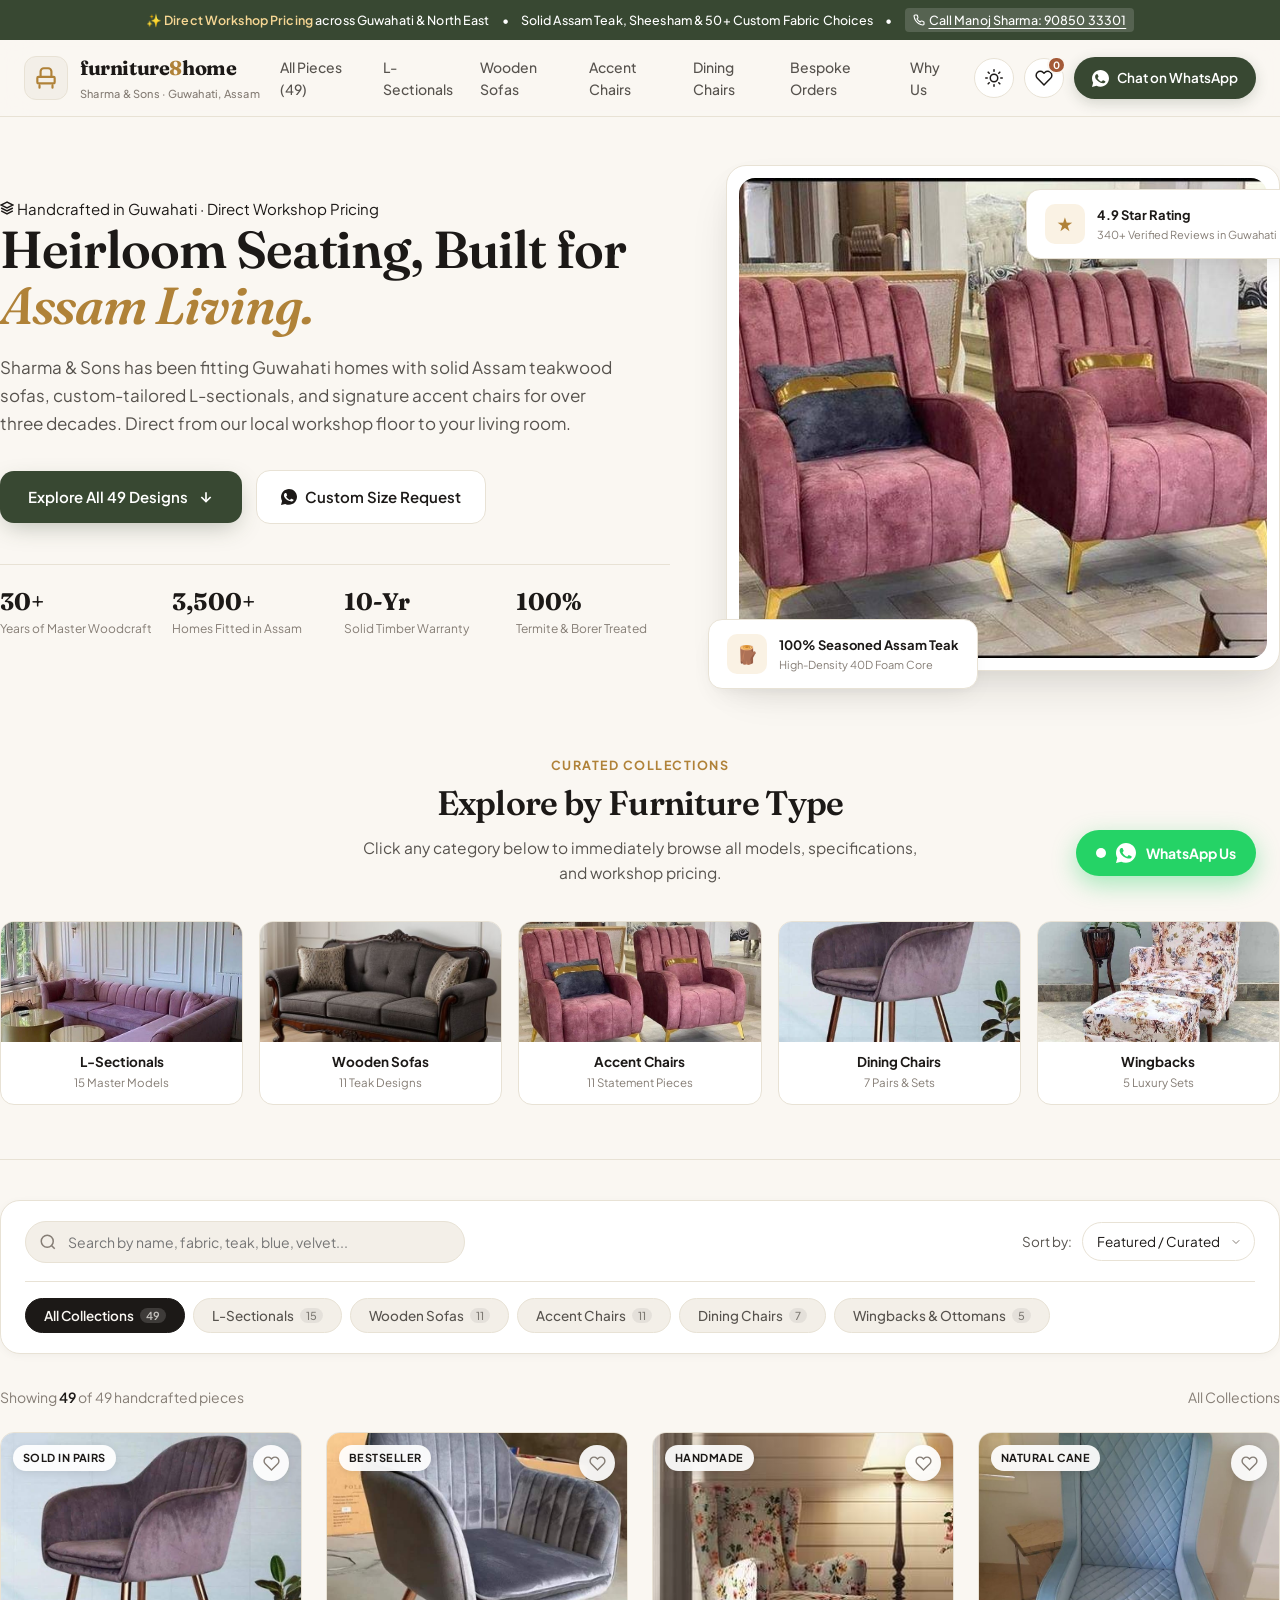
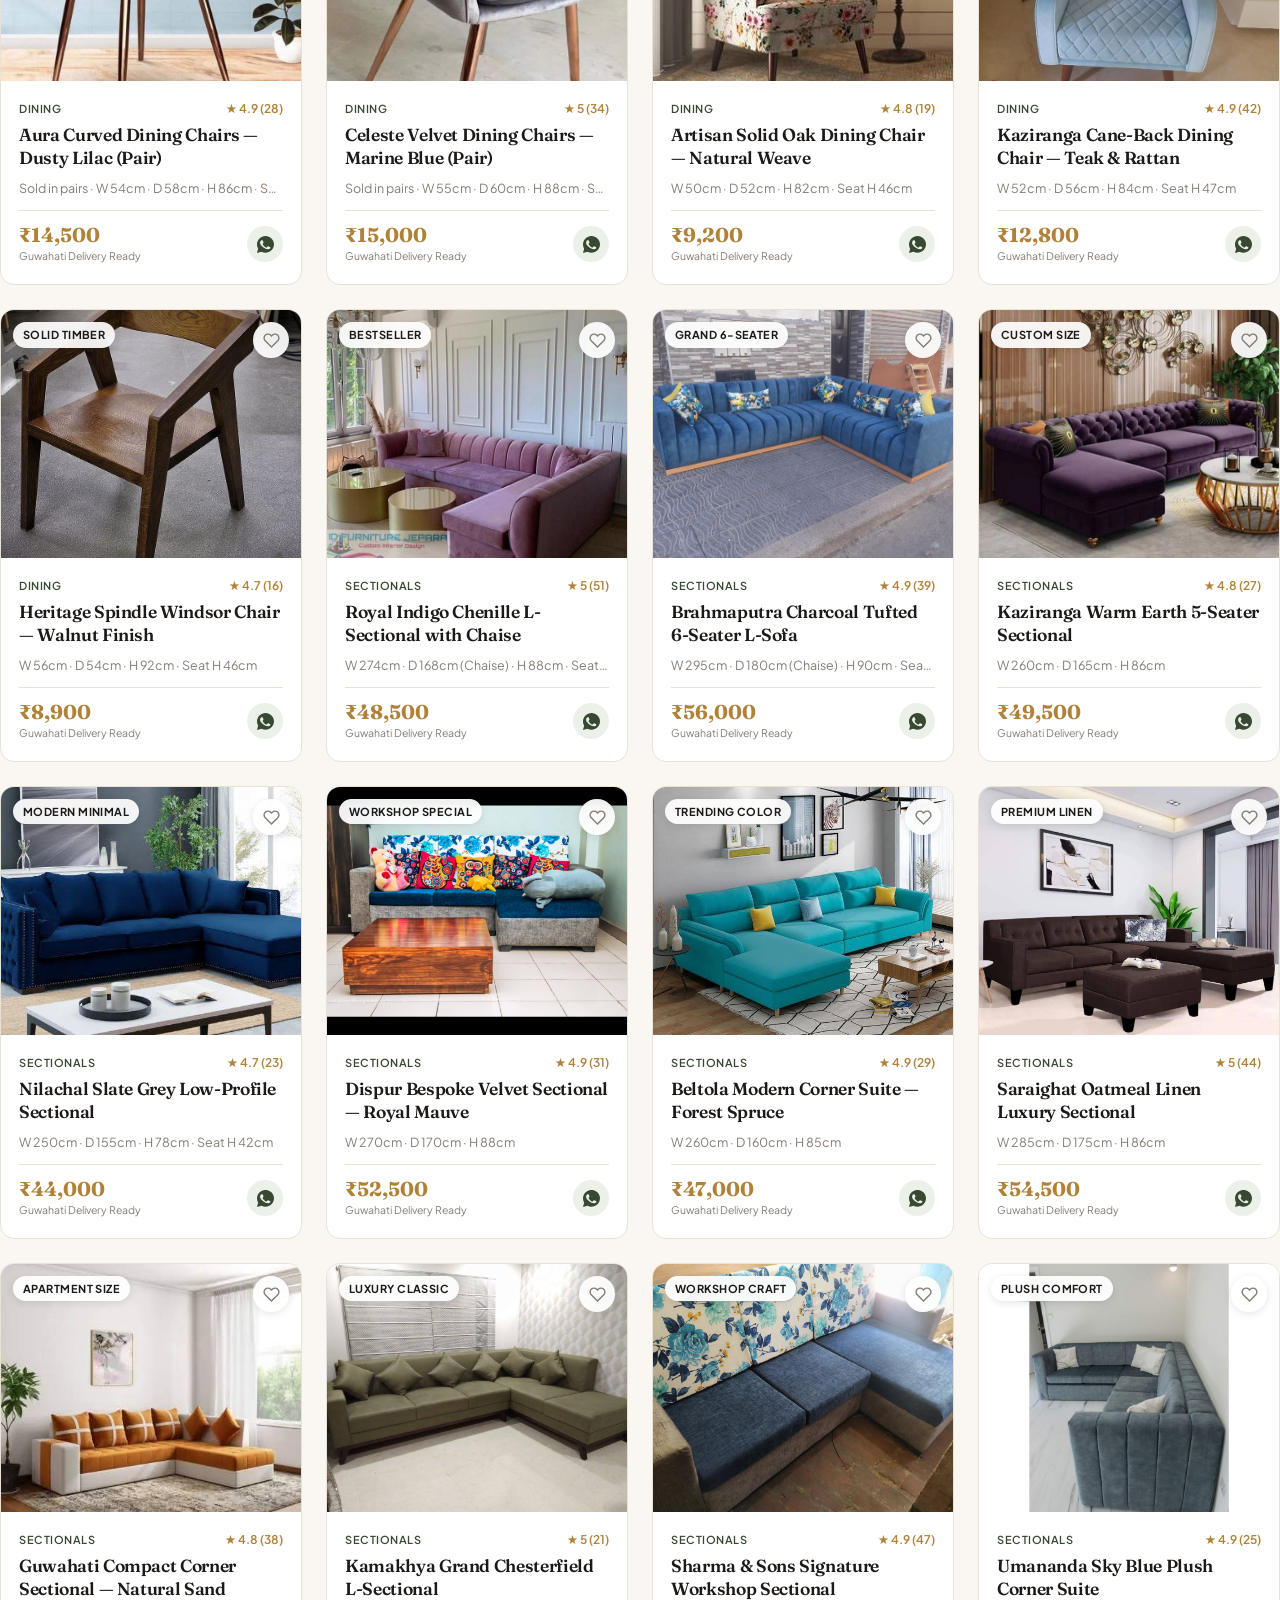
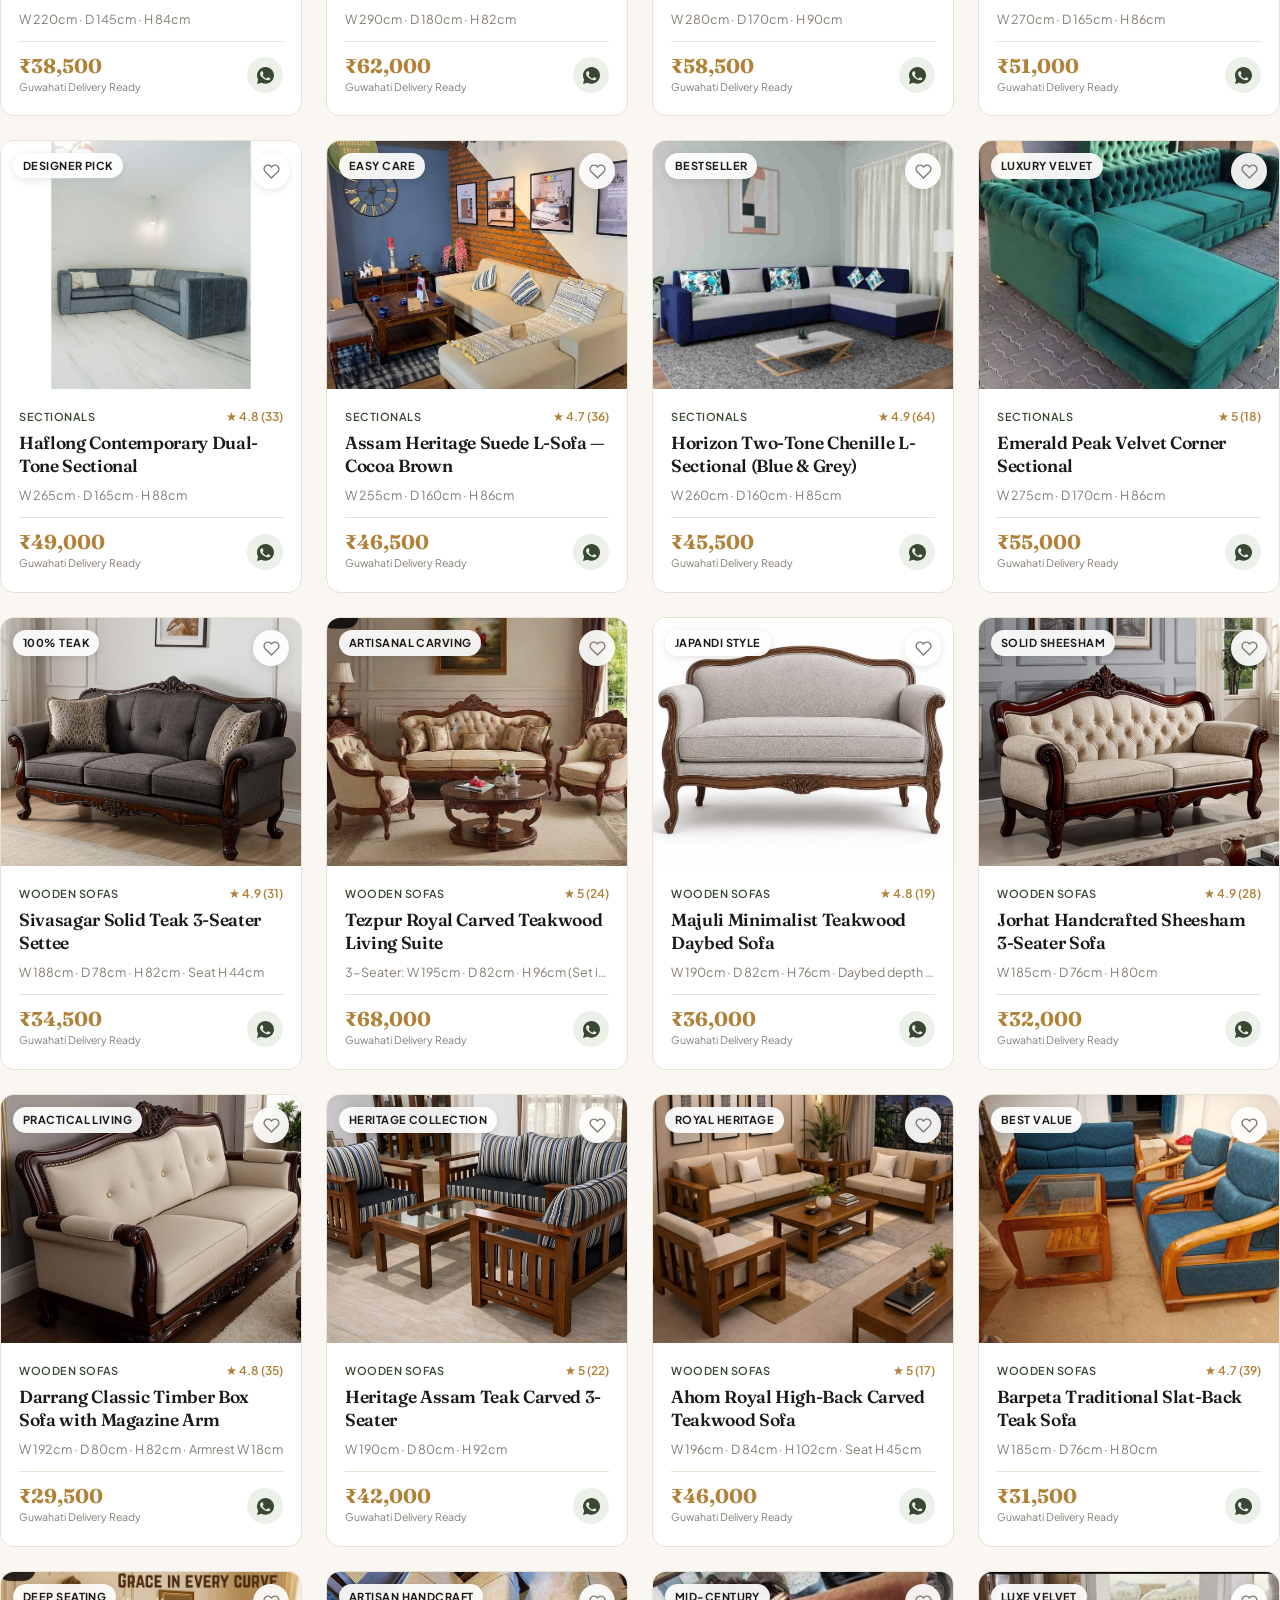
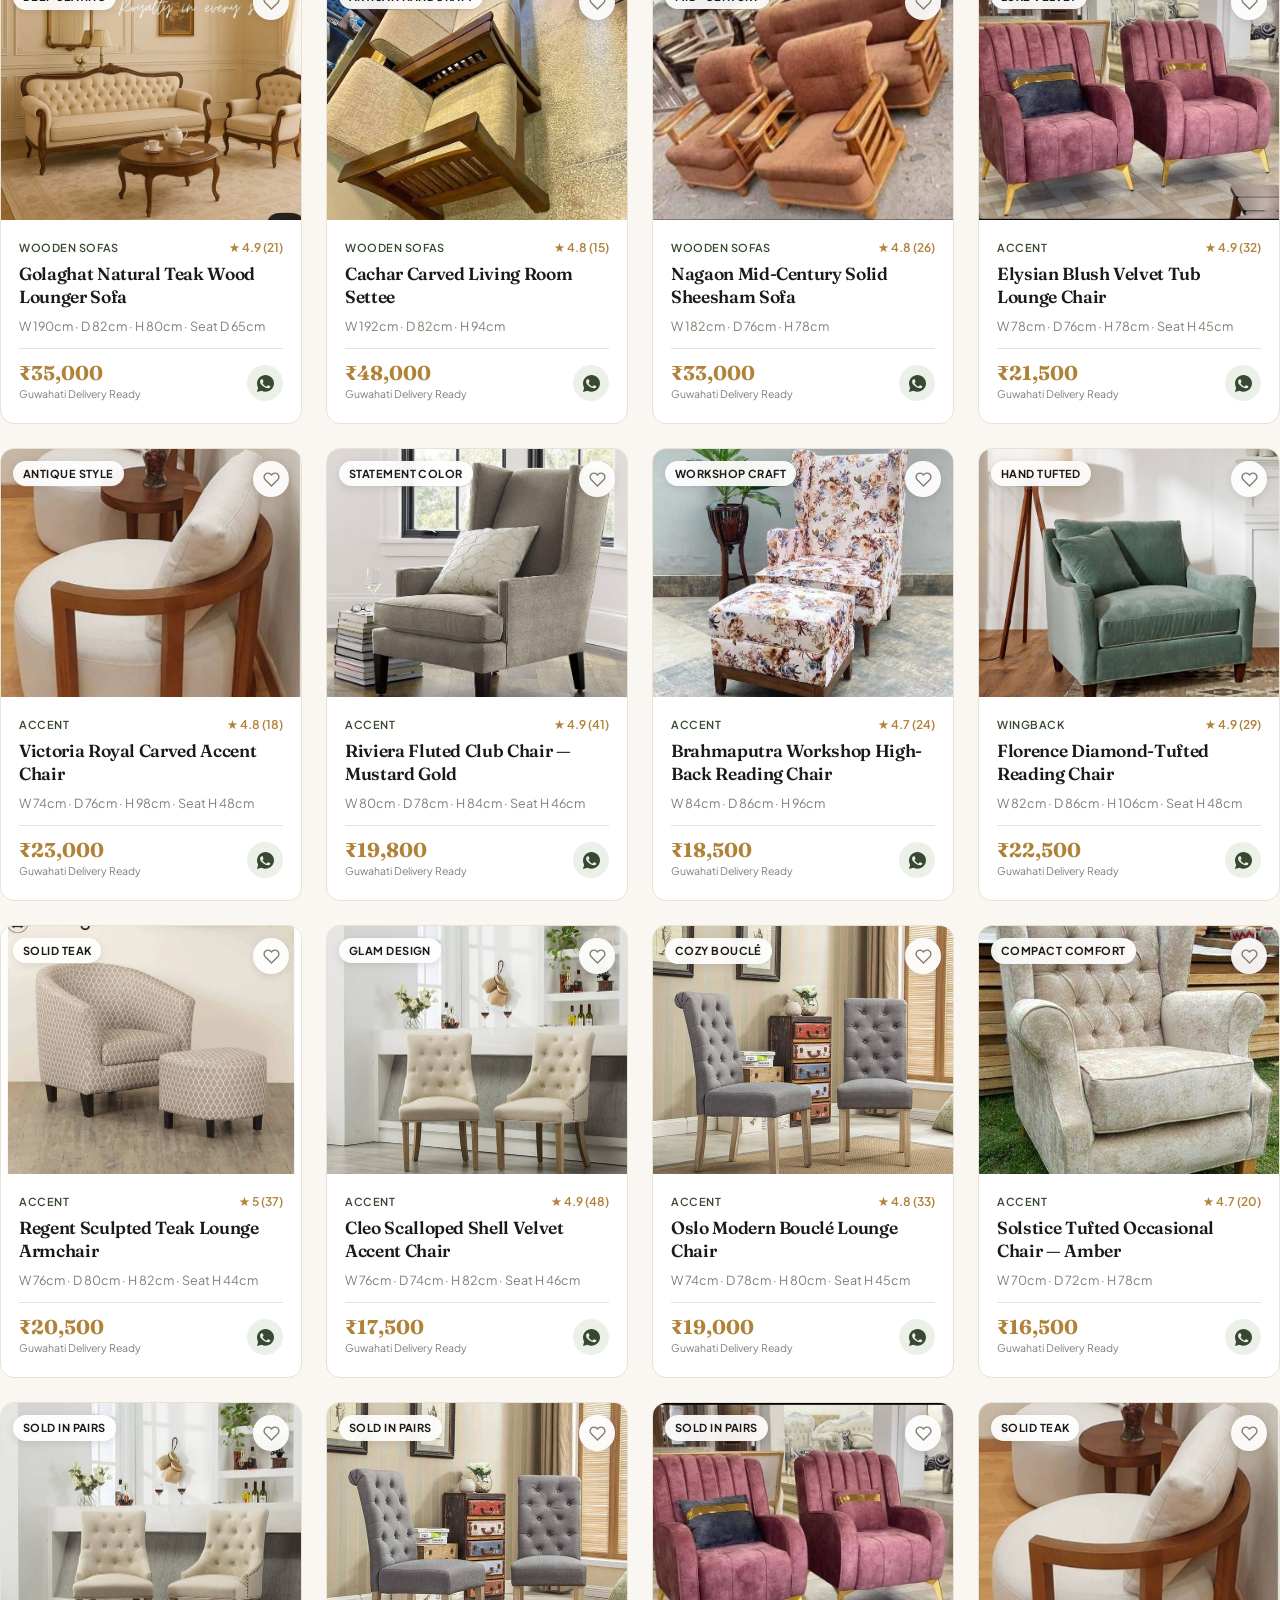
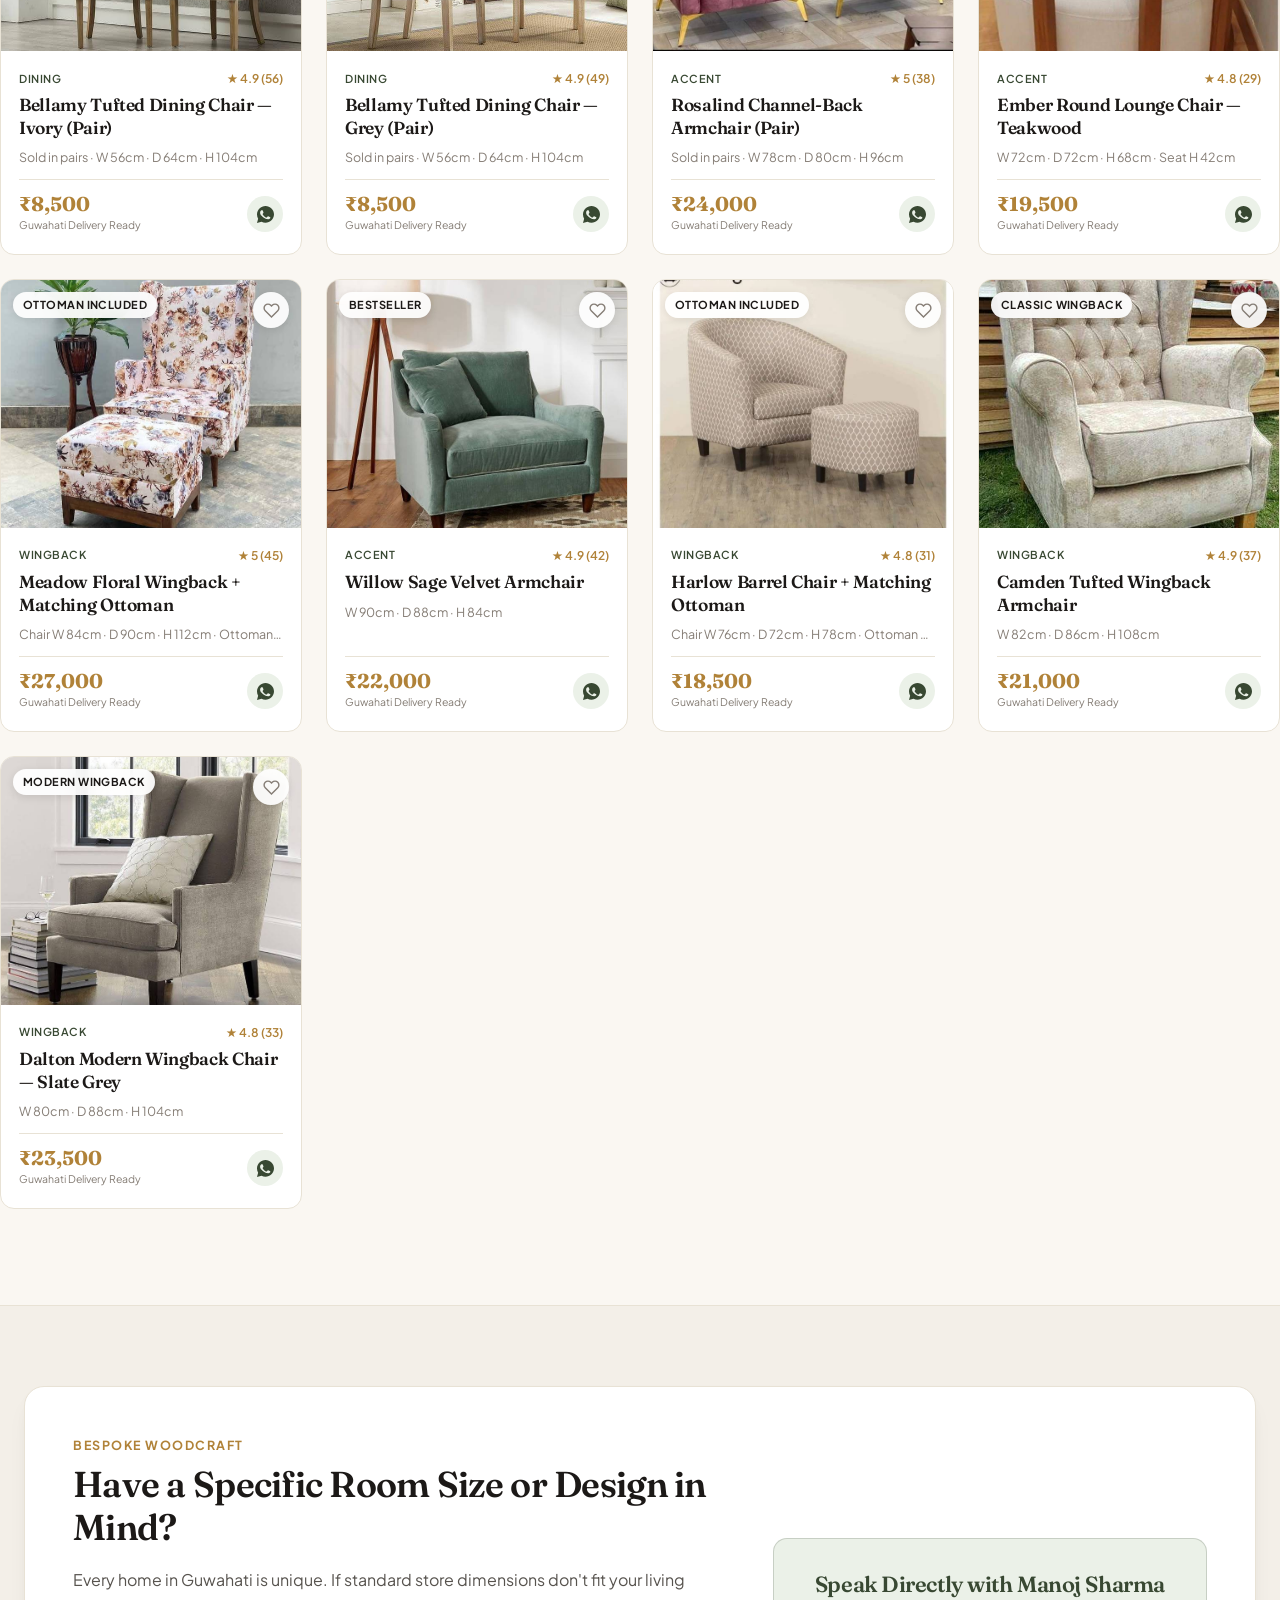
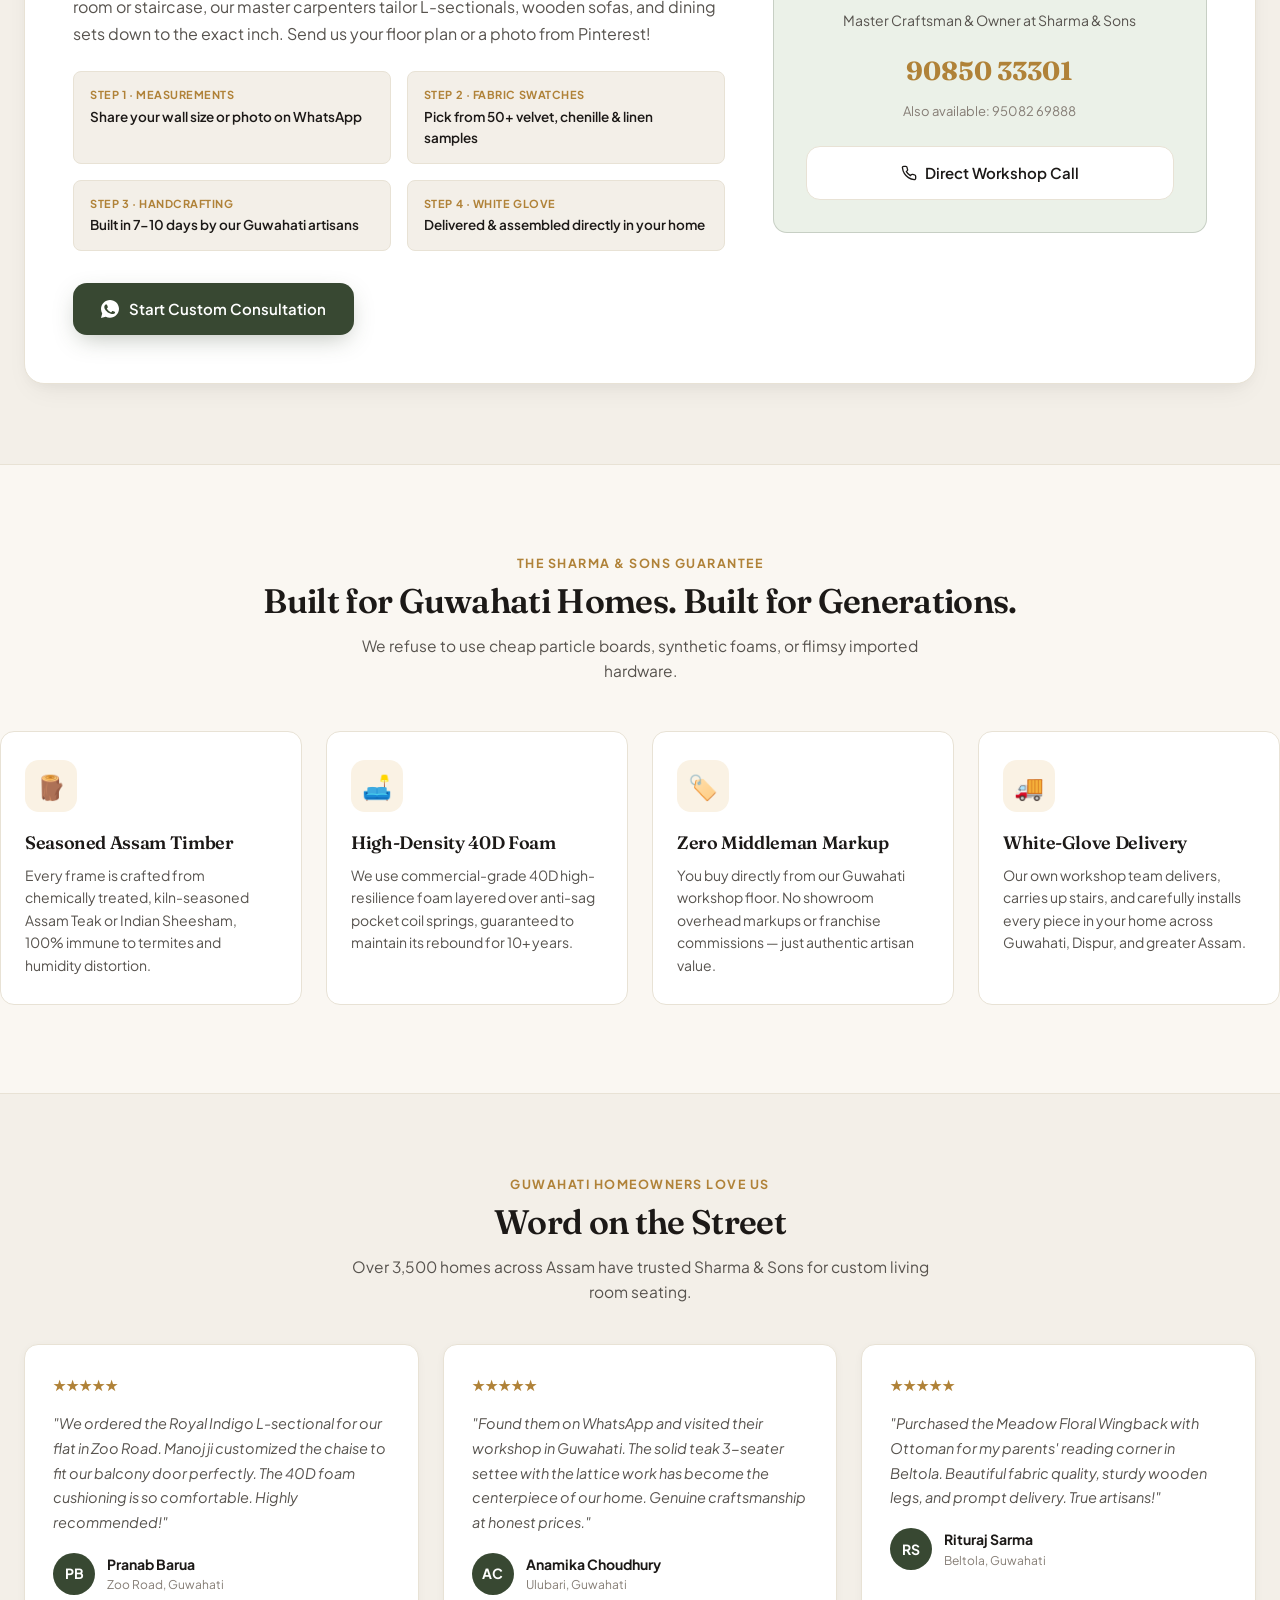
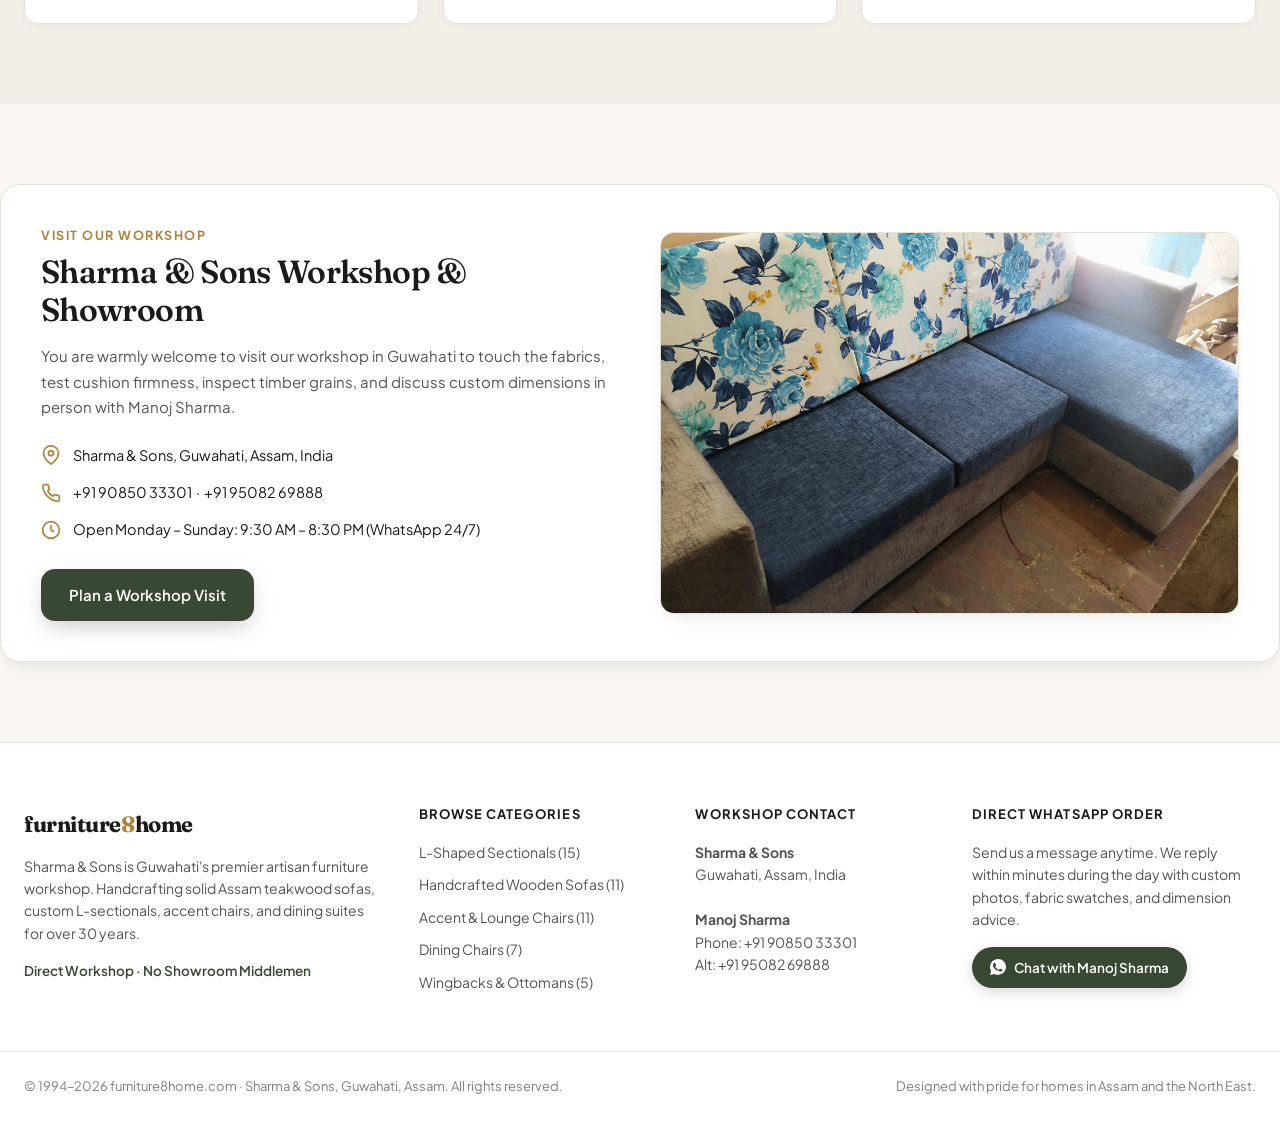
==== index.html @ cf5bb005 "first commit" ====
<!DOCTYPE html>
<html lang="en">
<head>
  <meta charset="UTF-8">
  <meta name="viewport" content="width=device-width, initial-scale=1, viewport-fit=cover">
  <title>furniture8home.com — Sharma &amp; Sons | Handcrafted Furniture, Guwahati Assam</title>
  <meta name="description" content="Guwahati's premier workshop for solid Assam teakwood sofas, custom L-shaped sectionals, accent armchairs and dining seating. Direct workshop pricing, bespoke sizes, and white-glove delivery across Assam.">
  <meta name="keywords" content="furniture Guwahati, teak sofa Guwahati, L shape sofa Guwahati, wooden sofa Assam, Sharma and Sons furniture, Assam teakwood, bespoke furniture Guwahati">
  <meta property="og:title" content="furniture8home.com — Sharma &amp; Sons | Guwahati, Assam">
  <meta property="og:description" content="Solid teakwood sofas, custom L-sectionals, and bespoke seating direct from our Guwahati workshop.">
  <meta property="og:type" content="website">
  <meta name="theme-color" content="#384832">

  <!-- Google Fonts: Fraunces & Plus Jakarta Sans -->
  <link rel="preconnect" href="https://fonts.googleapis.com">
  <link rel="preconnect" href="https://fonts.gstatic.com" crossorigin>
  <link href="https://fonts.googleapis.com/css2?family=Fraunces:ital,opsz,wght@0,9..144,400;0,9..144,500;0,9..144,600;0,9..144,700;1,9..144,400&family=Plus+Jakarta+Sans:wght@300;400;500;600;700&display=swap" rel="stylesheet">

  <style>
    :root {
      --bg: #FAF7F2;
      --surface: #FFFFFF;
      --surface-card: #FFFFFF;
      --surface-subtle: #F3EFE8;
      --ink: #1C1917;
      --ink-secondary: #57534E;
      --ink-muted: #857D75;
      --line: #E8E2D5;
      --line-dark: #D6CEBD;
      --brand-sage: #384832;
      --brand-sage-hover: #293625;
      --brand-sage-light: #EBF1E8;
      --brand-brass: #B08238;
      --brand-brass-hover: #966C28;
      --brand-brass-light: #FAF2E4;
      --terracotta: #A45A38;
      --whatsapp-green: #25D366;
      --whatsapp-dark: #128C7E;
      --shadow-sm: 0 2px 8px rgba(28,25,23,0.04);
      --shadow-md: 0 12px 28px -10px rgba(28,25,23,0.08), 0 4px 12px -2px rgba(28,25,23,0.03);
      --shadow-lg: 0 24px 48px -12px rgba(28,25,23,0.14), 0 8px 24px -4px rgba(28,25,23,0.05);
      --radius-sm: 8px;
      --radius-md: 14px;
      --radius-lg: 20px;
      --radius-full: 9999px;
      --header-h: 76px;
      --font-serif: 'Fraunces', Georgia, serif;
      --font-sans: 'Plus Jakarta Sans', system-ui, -apple-system, sans-serif;
    }

    :root[data-theme="dark"] {
      --bg: #141210;
      --surface: #1E1B17;
      --surface-card: #25211B;
      --surface-subtle: #2D2720;
      --ink: #F7F4EE;
      --ink-secondary: #D4CEBF;
      --ink-muted: #A39A88;
      --line: #383228;
      --line-dark: #4A4234;
      --brand-sage: #7DA071;
      --brand-sage-hover: #93B588;
      --brand-sage-light: #23311E;
      --brand-brass: #D7A656;
      --brand-brass-hover: #E4B86E;
      --brand-brass-light: #332712;
      --shadow-sm: 0 2px 8px rgba(0,0,0,0.25);
      --shadow-md: 0 12px 28px -10px rgba(0,0,0,0.45);
      --shadow-lg: 0 24px 48px -12px rgba(0,0,0,0.65);
    }

    @media (prefers-color-scheme: dark) {
      :root:not([data-theme="light"]) {
        --bg: #141210;
        --surface: #1E1B17;
        --surface-card: #25211B;
        --surface-subtle: #2D2720;
        --ink: #F7F4EE;
        --ink-secondary: #D4CEBF;
        --ink-muted: #A39A88;
        --line: #383228;
        --line-dark: #4A4234;
        --brand-sage: #7DA071;
        --brand-sage-hover: #93B588;
        --brand-sage-light: #23311E;
        --brand-brass: #D7A656;
        --brand-brass-hover: #E4B86E;
        --brand-brass-light: #332712;
        --shadow-sm: 0 2px 8px rgba(0,0,0,0.25);
        --shadow-md: 0 12px 28px -10px rgba(0,0,0,0.45);
        --shadow-lg: 0 24px 48px -12px rgba(0,0,0,0.65);
      }
    }

    *, *::before, *::after { box-sizing: border-box; margin: 0; padding: 0; }
    html { scroll-behavior: smooth; height: 100%; }
    body {
      min-height: 100%;
      background-color: var(--bg);
      color: var(--ink);
      font-family: var(--font-sans);
      font-size: 15px;
      line-height: 1.6;
      -webkit-font-smoothing: antialiased;
      -moz-osx-font-smoothing: grayscale;
      overflow-x: hidden;
      transition: background-color 0.3s ease, color 0.3s ease;
    }

    h1, h2, h3, h4, .font-serif {
      font-family: var(--font-serif);
      font-weight: 600;
      letter-spacing: -0.02em;
      line-height: 1.2;
    }

    a { color: inherit; text-decoration: none; }
    button { font-family: inherit; cursor: pointer; border: none; background: none; }
    img { max-width: 100%; height: auto; display: block; }

    .wrap {
      max-width: 1280px;
      margin: 0 auto;
      padding: 0 24px;
    }

    /* --- Announcement Bar --- */
    .top-bar {
      background: var(--brand-sage);
      color: #FFFFFF;
      font-size: 12.5px;
      font-weight: 500;
      padding: 8px 16px;
      text-align: center;
      letter-spacing: 0.01em;
      display: flex;
      align-items: center;
      justify-content: center;
      gap: 12px;
      flex-wrap: wrap;
    }
    .top-bar strong { color: #F7D794; font-weight: 600; }
    .top-bar a { text-decoration: underline; text-underline-offset: 3px; color: #FFFFFF; }
    .top-bar .phone-link { display: inline-flex; align-items: center; gap: 4px; background: rgba(255,255,255,0.15); padding: 2px 8px; border-radius: 4px; }

    /* --- Sticky Header --- */
    header {
      position: sticky;
      top: 0;
      z-index: 100;
      background: rgba(250, 247, 242, 0.90);
      backdrop-filter: blur(16px);
      -webkit-backdrop-filter: blur(16px);
      border-bottom: 1px solid var(--line);
      transition: background 0.3s ease, border-color 0.3s ease;
    }
    :root[data-theme="dark"] header {
      background: rgba(20, 18, 16, 0.90);
    }
    @media (prefers-color-scheme: dark) {
      :root:not([data-theme="light"]) header {
        background: rgba(20, 18, 16, 0.90);
      }
    }

    .nav {
      display: flex;
      align-items: center;
      justify-content: space-between;
      height: var(--header-h);
      gap: 20px;
    }

    .logo {
      display: flex;
      align-items: center;
      gap: 12px;
      text-decoration: none;
      flex-shrink: 0;
    }
    .logo-icon {
      width: 44px;
      height: 44px;
      background: var(--surface-subtle);
      border: 1px solid var(--line);
      border-radius: 12px;
      display: flex;
      align-items: center;
      justify-content: center;
      color: var(--brand-brass);
      transition: transform 0.2s ease;
    }
    .logo:hover .logo-icon { transform: rotate(-4deg) scale(1.05); }
    .logo-text {
      font-family: var(--font-serif);
      font-weight: 700;
      font-size: 20px;
      color: var(--ink);
      letter-spacing: -0.02em;
    }
    .logo-text .num { color: var(--brand-brass); }
    .logo-sub {
      font-size: 11px;
      font-weight: 500;
      color: var(--ink-muted);
      letter-spacing: 0.02em;
      margin-top: 1px;
    }

    .nav-links {
      display: flex;
      align-items: center;
      gap: 22px;
      font-size: 14px;
      font-weight: 500;
      color: var(--ink-secondary);
    }
    .nav-links a {
      transition: color 0.15s ease;
      position: relative;
      padding: 6px 0;
    }
    .nav-links a:hover { color: var(--ink); }
    .nav-links a.active { color: var(--brand-sage); font-weight: 600; }

    .nav-actions {
      display: flex;
      align-items: center;
      gap: 10px;
    }

    .icon-btn {
      width: 40px;
      height: 40px;
      border-radius: var(--radius-full);
      border: 1px solid var(--line);
      background: var(--surface);
      color: var(--ink);
      display: flex;
      align-items: center;
      justify-content: center;
      position: relative;
      transition: all 0.2s ease;
    }
    .icon-btn:hover {
      border-color: var(--brand-sage);
      background: var(--surface-subtle);
      transform: translateY(-1px);
    }
    .icon-btn .badge-count {
      position: absolute;
      top: -3px;
      right: -3px;
      background: var(--terracotta);
      color: #fff;
      font-size: 10px;
      font-weight: 700;
      height: 18px;
      min-width: 18px;
      border-radius: 9px;
      display: flex;
      align-items: center;
      justify-content: center;
      padding: 0 4px;
      border: 2px solid var(--bg);
    }

    .btn-wa-header {
      background: var(--brand-sage);
      color: #FFFFFF;
      font-size: 13.5px;
      font-weight: 600;
      padding: 10px 18px;
      border-radius: var(--radius-full);
      display: inline-flex;
      align-items: center;
      gap: 8px;
      transition: all 0.2s ease;
      white-space: nowrap;
      box-shadow: 0 4px 14px rgba(56, 72, 50, 0.2);
    }
    .btn-wa-header:hover {
      background: var(--brand-sage-hover);
      transform: translateY(-1px);
      box-shadow: 0 6px 20px rgba(56, 72, 50, 0.3);
    }

    /* --- Hero Section --- */
    .hero {
      padding: 48px 0 64px;
      position: relative;
    }
    .hero-grid {
      display: grid;
      grid-template-columns: 1.15fr 0.95fr;
      gap: 56px;
      align-items: center;
    }}
    .eyebrow-pill {
      display: inline-flex;
      align-items: center;
      gap: 8px;
      background: var(--brand-sage-light);
      color: var(--brand-sage);
      font-size: 12.5px;
      font-weight: 600;
      padding: 6px 14px;
      border-radius: var(--radius-full);
      margin-bottom: 20px;
      letter-spacing: 0.02em;
      border: 1px solid rgba(56, 72, 50, 0.15);
    }
    .hero h1 {
      font-size: 52px;
      line-height: 1.08;
      color: var(--ink);
      margin-bottom: 20px;
    }
    .hero h1 .highlight {
      color: var(--brand-brass);
      font-style: italic;
    }
    .hero-lead {
      font-size: 17px;
      line-height: 1.65;
      color: var(--ink-secondary);
      max-width: 52ch;
      margin-bottom: 32px;
    }
    .hero-actions {
      display: flex;
      align-items: center;
      gap: 14px;
      flex-wrap: wrap;
      margin-bottom: 40px;
    }
    .btn-primary {
      background: var(--brand-sage);
      color: #FFFFFF;
      font-size: 15px;
      font-weight: 600;
      padding: 14px 28px;
      border-radius: var(--radius-md);
      display: inline-flex;
      align-items: center;
      gap: 10px;
      transition: all 0.2s ease;
      box-shadow: 0 8px 24px -6px rgba(56, 72, 50, 0.35);
    }
    .btn-primary:hover {
      background: var(--brand-sage-hover);
      transform: translateY(-2px);
      box-shadow: 0 12px 30px -6px rgba(56, 72, 50, 0.45);
    }
    .btn-secondary {
      background: var(--surface);
      color: var(--ink);
      border: 1px solid var(--line);
      font-size: 15px;
      font-weight: 600;
      padding: 14px 24px;
      border-radius: var(--radius-md);
      display: inline-flex;
      align-items: center;
      gap: 8px;
      transition: all 0.2s ease;
    }
    .btn-secondary:hover {
      border-color: var(--brand-brass);
      background: var(--surface-subtle);
      transform: translateY(-1px);
    }

    .hero-stats {
      display: grid;
      grid-template-columns: repeat(4, 1fr);
      gap: 18px;
      border-top: 1px solid var(--line);
      padding-top: 24px;
    }
    .stat-item .num {
      font-family: var(--font-serif);
      font-size: 24px;
      font-weight: 700;
      color: var(--ink);
      display: block;
      line-height: 1.1;
    }
    .stat-item .label {
      font-size: 12px;
      color: var(--ink-muted);
      margin-top: 3px;
      line-height: 1.3;
    }

    .hero-visual {
      position: relative;
    }
    .hero-main-card {
      position: relative;
      background: var(--surface-card);
      border: 1px solid var(--line);
      border-radius: var(--radius-lg);
      padding: 12px;
      box-shadow: var(--shadow-lg);
      overflow: hidden;
    }
    .hero-main-card img {
      width: 100%;
      height: 480px;
      object-fit: cover;
      border-radius: calc(var(--radius-lg) - 4px);
      display: block;
    }
    .floating-badge {
      position: absolute;
      background: var(--surface-card);
      border: 1px solid var(--line);
      border-radius: var(--radius-md);
      padding: 14px 18px;
      box-shadow: var(--shadow-md);
      backdrop-filter: blur(12px);
      z-index: 2;
      animation: floatSlow 6s ease-in-out infinite alternate;
    }
    .badge-top {
      top: 24px;
      right: -16px;
      display: flex;
      align-items: center;
      gap: 12px;
    }
    .badge-bottom {
      bottom: -18px;
      left: -18px;
      display: flex;
      align-items: center;
      gap: 12px;
      animation-delay: -3s;
    }
    @keyframes floatSlow {
      0% { transform: translateY(0); }
      100% { transform: translateY(-8px); }
    }
    .badge-icon-box {
      width: 40px;
      height: 40px;
      border-radius: 10px;
      background: var(--brand-brass-light);
      color: var(--brand-brass);
      display: flex;
      align-items: center;
      justify-content: center;
      font-size: 18px;
    }
    .badge-title {
      font-size: 13px;
      font-weight: 700;
      color: var(--ink);
    }
    .badge-sub {
      font-size: 11px;
      color: var(--ink-muted);
    }

    /* --- Category Quick Explorer --- */
    .quick-categories {
      padding: 20px 0 54px;
    }
    .section-eyebrow {
      text-align: center;
      font-size: 12.5px;
      font-weight: 700;
      text-transform: uppercase;
      letter-spacing: 0.12em;
      color: var(--brand-brass);
      margin-bottom: 8px;
    }
    .section-title {
      text-align: center;
      font-size: 34px;
      color: var(--ink);
      margin-bottom: 12px;
    }
    .section-desc {
      text-align: center;
      font-size: 15.5px;
      color: var(--ink-secondary);
      max-width: 580px;
      margin: 0 auto 36px;
    }

    .cat-explorer-grid {
      display: grid;
      grid-template-columns: repeat(5, 1fr);
      gap: 16px;
    }
    .cat-pill-card {
      background: var(--surface-card);
      border: 1px solid var(--line);
      border-radius: var(--radius-md);
      overflow: hidden;
      cursor: pointer;
      transition: all 0.25s ease;
      display: flex;
      flex-direction: column;
      position: relative;
    }
    .cat-pill-card:hover {
      transform: translateY(-4px);
      box-shadow: var(--shadow-md);
      border-color: var(--brand-brass);
    }
    .cat-pill-card.active {
      border-color: var(--brand-sage);
      box-shadow: 0 0 0 2px var(--brand-sage);
    }
    .cat-pill-card .img-box {
      width: 100%;
      height: 120px;
      overflow: hidden;
      background: var(--surface-subtle);
    }
    .cat-pill-card .img-box img {
      width: 100%;
      height: 100%;
      object-fit: cover;
      transition: transform 0.3s ease;
    }
    .cat-pill-card:hover .img-box img {
      transform: scale(1.06);
    }
    .cat-pill-card .cat-body {
      padding: 12px 14px;
      text-align: center;
    }
    .cat-pill-card .cat-title {
      font-size: 13.5px;
      font-weight: 700;
      color: var(--ink);
      line-height: 1.2;
    }
    .cat-pill-card .cat-count {
      font-size: 11.5px;
      color: var(--ink-muted);
      margin-top: 3px;
    }

    /* --- Catalog Section --- */
    .catalog {
      padding: 40px 0 96px;
      border-top: 1px solid var(--line);
    }

    .catalog-controls {
      background: var(--surface-card);
      border: 1px solid var(--line);
      border-radius: var(--radius-lg);
      padding: 20px 24px;
      margin-bottom: 32px;
      box-shadow: var(--shadow-sm);
    }

    .controls-top {
      display: flex;
      align-items: center;
      justify-content: space-between;
      gap: 16px;
      margin-bottom: 18px;
      flex-wrap: wrap;
    }

    .search-box {
      position: relative;
      flex: 1;
      min-width: 260px;
      max-width: 440px;
    }
    .search-box svg {
      position: absolute;
      left: 14px;
      top: 50%;
      transform: translateY(-50%);
      color: var(--ink-muted);
      pointer-events: none;
    }
    .search-box input {
      width: 100%;
      padding: 11px 40px 11px 42px;
      border: 1px solid var(--line);
      border-radius: var(--radius-full);
      background: var(--surface-subtle);
      color: var(--ink);
      font-size: 14px;
      font-family: inherit;
      outline: none;
      transition: all 0.2s ease;
    }
    .search-box input:focus {
      border-color: var(--brand-sage);
      background: var(--surface);
      box-shadow: 0 0 0 3px rgba(56, 72, 50, 0.12);
    }
    .search-clear-btn {
      position: absolute;
      right: 12px;
      top: 50%;
      transform: translateY(-50%);
      color: var(--ink-muted);
      display: none;
      font-size: 16px;
      line-height: 1;
      padding: 4px;
    }
    .search-box.has-query .search-clear-btn {
      display: block;
    }

    .sort-box {
      display: flex;
      align-items: center;
      gap: 10px;
      font-size: 13.5px;
      color: var(--ink-secondary);
    }
    .sort-box select {
      padding: 10px 34px 10px 14px;
      border: 1px solid var(--line);
      border-radius: var(--radius-full);
      background: var(--surface);
      color: var(--ink);
      font-size: 13.5px;
      font-family: inherit;
      cursor: pointer;
      outline: none;
      appearance: none;
      background-image: url("data:image/svg+xml,%3Csvg xmlns='http://www.w3.org/2000/svg' width='12' height='12' viewBox='0 0 24 24' fill='none' stroke='%23857D75' stroke-width='2' stroke-linecap='round' stroke-linejoin='round'%3E%3Cpolyline points='6 9 12 15 18 9'%3E%3C/polyline%3E%3C/svg%3E");
      background-repeat: no-repeat;
      background-position: right 12px center;
    }

    .filters-bar {
      display: flex;
      align-items: center;
      gap: 8px;
      flex-wrap: wrap;
      border-top: 1px solid var(--line);
      padding-top: 16px;
    }
    .filter-btn {
      padding: 8px 18px;
      border-radius: var(--radius-full);
      font-size: 13.5px;
      font-weight: 500;
      color: var(--ink-secondary);
      background: var(--surface-subtle);
      border: 1px solid var(--line);
      transition: all 0.2s ease;
      display: inline-flex;
      align-items: center;
      gap: 6px;
    }
    .filter-btn:hover {
      color: var(--ink);
      border-color: var(--brand-sage);
    }
    .filter-btn.active {
      background: var(--ink);
      color: var(--bg);
      border-color: var(--ink);
      font-weight: 600;
    }
    .filter-btn .count-badge {
      font-size: 11px;
      opacity: 0.75;
      padding: 1px 6px;
      border-radius: 10px;
      background: rgba(0,0,0,0.08);
    }
    .filter-btn.active .count-badge {
      background: rgba(255,255,255,0.2);
    }

    .catalog-status {
      display: flex;
      align-items: center;
      justify-content: space-between;
      margin-bottom: 24px;
      font-size: 14px;
      color: var(--ink-muted);
    }
    .catalog-status strong {
      color: var(--ink);
      font-weight: 600;
    }

    /* --- Product Grid --- */
    .grid {
      display: grid;
      grid-template-columns: repeat(auto-fill, minmax(285px, 1fr));
      gap: 24px;
    }

    .card {
      background: var(--surface-card);
      border: 1px solid var(--line);
      border-radius: var(--radius-md);
      overflow: hidden;
      cursor: pointer;
      display: flex;
      flex-direction: column;
      transition: transform 0.25s cubic-bezier(0.16, 1, 0.3, 1), box-shadow 0.25s ease, border-color 0.2s ease;
      position: relative;
    }
    .card:hover {
      transform: translateY(-5px);
      box-shadow: var(--shadow-lg);
      border-color: var(--line-dark);
    }

    .card-img-wrap {
      position: relative;
      width: 100%;
      aspect-ratio: 4 / 3.3;
      background: var(--surface-subtle);
      overflow: hidden;
    }
    .card-img-wrap img {
      width: 100%;
      height: 100%;
      object-fit: cover;
      display: block;
      transition: transform 0.4s cubic-bezier(0.16, 1, 0.3, 1);
    }
    .card:hover .card-img-wrap img {
      transform: scale(1.05);
    }

    .card-badge {
      position: absolute;
      top: 12px;
      left: 12px;
      background: rgba(255, 255, 255, 0.92);
      backdrop-filter: blur(8px);
      color: var(--ink);
      font-size: 11px;
      font-weight: 700;
      text-transform: uppercase;
      letter-spacing: 0.04em;
      padding: 4px 10px;
      border-radius: var(--radius-full);
      box-shadow: 0 2px 8px rgba(0,0,0,0.1);
      z-index: 2;
    }
    :root[data-theme="dark"] .card-badge {
      background: rgba(30, 27, 23, 0.92);
      color: #fff;
    }
    @media (prefers-color-scheme: dark) {
      :root:not([data-theme="light"]) .card-badge {
        background: rgba(30, 27, 23, 0.92);
        color: #fff;
      }
    }

    .wishlist-btn {
      position: absolute;
      top: 12px;
      right: 12px;
      width: 36px;
      height: 36px;
      border-radius: var(--radius-full);
      background: rgba(255, 255, 255, 0.92);
      backdrop-filter: blur(8px);
      color: var(--ink-muted);
      display: flex;
      align-items: center;
      justify-content: center;
      z-index: 2;
      transition: all 0.2s ease;
      box-shadow: 0 2px 8px rgba(0,0,0,0.1);
    }
    :root[data-theme="dark"] .wishlist-btn {
      background: rgba(30, 27, 23, 0.92);
    }
    @media (prefers-color-scheme: dark) {
      :root:not([data-theme="light"]) .wishlist-btn {
        background: rgba(30, 27, 23, 0.92);
      }
    }
    .wishlist-btn:hover {
      color: #E11D48;
      transform: scale(1.1);
    }
    .wishlist-btn.active {
      color: #E11D48;
    }
    .wishlist-btn.active svg {
      fill: #E11D48;
    }

    .card-quick-overlay {
      position: absolute;
      bottom: 12px;
      left: 12px;
      right: 12px;
      background: rgba(255, 255, 255, 0.95);
      backdrop-filter: blur(8px);
      color: var(--ink);
      font-size: 13px;
      font-weight: 600;
      padding: 9px;
      border-radius: var(--radius-sm);
      text-align: center;
      opacity: 0;
      transform: translateY(8px);
      transition: all 0.25s ease;
      box-shadow: 0 4px 14px rgba(0,0,0,0.12);
      z-index: 3;
    }
    :root[data-theme="dark"] .card-quick-overlay {
      background: rgba(35, 30, 25, 0.95);
      color: #fff;
    }
    @media (prefers-color-scheme: dark) {
      :root:not([data-theme="light"]) .card-quick-overlay {
        background: rgba(35, 30, 25, 0.95);
        color: #fff;
      }
    }
    .card:hover .card-quick-overlay {
      opacity: 1;
      transform: translateY(0);
    }

    .card-body {
      padding: 18px 18px 20px;
      display: flex;
      flex-direction: column;
      flex: 1;
    }

    .card-meta {
      display: flex;
      align-items: center;
      justify-content: space-between;
      margin-bottom: 6px;
      font-size: 12px;
    }
    .card-cat {
      color: var(--brand-sage);
      font-weight: 600;
      text-transform: uppercase;
      letter-spacing: 0.05em;
      font-size: 11px;
    }
    .card-rating {
      display: flex;
      align-items: center;
      gap: 3px;
      color: var(--brand-brass);
      font-weight: 600;
      font-size: 12px;
    }

    .card-title {
      font-family: var(--font-serif);
      font-size: 17.5px;
      font-weight: 600;
      color: var(--ink);
      margin-bottom: 8px;
      line-height: 1.3;
      display: -webkit-box;
      -webkit-line-clamp: 2;
      -webkit-box-orient: vertical;
      overflow: hidden;
    }

    .card-dims {
      font-size: 12.5px;
      color: var(--ink-muted);
      margin-bottom: 12px;
      white-space: nowrap;
      overflow: hidden;
      text-overflow: ellipsis;
    }

    .card-footer {
      margin-top: auto;
      display: flex;
      align-items: center;
      justify-content: space-between;
      padding-top: 14px;
      border-top: 1px solid var(--line);
    }

    .card-price-box {
      display: flex;
      flex-direction: column;
    }
    .card-price {
      font-family: var(--font-serif);
      font-size: 20px;
      font-weight: 700;
      color: var(--brand-brass);
      line-height: 1;
    }
    .card-price-sub {
      font-size: 10.5px;
      color: var(--ink-muted);
      margin-top: 3px;
    }

    .card-wa-btn {
      width: 36px;
      height: 36px;
      border-radius: var(--radius-full);
      background: var(--brand-sage-light);
      color: var(--brand-sage);
      display: flex;
      align-items: center;
      justify-content: center;
      transition: all 0.2s ease;
    }
    .card-wa-btn:hover {
      background: var(--brand-sage);
      color: #fff;
      transform: scale(1.08);
    }

    /* --- Empty State --- */
    .empty-state {
      grid-column: 1 / -1;
      text-align: center;
      padding: 64px 20px;
      background: var(--surface-card);
      border: 1px dashed var(--line);
      border-radius: var(--radius-lg);
    }
    .empty-state h3 {
      font-size: 22px;
      margin-bottom: 8px;
    }
    .empty-state p {
      color: var(--ink-muted);
      margin-bottom: 20px;
    }

    /* --- Product Detail Modal --- */
    .modal-overlay {
      position: fixed;
      inset: 0;
      background: rgba(15, 13, 11, 0.72);
      backdrop-filter: blur(12px);
      -webkit-backdrop-filter: blur(12px);
      z-index: 1000;
      display: flex;
      align-items: center;
      justify-content: center;
      padding: 24px;
      opacity: 0;
      visibility: hidden;
      transition: all 0.3s cubic-bezier(0.16, 1, 0.3, 1);
    }
    .modal-overlay.open {
      opacity: 1;
      visibility: visible;
    }

    .modal-container {
      background: var(--surface);
      border: 1px solid var(--line);
      border-radius: var(--radius-lg);
      max-width: 1040px;
      width: 100%;
      max-height: 90vh;
      overflow-y: auto;
      box-shadow: var(--shadow-lg);
      position: relative;
      transform: scale(0.95) translateY(12px);
      transition: all 0.3s cubic-bezier(0.16, 1, 0.3, 1);
    }
    .modal-overlay.open .modal-container {
      transform: scale(1) translateY(0);
    }

    .modal-close-btn {
      position: absolute;
      top: 18px;
      right: 18px;
      width: 40px;
      height: 40px;
      border-radius: var(--radius-full);
      background: var(--surface-subtle);
      border: 1px solid var(--line);
      color: var(--ink);
      display: flex;
      align-items: center;
      justify-content: center;
      z-index: 10;
      transition: all 0.2s ease;
    }
    .modal-close-btn:hover {
      background: var(--ink);
      color: var(--bg);
      transform: rotate(90deg);
    }

    .modal-content-grid {
      display: grid;
      grid-template-columns: 1.1fr 1fr;
      gap: 36px;
      padding: 32px;
    }

    .modal-gallery {
      position: relative;
    }
    .modal-main-img-wrap {
      border-radius: var(--radius-md);
      overflow: hidden;
      background: var(--surface-subtle);
      border: 1px solid var(--line);
      box-shadow: var(--shadow-md);
      cursor: zoom-in;
    }
    .modal-main-img-wrap img {
      width: 100%;
      height: 440px;
      object-fit: cover;
      display: block;
      transition: transform 0.3s ease;
    }
    .modal-gallery-note {
      font-size: 11.5px;
      color: var(--ink-muted);
      text-align: center;
      margin-top: 10px;
      display: flex;
      align-items: center;
      justify-content: center;
      gap: 6px;
    }

    .modal-info {
      display: flex;
      flex-direction: column;
    }
    .modal-breadcrumbs {
      font-size: 12px;
      color: var(--brand-sage);
      font-weight: 600;
      text-transform: uppercase;
      letter-spacing: 0.05em;
      margin-bottom: 8px;
    }
    .modal-title {
      font-size: 30px;
      color: var(--ink);
      line-height: 1.15;
      margin-bottom: 12px;
    }
    .modal-price-row {
      display: flex;
      align-items: baseline;
      gap: 12px;
      margin-bottom: 16px;
    }
    .modal-price {
      font-family: var(--font-serif);
      font-size: 30px;
      font-weight: 700;
      color: var(--brand-brass);
    }
    .modal-price-tax {
      font-size: 13px;
      color: var(--ink-muted);
    }

    .modal-desc {
      font-size: 15px;
      line-height: 1.7;
      color: var(--ink-secondary);
      margin-bottom: 24px;
    }

    /* Custom options inside modal */
    .custom-section {
      background: var(--surface-subtle);
      border: 1px solid var(--line);
      border-radius: var(--radius-md);
      padding: 16px;
      margin-bottom: 24px;
    }
    .custom-title {
      font-size: 13px;
      font-weight: 700;
      color: var(--ink);
      margin-bottom: 10px;
      display: flex;
      align-items: center;
      justify-content: space-between;
    }
    .custom-title span {
      font-size: 12px;
      color: var(--brand-brass);
      font-weight: 500;
    }
    .swatches {
      display: flex;
      gap: 8px;
      flex-wrap: wrap;
    }
    .swatch-btn {
      display: flex;
      align-items: center;
      gap: 6px;
      padding: 6px 12px;
      border-radius: var(--radius-full);
      background: var(--surface);
      border: 1px solid var(--line);
      font-size: 12.5px;
      color: var(--ink);
      transition: all 0.2s ease;
    }
    .swatch-btn .color-dot {
      width: 14px;
      height: 14px;
      border-radius: 50%;
      display: inline-block;
      border: 1px solid rgba(0,0,0,0.15);
    }
    .swatch-btn.active {
      border-color: var(--brand-sage);
      background: var(--brand-sage-light);
      color: var(--brand-sage);
      font-weight: 600;
    }

    /* Specs table */
    .specs-table {
      width: 100%;
      border-collapse: collapse;
      margin-bottom: 28px;
      font-size: 13px;
    }
    .specs-table tr {
      border-bottom: 1px solid var(--line);
    }
    .specs-table td {
      padding: 10px 0;
    }
    .specs-table td:first-child {
      color: var(--ink-muted);
      width: 35%;
      font-weight: 500;
    }
    .specs-table td:last-child {
      color: var(--ink);
      font-weight: 600;
    }

    .modal-actions {
      display: flex;
      flex-direction: column;
      gap: 12px;
    }
    .btn-wa-modal {
      background: var(--brand-sage);
      color: #FFFFFF;
      font-size: 15.5px;
      font-weight: 600;
      padding: 16px 24px;
      border-radius: var(--radius-md);
      display: flex;
      align-items: center;
      justify-content: center;
      gap: 10px;
      box-shadow: 0 8px 20px rgba(56, 72, 50, 0.3);
      transition: all 0.2s ease;
    }
    .btn-wa-modal:hover {
      background: var(--brand-sage-hover);
      transform: translateY(-1px);
      box-shadow: 0 10px 24px rgba(56, 72, 50, 0.4);
    }
    .btn-call-modal {
      display: flex;
      align-items: center;
      justify-content: center;
      gap: 8px;
      font-size: 14px;
      font-weight: 600;
      color: var(--ink-secondary);
      padding: 12px;
      border-radius: var(--radius-md);
      border: 1px solid var(--line);
      background: var(--surface);
      transition: all 0.2s ease;
    }
    .btn-call-modal:hover {
      border-color: var(--ink);
      color: var(--ink);
    }

    /* --- Wishlist Slide-Over Drawer --- */
    .drawer-overlay {
      position: fixed;
      inset: 0;
      background: rgba(15, 13, 11, 0.6);
      backdrop-filter: blur(8px);
      z-index: 1050;
      opacity: 0;
      visibility: hidden;
      transition: all 0.3s ease;
    }
    .drawer-overlay.open {
      opacity: 1;
      visibility: visible;
    }
    .drawer {
      position: fixed;
      top: 0;
      right: 0;
      bottom: 0;
      width: 100%;
      max-width: 440px;
      background: var(--surface);
      box-shadow: -8px 0 32px rgba(0,0,0,0.25);
      z-index: 1100;
      transform: translateX(100%);
      transition: transform 0.3s cubic-bezier(0.16, 1, 0.3, 1);
      display: flex;
      flex-direction: column;
    }
    .drawer-overlay.open .drawer {
      transform: translateX(0);
    }
    .drawer-head {
      padding: 20px 24px;
      border-bottom: 1px solid var(--line);
      display: flex;
      align-items: center;
      justify-content: space-between;
    }
    .drawer-head h3 {
      font-size: 19px;
    }
    .drawer-body {
      flex: 1;
      overflow-y: auto;
      padding: 20px 24px;
    }
    .drawer-item {
      display: flex;
      gap: 14px;
      padding: 14px 0;
      border-bottom: 1px solid var(--line);
      align-items: center;
    }
    .drawer-item img {
      width: 72px;
      height: 72px;
      object-fit: cover;
      border-radius: var(--radius-sm);
      border: 1px solid var(--line);
    }
    .drawer-item-info {
      flex: 1;
      min-width: 0;
    }
    .drawer-item-title {
      font-size: 14px;
      font-weight: 600;
      color: var(--ink);
      white-space: nowrap;
      overflow: hidden;
      text-overflow: ellipsis;
    }
    .drawer-item-price {
      font-family: var(--font-serif);
      font-size: 15px;
      font-weight: 700;
      color: var(--brand-brass);
      margin-top: 3px;
    }
    .drawer-item-del {
      color: var(--ink-muted);
      padding: 6px;
      border-radius: var(--radius-full);
      transition: color 0.2s ease;
    }
    .drawer-item-del:hover {
      color: #E11D48;
    }
    .drawer-foot {
      padding: 20px 24px;
      border-top: 1px solid var(--line);
      background: var(--surface-subtle);
    }
    .drawer-total-row {
      display: flex;
      justify-content: space-between;
      align-items: center;
      margin-bottom: 16px;
      font-size: 14px;
    }
    .drawer-total-price {
      font-family: var(--font-serif);
      font-size: 22px;
      font-weight: 700;
      color: var(--brand-brass);
    }
    .btn-wa-drawer {
      width: 100%;
      background: var(--brand-sage);
      color: #FFFFFF;
      font-size: 15px;
      font-weight: 600;
      padding: 14px;
      border-radius: var(--radius-md);
      display: flex;
      align-items: center;
      justify-content: center;
      gap: 10px;
      transition: background 0.2s ease;
    }
    .btn-wa-drawer:hover {
      background: var(--brand-sage-hover);
    }

    /* --- Bespoke Consultation Banner --- */
    .bespoke-section {
      padding: 80px 0;
      background: var(--surface-subtle);
      border-top: 1px solid var(--line);
      border-bottom: 1px solid var(--line);
    }
    .bespoke-card {
      background: var(--surface);
      border: 1px solid var(--line);
      border-radius: var(--radius-lg);
      padding: 48px;
      box-shadow: var(--shadow-md);
      display: grid;
      grid-template-columns: 1.2fr 0.8fr;
      gap: 48px;
      align-items: center;
    }
    .bespoke-content h2 {
      font-size: 36px;
      margin-bottom: 16px;
    }
    .bespoke-content p {
      font-size: 16px;
      color: var(--ink-secondary);
      line-height: 1.7;
      margin-bottom: 24px;
    }
    .bespoke-steps {
      display: grid;
      grid-template-columns: repeat(2, 1fr);
      gap: 16px;
      margin-bottom: 32px;
    }
    .step-item {
      background: var(--surface-subtle);
      padding: 14px 16px;
      border-radius: var(--radius-sm);
      border: 1px solid var(--line);
    }
    .step-num {
      font-size: 11px;
      font-weight: 700;
      color: var(--brand-brass);
      text-transform: uppercase;
      letter-spacing: 0.05em;
    }
    .step-text {
      font-size: 13.5px;
      font-weight: 600;
      color: var(--ink);
      margin-top: 2px;
    }
    .bespoke-contact-box {
      background: var(--brand-sage-light);
      border: 1px solid rgba(56,72,50,0.2);
      border-radius: var(--radius-md);
      padding: 32px;
      text-align: center;
    }
    .bespoke-contact-box h3 {
      font-size: 22px;
      color: var(--brand-sage);
      margin-bottom: 12px;
    }
    .bespoke-contact-box p {
      font-size: 14px;
      color: var(--ink-secondary);
      margin-bottom: 20px;
    }

    /* --- Why Sharma & Sons --- */
    .why-section {
      padding: 88px 0;
    }
    .features-grid {
      display: grid;
      grid-template-columns: repeat(4, 1fr);
      gap: 24px;
      margin-top: 48px;
    }
    .feature-card {
      background: var(--surface-card);
      border: 1px solid var(--line);
      border-radius: var(--radius-md);
      padding: 28px 24px;
      transition: all 0.25s ease;
    }
    .feature-card:hover {
      transform: translateY(-4px);
      box-shadow: var(--shadow-md);
      border-color: var(--brand-brass);
    }
    .feature-icon-box {
      width: 52px;
      height: 52px;
      border-radius: 14px;
      background: var(--brand-brass-light);
      color: var(--brand-brass);
      display: flex;
      align-items: center;
      justify-content: center;
      font-size: 24px;
      margin-bottom: 20px;
    }
    .feature-card h3 {
      font-size: 18px;
      margin-bottom: 10px;
      color: var(--ink);
    }
    .feature-card p {
      font-size: 14px;
      color: var(--ink-secondary);
      line-height: 1.6;
    }

    /* --- Guwahati Customer Reviews --- */
    .reviews-section {
      padding: 80px 0;
      background: var(--surface-subtle);
      border-top: 1px solid var(--line);
    }
    .reviews-grid {
      display: grid;
      grid-template-columns: repeat(3, 1fr);
      gap: 24px;
      margin-top: 40px;
    }
    .review-card {
      background: var(--surface-card);
      border: 1px solid var(--line);
      border-radius: var(--radius-md);
      padding: 28px;
      box-shadow: var(--shadow-sm);
    }
    .review-stars {
      color: var(--brand-brass);
      margin-bottom: 14px;
      font-size: 15px;
    }
    .review-card p {
      font-size: 14.5px;
      color: var(--ink-secondary);
      line-height: 1.7;
      margin-bottom: 18px;
      font-style: italic;
    }
    .review-author {
      display: flex;
      align-items: center;
      gap: 12px;
    }
    .review-avatar {
      width: 42px;
      height: 42px;
      border-radius: 50%;
      background: var(--brand-sage);
      color: #fff;
      display: flex;
      align-items: center;
      justify-content: center;
      font-weight: 700;
      font-size: 14px;
    }
    .author-name {
      font-weight: 700;
      font-size: 14px;
      color: var(--ink);
    }
    .author-loc {
      font-size: 12px;
      color: var(--ink-muted);
    }

    /* --- Workshop & Location --- */
    .workshop-section {
      padding: 80px 0;
    }
    .workshop-box {
      background: var(--surface-card);
      border: 1px solid var(--line);
      border-radius: var(--radius-lg);
      padding: 40px;
      box-shadow: var(--shadow-md);
      display: grid;
      grid-template-columns: 1fr 1fr;
      gap: 40px;
      align-items: center;
    }
    .workshop-details h2 {
      font-size: 32px;
      margin-bottom: 14px;
    }
    .workshop-details p {
      font-size: 15px;
      color: var(--ink-secondary);
      line-height: 1.7;
      margin-bottom: 24px;
    }
    .contact-list {
      display: flex;
      flex-direction: column;
      gap: 14px;
      margin-bottom: 28px;
    }
    .contact-item {
      display: flex;
      align-items: center;
      gap: 12px;
      font-size: 14.5px;
      color: var(--ink);
    }
    .contact-item svg {
      color: var(--brand-brass);
      flex-shrink: 0;
    }
    .workshop-photo-wrap {
      border-radius: var(--radius-md);
      overflow: hidden;
      border: 1px solid var(--line);
      box-shadow: var(--shadow-md);
    }
    .workshop-photo-wrap img {
      width: 100%;
      height: 380px;
      object-fit: cover;
      display: block;
    }

    /* --- Footer --- */
    footer {
      background: var(--surface);
      border-top: 1px solid var(--line);
      padding: 64px 0 32px;
    }
    .foot-grid {
      display: grid;
      grid-template-columns: 1.5fr 1fr 1fr 1.2fr;
      gap: 40px;
      margin-bottom: 48px;
    }
    .foot-col h4 {
      font-family: var(--font-sans);
      font-size: 13px;
      font-weight: 700;
      text-transform: uppercase;
      letter-spacing: 0.08em;
      color: var(--ink);
      margin-bottom: 18px;
    }
    .foot-col p {
      font-size: 14px;
      color: var(--ink-secondary);
      line-height: 1.6;
    }
    .foot-col ul {
      list-style: none;
    }
    .foot-col ul li {
      margin-bottom: 10px;
      font-size: 14px;
      color: var(--ink-secondary);
    }
    .foot-col ul li a:hover {
      color: var(--brand-sage);
    }
    .foot-bottom {
      border-top: 1px solid var(--line);
      padding-top: 24px;
      display: flex;
      align-items: center;
      justify-content: space-between;
      font-size: 13px;
      color: var(--ink-muted);
      flex-wrap: wrap;
      gap: 12px;
    }

    /* --- Floating Quick WhatsApp Button & Back to Top --- */
    .floating-wa-btn {
      position: fixed;
      bottom: 24px;
      right: 24px;
      background: var(--whatsapp-green);
      color: #FFFFFF;
      padding: 12px 20px;
      border-radius: var(--radius-full);
      font-size: 14px;
      font-weight: 700;
      display: flex;
      align-items: center;
      gap: 10px;
      box-shadow: 0 8px 24px rgba(37, 211, 102, 0.4);
      z-index: 900;
      transition: all 0.25s ease;
      text-decoration: none;
    }
    .floating-wa-btn:hover {
      background: var(--whatsapp-dark);
      transform: translateY(-3px) scale(1.02);
      box-shadow: 0 12px 30px rgba(37, 211, 102, 0.5);
    }
    .floating-wa-btn .pulse-dot {
      width: 10px;
      height: 10px;
      background: #FFFFFF;
      border-radius: 50%;
      animation: pulse 1.8s infinite;
    }
    @keyframes pulse {
      0% { transform: scale(0.95); box-shadow: 0 0 0 0 rgba(255, 255, 255, 0.7); }
      70% { transform: scale(1); box-shadow: 0 0 0 8px rgba(255, 255, 255, 0); }
      100% { transform: scale(0.95); box-shadow: 0 0 0 0 rgba(255, 255, 255, 0); }
    }

    .back-to-top {
      position: fixed;
      bottom: 84px;
      right: 28px;
      width: 42px;
      height: 42px;
      border-radius: var(--radius-full);
      background: var(--surface);
      border: 1px solid var(--line);
      color: var(--ink);
      display: flex;
      align-items: center;
      justify-content: center;
      box-shadow: var(--shadow-md);
      z-index: 890;
      opacity: 0;
      visibility: hidden;
      transition: all 0.25s ease;
    }
    .back-to-top.visible {
      opacity: 1;
      visibility: visible;
    }
    .back-to-top:hover {
      background: var(--ink);
      color: var(--bg);
      transform: translateY(-2px);
    }

    /* --- Responsive Breakpoints --- */
    @media (max-width: 1024px) {
      .hero-grid { grid-template-columns: 1fr; gap: 40px; }
      .hero h1 { font-size: 40px; }
      .hero-main-card img { height: 380px; }
      .cat-explorer-grid { grid-template-columns: repeat(3, 1fr); }
      .features-grid { grid-template-columns: repeat(2, 1fr); }
      .bespoke-card { grid-template-columns: 1fr; }
      .workshop-box { grid-template-columns: 1fr; }
      .modal-content-grid { grid-template-columns: 1fr; }
      .foot-grid { grid-template-columns: 1fr 1fr; }
    }

    @media (max-width: 768px) {
      .nav-links { display: none; }
      .hero h1 { font-size: 32px; }
      .hero-stats { grid-template-columns: repeat(2, 1fr); }
      .cat-explorer-grid { grid-template-columns: repeat(2, 1fr); }
      .reviews-grid { grid-template-columns: 1fr; }
      .foot-grid { grid-template-columns: 1fr; }
      .floating-badge { display: none; }
      .top-bar { font-size: 11.5px; }
      .controls-top { flex-direction: column; align-items: stretch; }
      .search-box { max-width: none; }
    }
  </style>
</head>
<body>

  <!-- Top Announcement Bar -->
  <div class="top-bar">
    <span>✨ <strong>Direct Workshop Pricing</strong> across Guwahati &amp; North East</span>
    <span>•</span>
    <span>Solid Assam Teak, Sheesham &amp; 50+ Custom Fabric Choices</span>
    <span>•</span>
    <a href="tel:+919085033301" class="phone-link">
      <svg width="12" height="12" viewBox="0 0 24 24" fill="none" stroke="currentColor" stroke-width="2.2"><path d="M22 16.92v3a2 2 0 0 1-2.18 2 19.79 19.79 0 0 1-8.63-3.07 19.5 19.5 0 0 1-6-6 19.79 19.79 0 0 1-3.07-8.67A2 2 0 0 1 4.11 2h3a2 2 0 0 1 2 1.72 12.84 12.84 0 0 0 .7 2.81 2 2 0 0 1-.45 2.11L8.09 9.91a16 16 0 0 0 6 6l1.27-1.27a2 2 0 0 1 2.11-.45 12.84 12.84 0 0 0 2.81.7A2 2 0 0 1 22 16.92z"/></svg>
      Call Manoj Sharma: 90850 33301
    </a>
  </div>

  <!-- Header -->
  <header>
    <div class="nav wrap">
      <a href="#" class="logo">
        <div class="logo-icon">
          <!-- Artisanal Chair Logo SVG -->
          <svg width="26" height="26" viewBox="0 0 24 24" fill="none" stroke="currentColor" stroke-width="2" stroke-linecap="round" stroke-linejoin="round">
            <path d="M6 19v2M18 19v2M5 11h14a1 1 0 0 1 1 1v4a1 1 0 0 1-1 1H5a1 1 0 0 1-1-1v-4a1 1 0 0 1 1-1Z"/>
            <path d="M7 11V6a3 3 0 0 1 3-3h4a3 3 0 0 1 3 3v5"/>
          </svg>
        </div>
        <div>
          <div class="logo-text">furniture<span class="num">8</span>home</div>
          <div class="logo-sub">Sharma &amp; Sons · Guwahati, Assam</div>
        </div>
      </a>

      <nav class="nav-links">
        <a href="#catalog" onclick="filterCategory('all'); return false;">All Pieces (49)</a>
        <a href="#catalog" onclick="filterCategory('Sectionals'); return false;">L-Sectionals</a>
        <a href="#catalog" onclick="filterCategory('Wooden Sofas'); return false;">Wooden Sofas</a>
        <a href="#catalog" onclick="filterCategory('Accent'); return false;">Accent Chairs</a>
        <a href="#catalog" onclick="filterCategory('Dining'); return false;">Dining Chairs</a>
        <a href="#bespoke">Bespoke Orders</a>
        <a href="#why-us">Why Us</a>
      </nav>

      <div class="nav-actions">
        <!-- Theme Switcher -->
        <button class="icon-btn" id="themeToggle" title="Toggle dark/light mode" aria-label="Toggle theme">
          <svg class="sun-icon" width="18" height="18" viewBox="0 0 24 24" fill="none" stroke="currentColor" stroke-width="2" stroke-linecap="round" stroke-linejoin="round"><circle cx="12" cy="12" r="5"></circle><line x1="12" y1="1" x2="12" y2="3"></line><line x1="12" y1="21" x2="12" y2="23"></line><line x1="4.22" y1="4.22" x2="5.64" y2="5.64"></line><line x1="18.36" y1="18.36" x2="19.78" y2="19.78"></line><line x1="1" y1="12" x2="3" y2="12"></line><line x1="21" y1="12" x2="23" y2="12"></line><line x1="4.22" y1="19.78" x2="5.64" y2="18.36"></line><line x1="18.36" y1="5.64" x2="19.78" y2="4.22"></line></svg>
        </button>

        <!-- Wishlist Drawer Trigger -->
        <button class="icon-btn" id="wishlistTrigger" title="View saved pieces" aria-label="Wishlist">
          <svg width="18" height="18" viewBox="0 0 24 24" fill="none" stroke="currentColor" stroke-width="2" stroke-linecap="round" stroke-linejoin="round"><path d="M20.84 4.61a5.5 5.5 0 0 0-7.78 0L12 5.67l-1.06-1.06a5.5 5.5 0 0 0-7.78 7.78l1.06 1.06L12 21.23l7.78-7.78 1.06-1.06a5.5 5.5 0 0 0 0-7.78z"></path></svg>
          <span class="badge-count" id="wishlistCount">0</span>
        </button>

        <!-- WhatsApp Direct CTA -->
        <a class="btn-wa-header" href="https://wa.me/919085033301?text=Hi%2C%20I%20am%20visiting%20furniture8home.com%20and%20would%20like%20to%20enquire%20about%20your%20furniture%20collection." target="_blank" rel="noopener">
          <svg width="17" height="17" viewBox="0 0 24 24" fill="currentColor"><path d="M12 0C5.4 0 0 5.4 0 12c0 2.1.6 4.1 1.6 5.9L0 24l6.3-1.6c1.7.9 3.6 1.4 5.7 1.4 6.6 0 12-5.4 12-12S18.6 0 12 0zm6.9 17c-.3.8-1.6 1.5-2.5 1.6-.7.1-1.5.2-4.9-1s-5.4-4.2-5.6-4.4-1.5-2-1.5-3.8 1-2.7 1.3-3.1c.3-.3.7-.4 1-.4h.7c.2 0 .5 0 .7.6.3.7.9 2.4 1 2.6.1.2.1.4 0 .6-.1.2-.2.4-.4.6l-.6.7c-.2.2-.4.4-.2.8.2.4 1 1.6 2.1 2.6 1.4 1.3 2.6 1.7 3 1.9.4.2.6.1.8-.1l1.2-1.4c.3-.3.5-.3.8-.2l2.3 1.1c.3.1.5.2.6.3.1.2.1 1-.2 1.8z"/></svg>
          <span>Chat on WhatsApp</span>
        </a>
      </div>
    </div>
  </header>

  <main>
    <!-- Hero Section -->
    <section class="hero wrap" id="hero">
      <div class="hero-grid">
        <div>
          <div class="eyebrow-pill">
            <svg width="14" height="14" viewBox="0 0 24 24" fill="none" stroke="currentColor" stroke-width="2.5"><path d="M12 2L2 7l10 5 10-5-10-5zM2 17l10 5 10-5M2 12l10 5 10-5"/></svg>
            Handcrafted in Guwahati · Direct Workshop Pricing
          </div>
          <h1>Heirloom Seating, Built for <span class="highlight">Assam Living.</span></h1>
          <p class="hero-lead">
            Sharma &amp; Sons has been fitting Guwahati homes with solid Assam teakwood sofas, custom-tailored L-sectionals, and signature accent chairs for over three decades. Direct from our local workshop floor to your living room.
          </p>
          <div class="hero-actions">
            <a class="btn-primary" href="#catalog" onclick="document.getElementById('catalog').scrollIntoView({behavior:'smooth'}); return false;">
              Explore All 49 Designs
              <svg width="16" height="16" viewBox="0 0 24 24" fill="none" stroke="currentColor" stroke-width="2.5"><line x1="12" y1="5" x2="12" y2="19"></line><polyline points="19 12 12 19 5 12"></polyline></svg>
            </a>
            <a class="btn-secondary" href="https://wa.me/919085033301?text=Hi%2C%20I%20have%20a%20specific%20room%20dimension%20and%20want%20to%20order%20a%20custom%20sofa%2Fchair." target="_blank" rel="noopener">
              <svg width="16" height="16" viewBox="0 0 24 24" fill="currentColor"><path d="M12 0C5.4 0 0 5.4 0 12c0 2.1.6 4.1 1.6 5.9L0 24l6.3-1.6c1.7.9 3.6 1.4 5.7 1.4 6.6 0 12-5.4 12-12S18.6 0 12 0zm6.9 17c-.3.8-1.6 1.5-2.5 1.6-.7.1-1.5.2-4.9-1s-5.4-4.2-5.6-4.4-1.5-2-1.5-3.8 1-2.7 1.3-3.1c.3-.3.7-.4 1-.4h.7c.2 0 .5 0 .7.6.3.7.9 2.4 1 2.6.1.2.1.4 0 .6-.1.2-.2.4-.4.6l-.6.7c-.2.2-.4.4-.2.8.2.4 1 1.6 2.1 2.6 1.4 1.3 2.6 1.7 3 1.9.4.2.6.1.8-.1l1.2-1.4c.3-.3.5-.3.8-.2l2.3 1.1c.3.1.5.2.6.3.1.2.1 1-.2 1.8z"/></svg>
              Custom Size Request
            </a>
          </div>

          <div class="hero-stats">
            <div class="stat-item">
              <span class="num">30+</span>
              <span class="label">Years of Master Woodcraft</span>
            </div>
            <div class="stat-item">
              <span class="num">3,500+</span>
              <span class="label">Homes Fitted in Assam</span>
            </div>
            <div class="stat-item">
              <span class="num">10-Yr</span>
              <span class="label">Solid Timber Warranty</span>
            </div>
            <div class="stat-item">
              <span class="num">100%</span>
              <span class="label">Termite &amp; Borer Treated</span>
            </div>
          </div>
        </div>

        <div class="hero-visual">
          <div class="hero-main-card">
            <img src="images/original_site/hero.jpeg" alt="Signature Sharma &amp; Sons Handcrafted Chair" loading="eager">
          </div>

          <div class="floating-badge badge-top">
            <div class="badge-icon-box">★</div>
            <div>
              <div class="badge-title">4.9 Star Rating</div>
              <div class="badge-sub">340+ Verified Reviews in Guwahati</div>
            </div>
          </div>

          <div class="floating-badge badge-bottom">
            <div class="badge-icon-box">🪵</div>
            <div>
              <div class="badge-title">100% Seasoned Assam Teak</div>
              <div class="badge-sub">High-Density 40D Foam Core</div>
            </div>
          </div>
        </div>
      </div>
    </section>

    <!-- Quick Category Explorer -->
    <section class="quick-categories wrap">
      <div class="section-eyebrow">Curated Collections</div>
      <h2 class="section-title">Explore by Furniture Type</h2>
      <p class="section-desc">Click any category below to immediately browse all models, specifications, and workshop pricing.</p>

      <div class="cat-explorer-grid">
        <div class="cat-pill-card" onclick="filterCategory('Sectionals')">
          <div class="img-box">
            <img src="images/lsofa/0e06df108cba5f38f4c09e7d95643405.jpg" alt="L-Shaped Sectional Sofas" loading="lazy">
          </div>
          <div class="cat-body">
            <div class="cat-title">L-Sectionals</div>
            <div class="cat-count">15 Master Models</div>
          </div>
        </div>

        <div class="cat-pill-card" onclick="filterCategory('Wooden Sofas')">
          <div class="img-box">
            <img src="images/woodensofa/2223b117512a2b4decec1a5c0d5163e2.jpg" alt="Solid Wooden Sofas" loading="lazy">
          </div>
          <div class="cat-body">
            <div class="cat-title">Wooden Sofas</div>
            <div class="cat-count">11 Teak Designs</div>
          </div>
        </div>

        <div class="cat-pill-card" onclick="filterCategory('Accent')">
          <div class="img-box">
            <img src="images/singlechair/5d54248074aaac490842264668b74d3d.jpg" alt="Accent &amp; Lounge Chairs" loading="lazy">
          </div>
          <div class="cat-body">
            <div class="cat-title">Accent Chairs</div>
            <div class="cat-count">11 Statement Pieces</div>
          </div>
        </div>

        <div class="cat-pill-card" onclick="filterCategory('Dining')">
          <div class="img-box">
            <img src="images/chairs/B612_20221205_111922_652.jpg" alt="Dining Chairs" loading="lazy">
          </div>
          <div class="cat-body">
            <div class="cat-title">Dining Chairs</div>
            <div class="cat-count">7 Pairs &amp; Sets</div>
          </div>
        </div>

        <div class="cat-pill-card" onclick="filterCategory('Wingback')">
          <div class="img-box">
            <img src="images/original_site/prod_5_meadow_floral_wingback_ottoman.jpeg" alt="Wingbacks &amp; Ottomans" loading="lazy">
          </div>
          <div class="cat-body">
            <div class="cat-title">Wingbacks</div>
            <div class="cat-count">5 Luxury Sets</div>
          </div>
        </div>
      </div>
    </section>

    <!-- Master Catalog Section -->
    <section class="catalog wrap" id="catalog">
      <div class="catalog-controls">
        <div class="controls-top">
          <div class="search-box" id="searchBoxWrap">
            <svg width="18" height="18" viewBox="0 0 24 24" fill="none" stroke="currentColor" stroke-width="2"><circle cx="11" cy="11" r="8"></circle><line x1="21" y1="21" x2="16.65" y2="16.65"></line></svg>
            <input type="text" id="searchInput" placeholder="Search by name, fabric, teak, blue, velvet..." autocomplete="off">
            <button class="search-clear-btn" id="searchClearBtn" title="Clear search">&times;</button>
          </div>

          <div class="sort-box">
            <label for="sortSelect">Sort by:</label>
            <select id="sortSelect">
              <option value="featured">Featured / Curated</option>
              <option value="price-asc">Price: Low to High</option>
              <option value="price-desc">Price: High to Low</option>
              <option value="rating-desc">Highest Rated</option>
              <option value="name-asc">Name: A to Z</option>
            </select>
          </div>
        </div>

        <div class="filters-bar" id="filtersBar">
          <button class="filter-btn active" data-cat="all">
            All Collections <span class="count-badge">49</span>
          </button>
          <button class="filter-btn" data-cat="Sectionals">
            L-Sectionals <span class="count-badge">15</span>
          </button>
          <button class="filter-btn" data-cat="Wooden Sofas">
            Wooden Sofas <span class="count-badge">11</span>
          </button>
          <button class="filter-btn" data-cat="Accent">
            Accent Chairs <span class="count-badge">11</span>
          </button>
          <button class="filter-btn" data-cat="Dining">
            Dining Chairs <span class="count-badge">7</span>
          </button>
          <button class="filter-btn" data-cat="Wingback">
            Wingbacks &amp; Ottomans <span class="count-badge">5</span>
          </button>
        </div>
      </div>

      <div class="catalog-status">
        <span id="catalogCountText">Showing <strong>49</strong> handcrafted pieces</span>
        <span id="activeFilterLabel">All Collections</span>
      </div>

      <!-- Products Grid -->
      <div class="grid" id="grid"></div>
    </section>

    <!-- Bespoke / Custom Size Service Section -->
    <section class="bespoke-section" id="bespoke">
      <div class="wrap">
        <div class="bespoke-card">
          <div class="bespoke-content">
            <div class="section-eyebrow" style="text-align: left;">Bespoke Woodcraft</div>
            <h2>Have a Specific Room Size or Design in Mind?</h2>
            <p>
              Every home in Guwahati is unique. If standard store dimensions don't fit your living room or staircase, our master carpenters tailor L-sectionals, wooden sofas, and dining sets down to the exact inch. Send us your floor plan or a photo from Pinterest!
            </p>

            <div class="bespoke-steps">
              <div class="step-item">
                <div class="step-num">Step 1 · Measurements</div>
                <div class="step-text">Share your wall size or photo on WhatsApp</div>
              </div>
              <div class="step-item">
                <div class="step-num">Step 2 · Fabric Swatches</div>
                <div class="step-text">Pick from 50+ velvet, chenille &amp; linen samples</div>
              </div>
              <div class="step-item">
                <div class="step-num">Step 3 · Handcrafting</div>
                <div class="step-text">Built in 7-10 days by our Guwahati artisans</div>
              </div>
              <div class="step-item">
                <div class="step-num">Step 4 · White Glove</div>
                <div class="step-text">Delivered &amp; assembled directly in your home</div>
              </div>
            </div>

            <a href="https://wa.me/919085033301?text=Hi%2C%20I%20would%20like%20to%20consult%20for%20a%20bespoke%20custom-sized%20sofa%2Fchair." target="_blank" rel="noopener" class="btn-primary">
              <svg width="18" height="18" viewBox="0 0 24 24" fill="currentColor"><path d="M12 0C5.4 0 0 5.4 0 12c0 2.1.6 4.1 1.6 5.9L0 24l6.3-1.6c1.7.9 3.6 1.4 5.7 1.4 6.6 0 12-5.4 12-12S18.6 0 12 0zm6.9 17c-.3.8-1.6 1.5-2.5 1.6-.7.1-1.5.2-4.9-1s-5.4-4.2-5.6-4.4-1.5-2-1.5-3.8 1-2.7 1.3-3.1c.3-.3.7-.4 1-.4h.7c.2 0 .5 0 .7.6.3.7.9 2.4 1 2.6.1.2.1.4 0 .6-.1.2-.2.4-.4.6l-.6.7c-.2.2-.4.4-.2.8.2.4 1 1.6 2.1 2.6 1.4 1.3 2.6 1.7 3 1.9.4.2.6.1.8-.1l1.2-1.4c.3-.3.5-.3.8-.2l2.3 1.1c.3.1.5.2.6.3.1.2.1 1-.2 1.8z"/></svg>
              Start Custom Consultation
            </a>
          </div>

          <div class="bespoke-contact-box">
            <h3>Speak Directly with Manoj Sharma</h3>
            <p>Master Craftsman &amp; Owner at Sharma &amp; Sons</p>
            <div style="font-family: var(--font-serif); font-size: 26px; font-weight: 700; color: var(--brand-brass); margin-bottom: 8px;">
              90850 33301
            </div>
            <div style="font-size: 13px; color: var(--ink-muted); margin-bottom: 24px;">
              Also available: 95082 69888
            </div>
            <a href="tel:+919085033301" class="btn-secondary" style="width: 100%; justify-content: center;">
              <svg width="16" height="16" viewBox="0 0 24 24" fill="none" stroke="currentColor" stroke-width="2"><path d="M22 16.92v3a2 2 0 0 1-2.18 2 19.79 19.79 0 0 1-8.63-3.07 19.5 19.5 0 0 1-6-6 19.79 19.79 0 0 1-3.07-8.67A2 2 0 0 1 4.11 2h3a2 2 0 0 1 2 1.72 12.84 12.84 0 0 0 .7 2.81 2 2 0 0 1-.45 2.11L8.09 9.91a16 16 0 0 0 6 6l1.27-1.27a2 2 0 0 1 2.11-.45 12.84 12.84 0 0 0 2.81.7A2 2 0 0 1 22 16.92z"/></svg>
              Direct Workshop Call
            </a>
          </div>
        </div>
      </div>
    </section>

    <!-- Why Choose Sharma & Sons -->
    <section class="why-section wrap" id="why-us">
      <div class="section-eyebrow">The Sharma &amp; Sons Guarantee</div>
      <h2 class="section-title">Built for Guwahati Homes. Built for Generations.</h2>
      <p class="section-desc">We refuse to use cheap particle boards, synthetic foams, or flimsy imported hardware.</p>

      <div class="features-grid">
        <div class="feature-card">
          <div class="feature-icon-box">🪵</div>
          <h3>Seasoned Assam Timber</h3>
          <p>Every frame is crafted from chemically treated, kiln-seasoned Assam Teak or Indian Sheesham, 100% immune to termites and humidity distortion.</p>
        </div>

        <div class="feature-card">
          <div class="feature-icon-box">🛋️</div>
          <h3>High-Density 40D Foam</h3>
          <p>We use commercial-grade 40D high-resilience foam layered over anti-sag pocket coil springs, guaranteed to maintain its rebound for 10+ years.</p>
        </div>

        <div class="feature-card">
          <div class="feature-icon-box">🏷️</div>
          <h3>Zero Middleman Markup</h3>
          <p>You buy directly from our Guwahati workshop floor. No showroom overhead markups or franchise commissions — just authentic artisan value.</p>
        </div>

        <div class="feature-card">
          <div class="feature-icon-box">🚚</div>
          <h3>White-Glove Delivery</h3>
          <p>Our own workshop team delivers, carries up stairs, and carefully installs every piece in your home across Guwahati, Dispur, and greater Assam.</p>
        </div>
      </div>
    </section>

    <!-- Customer Reviews -->
    <section class="reviews-section" id="reviews">
      <div class="wrap">
        <div class="section-eyebrow">Guwahati Homeowners Love Us</div>
        <h2 class="section-title">Word on the Street</h2>
        <p class="section-desc">Over 3,500 homes across Assam have trusted Sharma &amp; Sons for custom living room seating.</p>

        <div class="reviews-grid">
          <div class="review-card">
            <div class="review-stars">★★★★★</div>
            <p>"We ordered the Royal Indigo L-sectional for our flat in Zoo Road. Manoj ji customized the chaise to fit our balcony door perfectly. The 40D foam cushioning is so comfortable. Highly recommended!"</p>
            <div class="review-author">
              <div class="review-avatar">PB</div>
              <div>
                <div class="author-name">Pranab Barua</div>
                <div class="author-loc">Zoo Road, Guwahati</div>
              </div>
            </div>
          </div>

          <div class="review-card">
            <div class="review-stars">★★★★★</div>
            <p>"Found them on WhatsApp and visited their workshop in Guwahati. The solid teak 3-seater settee with the lattice work has become the centerpiece of our home. Genuine craftsmanship at honest prices."</p>
            <div class="review-author">
              <div class="review-avatar">AC</div>
              <div>
                <div class="author-name">Anamika Choudhury</div>
                <div class="author-loc">Ulubari, Guwahati</div>
              </div>
            </div>
          </div>

          <div class="review-card">
            <div class="review-stars">★★★★★</div>
            <p>"Purchased the Meadow Floral Wingback with Ottoman for my parents' reading corner in Beltola. Beautiful fabric quality, sturdy wooden legs, and prompt delivery. True artisans!"</p>
            <div class="review-author">
              <div class="review-avatar">RS</div>
              <div>
                <div class="author-name">Rituraj Sarma</div>
                <div class="author-loc">Beltola, Guwahati</div>
              </div>
            </div>
          </div>
        </div>
      </div>
    </section>

    <!-- Workshop Location & Direct Contact -->
    <section class="workshop-section wrap">
      <div class="workshop-box">
        <div class="workshop-details">
          <div class="section-eyebrow" style="text-align: left;">Visit Our Workshop</div>
          <h2>Sharma &amp; Sons Workshop &amp; Showroom</h2>
          <p>
            You are warmly welcome to visit our workshop in Guwahati to touch the fabrics, test cushion firmness, inspect timber grains, and discuss custom dimensions in person with Manoj Sharma.
          </p>

          <div class="contact-list">
            <div class="contact-item">
              <svg width="20" height="20" viewBox="0 0 24 24" fill="none" stroke="currentColor" stroke-width="2"><path d="M21 10c0 7-9 13-9 13s-9-6-9-13a9 9 0 0 1 18 0z"></path><circle cx="12" cy="10" r="3"></circle></svg>
              <span>Sharma &amp; Sons, Guwahati, Assam, India</span>
            </div>
            <div class="contact-item">
              <svg width="20" height="20" viewBox="0 0 24 24" fill="none" stroke="currentColor" stroke-width="2"><path d="M22 16.92v3a2 2 0 0 1-2.18 2 19.79 19.79 0 0 1-8.63-3.07 19.5 19.5 0 0 1-6-6 19.79 19.79 0 0 1-3.07-8.67A2 2 0 0 1 4.11 2h3a2 2 0 0 1 2 1.72 12.84 12.84 0 0 0 .7 2.81 2 2 0 0 1-.45 2.11L8.09 9.91a16 16 0 0 0 6 6l1.27-1.27a2 2 0 0 1 2.11-.45 12.84 12.84 0 0 0 2.81.7A2 2 0 0 1 22 16.92z"/></svg>
              <span>+91 90850 33301 &nbsp;·&nbsp; +91 95082 69888</span>
            </div>
            <div class="contact-item">
              <svg width="20" height="20" viewBox="0 0 24 24" fill="none" stroke="currentColor" stroke-width="2"><circle cx="12" cy="12" r="10"></circle><polyline points="12 6 12 12 16 14"></polyline></svg>
              <span>Open Monday – Sunday: 9:30 AM – 8:30 PM (WhatsApp 24/7)</span>
            </div>
          </div>

          <a href="https://wa.me/919085033301?text=Hi%20Manoj%20ji%2C%20I%20would%20like%20to%20visit%20your%20workshop%20in%20Guwahati." target="_blank" rel="noopener" class="btn-primary">
            Plan a Workshop Visit
          </a>
        </div>

        <div class="workshop-photo-wrap">
          <img src="images/lsofa/IMG_20210625_095157.jpg" alt="Sharma &amp; Sons Guwahati Workshop Floor" loading="lazy">
        </div>
      </div>
    </section>
  </main>

  <!-- Product Detail Modal -->
  <div class="modal-overlay" id="productModal" role="dialog" aria-modal="true" aria-hidden="true">
    <div class="modal-container">
      <button class="modal-close-btn" id="modalCloseBtn" aria-label="Close modal">
        <svg width="20" height="20" viewBox="0 0 24 24" fill="none" stroke="currentColor" stroke-width="2"><line x1="18" y1="6" x2="6" y2="18"></line><line x1="6" y1="6" x2="18" y2="18"></line></svg>
      </button>

      <div class="modal-content-grid">
        <div class="modal-gallery">
          <div class="modal-main-img-wrap" id="modalImgWrap">
            <img id="modalImg" src="" alt="">
          </div>
          <div class="modal-gallery-note">
            <svg width="14" height="14" viewBox="0 0 24 24" fill="none" stroke="currentColor" stroke-width="2"><circle cx="11" cy="11" r="8"></circle><line x1="21" y1="21" x2="16.65" y2="16.65"></line><line x1="11" y1="8" x2="11" y2="14"></line><line x1="8" y1="11" x2="14" y2="11"></line></svg>
            Click image to open high-resolution photo
          </div>
        </div>

        <div class="modal-info">
          <div class="modal-breadcrumbs" id="modalCat"></div>
          <h2 class="modal-title" id="modalTitle"></h2>

          <div class="modal-price-row">
            <div class="modal-price" id="modalPrice"></div>
            <div class="modal-price-tax">Includes GST &amp; Guwahati Delivery</div>
          </div>

          <p class="modal-desc" id="modalDesc"></p>

          <!-- Interactive Swatches -->
          <div class="custom-section">
            <div class="custom-title">
              Choose Upholstery Color / Fabric
              <span id="selectedSwatchLabel">Royal Navy</span>
            </div>
            <div class="swatches" id="modalSwatches">
              <button class="swatch-btn active" data-color="Royal Navy" data-hex="#1E3A8A">
                <span class="color-dot" style="background:#1E3A8A;"></span> Royal Navy
              </button>
              <button class="swatch-btn" data-color="Charcoal Grey" data-hex="#374151">
                <span class="color-dot" style="background:#374151;"></span> Charcoal Grey
              </button>
              <button class="swatch-btn" data-color="Forest Sage" data-hex="#384832">
                <span class="color-dot" style="background:#384832;"></span> Forest Sage
              </button>
              <button class="swatch-btn" data-color="Ivory Cream" data-hex="#F3EFE8">
                <span class="color-dot" style="background:#F3EFE8;"></span> Ivory Cream
              </button>
              <button class="swatch-btn" data-color="Mustard Gold" data-hex="#D97706">
                <span class="color-dot" style="background:#D97706;"></span> Mustard Gold
              </button>
            </div>
          </div>

          <!-- L-Sectional Chaise Selector -->
          <div class="custom-section" id="chaiseSelectorSection" style="display:none;">
            <div class="custom-title">
              L-Shape Orientation
              <span id="selectedChaiseLabel">Right Facing Chaise</span>
            </div>
            <div class="swatches">
              <button class="swatch-btn active" data-chaise="Right Facing Chaise">Right Facing Chaise</button>
              <button class="swatch-btn" data-chaise="Left Facing Chaise">Left Facing Chaise</button>
              <button class="swatch-btn" data-chaise="Custom Measurement">Custom Dimensions</button>
            </div>
          </div>

          <!-- Specifications Table -->
          <table class="specs-table">
            <tbody>
              <tr>
                <td>Dimensions</td>
                <td id="modalDims"></td>
              </tr>
              <tr>
                <td>Frame &amp; Materials</td>
                <td id="modalMaterial"></td>
              </tr>
              <tr>
                <td>Warranty</td>
                <td>10 Years on Solid Timber &amp; Structure</td>
              </tr>
              <tr>
                <td>Delivery</td>
                <td>Free Delivery &amp; Setup across Guwahati (3-5 Days)</td>
              </tr>
            </tbody>
          </table>

          <div class="modal-actions">
            <a href="#" target="_blank" rel="noopener" class="btn-wa-modal" id="modalWaBtn">
              <svg width="20" height="20" viewBox="0 0 24 24" fill="currentColor"><path d="M12 0C5.4 0 0 5.4 0 12c0 2.1.6 4.1 1.6 5.9L0 24l6.3-1.6c1.7.9 3.6 1.4 5.7 1.4 6.6 0 12-5.4 12-12S18.6 0 12 0zm6.9 17c-.3.8-1.6 1.5-2.5 1.6-.7.1-1.5.2-4.9-1s-5.4-4.2-5.6-4.4-1.5-2-1.5-3.8 1-2.7 1.3-3.1c.3-.3.7-.4 1-.4h.7c.2 0 .5 0 .7.6.3.7.9 2.4 1 2.6.1.2.1.4 0 .6-.1.2-.2.4-.4.6l-.6.7c-.2.2-.4.4-.2.8.2.4 1 1.6 2.1 2.6 1.4 1.3 2.6 1.7 3 1.9.4.2.6.1.8-.1l1.2-1.4c.3-.3.5-.3.8-.2l2.3 1.1c.3.1.5.2.6.3.1.2.1 1-.2 1.8z"/></svg>
              <span>Enquire &amp; Order on WhatsApp</span>
            </a>

            <div style="display:flex; gap:10px;">
              <a href="tel:+919085033301" class="btn-call-modal" style="flex:1;">
                <svg width="16" height="16" viewBox="0 0 24 24" fill="none" stroke="currentColor" stroke-width="2"><path d="M22 16.92v3a2 2 0 0 1-2.18 2 19.79 19.79 0 0 1-8.63-3.07 19.5 19.5 0 0 1-6-6 19.79 19.79 0 0 1-3.07-8.67A2 2 0 0 1 4.11 2h3a2 2 0 0 1 2 1.72 12.84 12.84 0 0 0 .7 2.81 2 2 0 0 1-.45 2.11L8.09 9.91a16 16 0 0 0 6 6l1.27-1.27a2 2 0 0 1 2.11-.45 12.84 12.84 0 0 0 2.81.7A2 2 0 0 1 22 16.92z"/></svg>
                Call: 90850 33301
              </a>
              <button class="btn-call-modal" id="modalWishlistBtn" style="flex:1;">
                <svg width="16" height="16" viewBox="0 0 24 24" fill="none" stroke="currentColor" stroke-width="2"><path d="M20.84 4.61a5.5 5.5 0 0 0-7.78 0L12 5.67l-1.06-1.06a5.5 5.5 0 0 0-7.78 7.78l1.06 1.06L12 21.23l7.78-7.78 1.06-1.06a5.5 5.5 0 0 0 0-7.78z"></path></svg>
                Save to Wishlist
              </button>
            </div>
          </div>
        </div>
      </div>
    </div>
  </div>

  <!-- Wishlist Slide-Over Drawer -->
  <div class="drawer-overlay" id="wishlistDrawer">
    <div class="drawer">
      <div class="drawer-head">
        <h3>Saved Pieces (<span id="drawerCount">0</span>)</h3>
        <button class="modal-close-btn" id="drawerCloseBtn" style="position:static;" aria-label="Close drawer">
          <svg width="18" height="18" viewBox="0 0 24 24" fill="none" stroke="currentColor" stroke-width="2"><line x1="18" y1="6" x2="6" y2="18"></line><line x1="6" y1="6" x2="18" y2="18"></line></svg>
        </button>
      </div>

      <div class="drawer-body" id="drawerItemsList">
        <!-- Rendered via JS -->
      </div>

      <div class="drawer-foot" id="drawerFoot">
        <div class="drawer-total-row">
          <span>Estimated Total:</span>
          <span class="drawer-total-price" id="drawerTotalPrice">₹0</span>
        </div>
        <a href="#" target="_blank" rel="noopener" class="btn-wa-drawer" id="drawerWaBtn">
          <svg width="18" height="18" viewBox="0 0 24 24" fill="currentColor"><path d="M12 0C5.4 0 0 5.4 0 12c0 2.1.6 4.1 1.6 5.9L0 24l6.3-1.6c1.7.9 3.6 1.4 5.7 1.4 6.6 0 12-5.4 12-12S18.6 0 12 0zm6.9 17c-.3.8-1.6 1.5-2.5 1.6-.7.1-1.5.2-4.9-1s-5.4-4.2-5.6-4.4-1.5-2-1.5-3.8 1-2.7 1.3-3.1c.3-.3.7-.4 1-.4h.7c.2 0 .5 0 .7.6.3.7.9 2.4 1 2.6.1.2.1.4 0 .6-.1.2-.2.4-.4.6l-.6.7c-.2.2-.4.4-.2.8.2.4 1 1.6 2.1 2.6 1.4 1.3 2.6 1.7 3 1.9.4.2.6.1.8-.1l1.2-1.4c.3-.3.5-.3.8-.2l2.3 1.1c.3.1.5.2.6.3.1.2.1 1-.2 1.8z"/></svg>
          Enquire All on WhatsApp
        </a>
      </div>
    </div>
  </div>

  <!-- Footer -->
  <footer>
    <div class="wrap foot-grid">
      <div class="foot-col">
        <div class="logo-text" style="font-size:22px; margin-bottom:12px;">furniture<span class="num">8</span>home</div>
        <p>
          Sharma &amp; Sons is Guwahati's premier artisan furniture workshop. Handcrafting solid Assam teakwood sofas, custom L-sectionals, accent chairs, and dining suites for over 30 years.
        </p>
        <div style="margin-top:16px; font-size:13.5px; color:var(--brand-sage); font-weight:600;">
          Direct Workshop · No Showroom Middlemen
        </div>
      </div>

      <div class="foot-col">
        <h4>Browse Categories</h4>
        <ul>
          <li><a href="#catalog" onclick="filterCategory('Sectionals'); return false;">L-Shaped Sectionals (15)</a></li>
          <li><a href="#catalog" onclick="filterCategory('Wooden Sofas'); return false;">Handcrafted Wooden Sofas (11)</a></li>
          <li><a href="#catalog" onclick="filterCategory('Accent'); return false;">Accent &amp; Lounge Chairs (11)</a></li>
          <li><a href="#catalog" onclick="filterCategory('Dining'); return false;">Dining Chairs (7)</a></li>
          <li><a href="#catalog" onclick="filterCategory('Wingback'); return false;">Wingbacks &amp; Ottomans (5)</a></li>
        </ul>
      </div>

      <div class="foot-col">
        <h4>Workshop Contact</h4>
        <p>
          <strong>Sharma &amp; Sons</strong><br>
          Guwahati, Assam, India<br><br>
          <strong>Manoj Sharma</strong><br>
          Phone: +91 90850 33301<br>
          Alt: +91 95082 69888
        </p>
      </div>

      <div class="foot-col">
        <h4>Direct WhatsApp Order</h4>
        <p style="margin-bottom:16px;">
          Send us a message anytime. We reply within minutes during the day with custom photos, fabric swatches, and dimension advice.
        </p>
        <a href="https://wa.me/919085033301?text=Hi%2C%20I%20would%20like%20to%20enquire%20about%20your%20furniture%20collection." target="_blank" rel="noopener" class="btn-wa-header" style="justify-content:center;">
          <svg width="16" height="16" viewBox="0 0 24 24" fill="currentColor"><path d="M12 0C5.4 0 0 5.4 0 12c0 2.1.6 4.1 1.6 5.9L0 24l6.3-1.6c1.7.9 3.6 1.4 5.7 1.4 6.6 0 12-5.4 12-12S18.6 0 12 0zm6.9 17c-.3.8-1.6 1.5-2.5 1.6-.7.1-1.5.2-4.9-1s-5.4-4.2-5.6-4.4-1.5-2-1.5-3.8 1-2.7 1.3-3.1c.3-.3.7-.4 1-.4h.7c.2 0 .5 0 .7.6.3.7.9 2.4 1 2.6.1.2.1.4 0 .6-.1.2-.2.4-.4.6l-.6.7c-.2.2-.4.4-.2.8.2.4 1 1.6 2.1 2.6 1.4 1.3 2.6 1.7 3 1.9.4.2.6.1.8-.1l1.2-1.4c.3-.3.5-.3.8-.2l2.3 1.1c.3.1.5.2.6.3.1.2.1 1-.2 1.8z"/></svg>
          Chat with Manoj Sharma
        </a>
      </div>
    </div>

    <div class="wrap foot-bottom">
      <div>&copy; 1994–2026 furniture8home.com · Sharma &amp; Sons, Guwahati, Assam. All rights reserved.</div>
      <div>Designed with pride for homes in Assam and the North East.</div>
    </div>
  </footer>

  <!-- Floating Quick WhatsApp Button -->
  <a class="floating-wa-btn" href="https://wa.me/919085033301?text=Hi%2C%20I%20am%20looking%20for%20furniture%20in%20Guwahati%20and%20would%20like%20to%20chat." target="_blank" rel="noopener" title="Chat directly with Manoj Sharma on WhatsApp">
    <div class="pulse-dot"></div>
    <svg width="20" height="20" viewBox="0 0 24 24" fill="currentColor"><path d="M12 0C5.4 0 0 5.4 0 12c0 2.1.6 4.1 1.6 5.9L0 24l6.3-1.6c1.7.9 3.6 1.4 5.7 1.4 6.6 0 12-5.4 12-12S18.6 0 12 0zm6.9 17c-.3.8-1.6 1.5-2.5 1.6-.7.1-1.5.2-4.9-1s-5.4-4.2-5.6-4.4-1.5-2-1.5-3.8 1-2.7 1.3-3.1c.3-.3.7-.4 1-.4h.7c.2 0 .5 0 .7.6.3.7.9 2.4 1 2.6.1.2.1.4 0 .6-.1.2-.2.4-.4.6l-.6.7c-.2.2-.4.4-.2.8.2.4 1 1.6 2.1 2.6 1.4 1.3 2.6 1.7 3 1.9.4.2.6.1.8-.1l1.2-1.4c.3-.3.5-.3.8-.2l2.3 1.1c.3.1.5.2.6.3.1.2.1 1-.2 1.8z"/></svg>
    <span>WhatsApp Us</span>
  </a>

  <!-- Scroll to Top Button -->
  <button class="back-to-top" id="backToTopBtn" title="Back to top" aria-label="Back to top">
    <svg width="20" height="20" viewBox="0 0 24 24" fill="none" stroke="currentColor" stroke-width="2.5"><line x1="12" y1="19" x2="12" y2="5"></line><polyline points="5 12 12 5 19 12"></polyline></svg>
  </button>

  <!-- Complete Product Database & Application Script -->
  <script>
    const WHATSAPP_NUMBER = "919085033301";
    const ALT_PHONE = "95082 69888";
    const products = [
  {
    "id": 101,
    "slug": "aura-dusty-lilac-dining-chairs",
    "name": "Aura Curved Dining Chairs \u2014 Dusty Lilac (Pair)",
    "cat": "Dining",
    "price": "\u20b914,500",
    "priceNum": 14500,
    "badge": "Sold in Pairs",
    "rating": 4.9,
    "reviews": 28,
    "img": "images/chairs/B612_20221205_111922_652.jpg",
    "desc": "Sculptural curved bucket-back dining chairs upholstered in stain-resistant dusty lilac velvet. Built over a reinforced steel sub-frame with slim brushed-brass tapered legs for a luxe contemporary dining space.",
    "dims": "Sold in pairs \u00b7 W 54cm \u00b7 D 58cm \u00b7 H 86cm \u00b7 Seat H 48cm",
    "material": "Luxe Velvet \u00b7 High Density 40D Foam \u00b7 Brass-Finish Steel Legs",
    "features": [
      "Ergonomic wrap-around backrest",
      "Floor-protection glides included",
      "Wipe-clean velvet treatment"
    ]
  },
  {
    "id": 102,
    "slug": "celeste-marine-blue-accent-chairs",
    "name": "Celeste Velvet Dining Chairs \u2014 Marine Blue (Pair)",
    "cat": "Dining",
    "price": "\u20b915,000",
    "priceNum": 15000,
    "badge": "Bestseller",
    "rating": 5.0,
    "reviews": 34,
    "img": "images/chairs/B612_20221205_112007_914.jpg",
    "desc": "Deep marine blue velvet with tailored channel tufting and contrast gold-capped legs. Offers supportive lumbar contouring for long dinner conversations.",
    "dims": "Sold in pairs \u00b7 W 55cm \u00b7 D 60cm \u00b7 H 88cm \u00b7 Seat H 48cm",
    "material": "Marine Velvet \u00b7 Cast Iron Core \u00b7 Gold-Tipped Legs",
    "features": [
      "Channel-quilted backrest",
      "Anti-sag curved seat cushion",
      "Available in custom jewel tones"
    ]
  },
  {
    "id": 103,
    "slug": "artisan-woven-dining-chair",
    "name": "Artisan Solid Oak Dining Chair \u2014 Natural Weave",
    "cat": "Dining",
    "price": "\u20b99,200",
    "priceNum": 9200,
    "badge": "Handmade",
    "rating": 4.8,
    "reviews": 19,
    "img": "images/chairs/image.jpg",
    "desc": "Clean minimalist dining chair crafted from seasoned oak with natural textured fiber seat. Perfect for organic Japandi and Scandinavian style dining areas.",
    "dims": "W 50cm \u00b7 D 52cm \u00b7 H 82cm \u00b7 Seat H 46cm",
    "material": "Solid Seasoned Oak \u00b7 Natural Fiber Weave \u00b7 Clear Matte Lacquer",
    "features": [
      "Steam-bent backrest",
      "Mortise-and-tenon joints",
      "Natural organic aesthetic"
    ]
  },
  {
    "id": 104,
    "slug": "nordic-cane-back-dining-chair",
    "name": "Kaziranga Cane-Back Dining Chair \u2014 Teak & Rattan",
    "cat": "Dining",
    "price": "\u20b912,800",
    "priceNum": 12800,
    "badge": "Natural Cane",
    "rating": 4.9,
    "reviews": 42,
    "img": "images/chairs/image_1.jpg",
    "desc": "Hand-woven natural cane backrest set into a solid Assam teakwood frame. Fitted with an oatmeal linen cushioned seat pad for breathable all-day comfort in Assam summers.",
    "dims": "W 52cm \u00b7 D 56cm \u00b7 H 84cm \u00b7 Seat H 47cm",
    "material": "Solid Assam Teakwood \u00b7 Natural Assam Rattan Cane \u00b7 Linen Upholstery",
    "features": [
      "Breathable hand-woven cane",
      "High-density foam cushion",
      "Water-resistant wood sealer"
    ]
  },
  {
    "id": 105,
    "slug": "heritage-spindle-windsor-chair",
    "name": "Heritage Spindle Windsor Chair \u2014 Walnut Finish",
    "cat": "Dining",
    "price": "\u20b98,900",
    "priceNum": 8900,
    "badge": "Solid Timber",
    "rating": 4.7,
    "reviews": 16,
    "img": "images/chairs/image_2.jpg",
    "desc": "A timeless spindle-back Windsor chair with a deeply sculpted saddle seat and splayed turned legs. Built from seasoned hardwood in a warm dark walnut luster.",
    "dims": "W 56cm \u00b7 D 54cm \u00b7 H 92cm \u00b7 Seat H 46cm",
    "material": "Seasoned Teak Hardwood \u00b7 Dark Walnut Polish",
    "features": [
      "Comfort saddle seat carving",
      "Reinforced H-stretcher base",
      "Heirloom joinery guaranteed for life"
    ]
  },
  {
    "id": 201,
    "slug": "royal-indigo-chenille-l-sectional",
    "name": "Royal Indigo Chenille L-Sectional with Chaise",
    "cat": "Sectionals",
    "price": "\u20b948,500",
    "priceNum": 48500,
    "badge": "Bestseller",
    "rating": 5.0,
    "reviews": 51,
    "img": "images/lsofa/0e06df108cba5f38f4c09e7d95643405.jpg",
    "desc": "Our most loved 5-seater corner sectional upholstered in heavy-duty indigo blue chenille fabric. Features pocket-spring seating, reversible chaise, and modular configuration.",
    "dims": "W 274cm \u00b7 D 168cm (Chaise) \u00b7 H 88cm \u00b7 Seat D 62cm",
    "material": "Premium Chenille Fabric \u00b7 Salwood Inner Frame \u00b7 40D High-Resilience Foam",
    "features": [
      "Reversible left or right chaise",
      "Anti-sag pocket coil springs",
      "Includes 4 designer throw cushions"
    ]
  },
  {
    "id": 202,
    "slug": "brahmaputra-charcoal-tufted-6-seater-sofa",
    "name": "Brahmaputra Charcoal Tufted 6-Seater L-Sofa",
    "cat": "Sectionals",
    "price": "\u20b956,000",
    "priceNum": 56000,
    "badge": "Grand 6-Seater",
    "rating": 4.9,
    "reviews": 39,
    "img": "images/lsofa/3e769403acea61e2f0a02902364c1f63.jpg",
    "desc": "Expansive family sectional sofa in deep graphite weave. Features tufted back cushions, wide padded armrests, and extra seating depth designed for living rooms.",
    "dims": "W 295cm \u00b7 D 180cm (Chaise) \u00b7 H 90cm \u00b7 Seat D 65cm",
    "material": "Graphite Woven Blend \u00b7 Solid Timber Frame \u00b7 Double Layer Cushioning",
    "features": [
      "High-back cervical head support",
      "Spacious 6-adult seating capacity",
      "Removable washable cushion covers"
    ]
  },
  {
    "id": 203,
    "slug": "kaziranga-warm-earth-sectional",
    "name": "Kaziranga Warm Earth 5-Seater Sectional",
    "cat": "Sectionals",
    "price": "\u20b949,500",
    "priceNum": 49500,
    "badge": "Custom Size",
    "rating": 4.8,
    "reviews": 27,
    "img": "images/lsofa/783f46aab0d564bb19c97477c32749f1.jpg",
    "desc": "Earth-toned taupe chenille corner sofa designed to blend seamlessly into warm wooden interiors. Solid hardwood internal framing with 10-year structural warranty.",
    "dims": "W 260cm \u00b7 D 165cm \u00b7 H 86cm",
    "material": "Taupe Textured Chenille \u00b7 Solid Salwood Core \u00b7 40D Foam",
    "features": [
      "Stain-resistant fabric coating",
      "Solid hardwood support legs",
      "Free delivery & assembly in Guwahati"
    ]
  },
  {
    "id": 204,
    "slug": "nilachal-slate-grey-low-profile-sectional",
    "name": "Nilachal Slate Grey Low-Profile Sectional",
    "cat": "Sectionals",
    "price": "\u20b944,000",
    "priceNum": 44000,
    "badge": "Modern Minimal",
    "rating": 4.7,
    "reviews": 23,
    "img": "images/lsofa/B612_20220730_111518_887.jpg",
    "desc": "Contemporary low-slung L-sectional with broad flat armrests and sleek chrome feet. Minimalist profile that keeps modern living rooms feeling open and spacious.",
    "dims": "W 250cm \u00b7 D 155cm \u00b7 H 78cm \u00b7 Seat H 42cm",
    "material": "Slate Grey Textured Poly-Linen \u00b7 Metal Legs \u00b7 Multi-Density Foam",
    "features": [
      "Modern low-profile silhouette",
      "Ultra-wide resting armrests",
      "Easy to clean underneath"
    ]
  },
  {
    "id": 205,
    "slug": "dispur-custom-velvet-sectional-royal-mauve",
    "name": "Dispur Bespoke Velvet Sectional \u2014 Royal Mauve",
    "cat": "Sectionals",
    "price": "\u20b952,500",
    "priceNum": 52500,
    "badge": "Workshop Special",
    "rating": 4.9,
    "reviews": 31,
    "img": "images/lsofa/IMG-20210802-WA0015.jpg",
    "desc": "Directly from our Guwahati workshop: rich royal mauve velvet sectional featuring tailored piping, deep pocket seating, and custom bolster pillows.",
    "dims": "W 270cm \u00b7 D 170cm \u00b7 H 88cm",
    "material": "Luxe Velvet \u00b7 Hardwood Structure \u00b7 Pocket Springs & 40D Foam",
    "features": [
      "Hand-upholstered by master craftsmen",
      "Plush feather-touch back cushions",
      "Custom color options available"
    ]
  },
  {
    "id": 206,
    "slug": "beltola-modern-corner-suite-forest-spruce",
    "name": "Beltola Modern Corner Suite \u2014 Forest Spruce",
    "cat": "Sectionals",
    "price": "\u20b947,000",
    "priceNum": 47000,
    "badge": "Trending Color",
    "rating": 4.9,
    "reviews": 29,
    "img": "images/lsofa/IMG-20210805-WA0001.jpg",
    "desc": "Rich forest spruce teal-green sectional sofa with deep button-tufted back panels and supportive lumber geometry. A striking centerpiece for contemporary homes.",
    "dims": "W 260cm \u00b7 D 160cm \u00b7 H 85cm",
    "material": "Forest Green Velvet-Chenille \u00b7 Solid Teak Wood Frame Base",
    "features": [
      "High density anti-sag core",
      "Includes 3 patterned accent cushions",
      "Custom chaise orientation"
    ]
  },
  {
    "id": 207,
    "slug": "saraighat-oatmeal-linen-luxury-sectional",
    "name": "Saraighat Oatmeal Linen Luxury Sectional",
    "cat": "Sectionals",
    "price": "\u20b954,500",
    "priceNum": 54500,
    "badge": "Premium Linen",
    "rating": 5.0,
    "reviews": 44,
    "img": "images/lsofa/IMG-20210919-WA0047.jpg",
    "desc": "Airy, luxurious 6-seater corner sofa in textured oatmeal linen-blend. Generous proportions with down-alternative padded cushions for cloud-like seating.",
    "dims": "W 285cm \u00b7 D 175cm \u00b7 H 86cm",
    "material": "Heavyweight Linen Blend \u00b7 Kiln-Dried Hardwood \u00b7 Dual Layer Foam",
    "features": [
      "Stain-guard fabric treatment",
      "Generous seat depth",
      "Elegant tapered timber legs"
    ]
  },
  {
    "id": 208,
    "slug": "guwahati-compact-corner-sectional",
    "name": "Guwahati Compact Corner Sectional \u2014 Natural Sand",
    "cat": "Sectionals",
    "price": "\u20b938,500",
    "priceNum": 38500,
    "badge": "Apartment Size",
    "rating": 4.8,
    "reviews": 38,
    "img": "images/lsofa/IMG-20210919-WA0049.jpg",
    "desc": "Engineered specifically for apartments and compact living rooms without sacrificing seating space. Warm natural sand upholstery with firm, posture-friendly support.",
    "dims": "W 220cm \u00b7 D 145cm \u00b7 H 84cm",
    "material": "Sand Poly-Cotton Weave \u00b7 Solid Salwood \u00b7 High-Resilience Foam",
    "features": [
      "Fits through tight Guwahati staircases & doors",
      "Space-efficient corner fit",
      "Budget-friendly workshop direct"
    ]
  },
  {
    "id": 209,
    "slug": "kamakhya-grand-chesterfield-l-sectional",
    "name": "Kamakhya Grand Chesterfield L-Sectional",
    "cat": "Sectionals",
    "price": "\u20b962,000",
    "priceNum": 62000,
    "badge": "Luxury Classic",
    "rating": 5.0,
    "reviews": 21,
    "img": "images/lsofa/IMG-20230106-WA0003.jpg",
    "desc": "Deep diamond button-tufting, rolled arms, and brass nailhead studs adorn this regal Chesterfield corner suite. Upholstered in rich vintage-finish distressed fabric.",
    "dims": "W 290cm \u00b7 D 180cm \u00b7 H 82cm",
    "material": "Vintage Suede-Touch Fabric \u00b7 Solid Teak Wood Frame \u00b7 Brass Nailheads",
    "features": [
      "100% hand-tufted diamond buttons",
      "Heirloom rolled Chesterfield arms",
      "Turned teakwood legs"
    ]
  },
  {
    "id": 210,
    "slug": "sharma-sons-signature-workshop-sectional",
    "name": "Sharma & Sons Signature Workshop Sectional",
    "cat": "Sectionals",
    "price": "\u20b958,500",
    "priceNum": 58500,
    "badge": "Workshop Craft",
    "rating": 4.9,
    "reviews": 47,
    "img": "images/lsofa/IMG_20210625_095157.jpg",
    "desc": "Photographed on our Guwahati workshop floor: custom dual-tone graphite and silver chenille with integrated wooden arm ledge, cup holders, and high back support.",
    "dims": "W 280cm \u00b7 D 170cm \u00b7 H 90cm",
    "material": "Dual-Tone Chenille \u00b7 Assam Teak Frame \u00b7 High Density 45D Foam",
    "features": [
      "Built-in teakwood side drink tray",
      "Anti-sag zigzag spring foundation",
      "10-Year structural frame guarantee"
    ]
  },
  {
    "id": 211,
    "slug": "umananda-sky-blue-plush-corner-suite",
    "name": "Umananda Sky Blue Plush Corner Suite",
    "cat": "Sectionals",
    "price": "\u20b951,000",
    "priceNum": 51000,
    "badge": "Plush Comfort",
    "rating": 4.9,
    "reviews": 25,
    "img": "images/lsofa/Picsart_22-06-02_12-01-50-691.jpg",
    "desc": "Refreshing sky blue velvet upholstery brings natural light and serenity to your living room. Generous 5-seater L-layout with oversized scatter cushions.",
    "dims": "W 270cm \u00b7 D 165cm \u00b7 H 86cm",
    "material": "Sky Blue Soft-Touch Velvet \u00b7 Seasoned Salwood \u00b7 40D Foam",
    "features": [
      "Plush fiber-filled back pillows",
      "Solid hardwood inner framing",
      "Customizable chaise orientation"
    ]
  },
  {
    "id": 212,
    "slug": "haflong-contemporary-dual-tone-sectional",
    "name": "Haflong Contemporary Dual-Tone Sectional",
    "cat": "Sectionals",
    "price": "\u20b949,000",
    "priceNum": 49000,
    "badge": "Designer Pick",
    "rating": 4.8,
    "reviews": 33,
    "img": "images/lsofa/Picsart_22-06-02_12-03-55-289.jpg",
    "desc": "Sophisticated charcoal base frame paired with misty grey textured seat cushions and contrasting patterned throw pillows. Built for heavy family use.",
    "dims": "W 265cm \u00b7 D 165cm \u00b7 H 88cm",
    "material": "Commercial-Grade Heavy Weave \u00b7 Solid Timber Core",
    "features": [
      "Heavy-duty 50,000 rub count fabric",
      "Reinforced corner block joinery",
      "Easy spot-clean upholstery"
    ]
  },
  {
    "id": 213,
    "slug": "assam-heritage-suede-l-sofa",
    "name": "Assam Heritage Suede L-Sofa \u2014 Cocoa Brown",
    "cat": "Sectionals",
    "price": "\u20b946,500",
    "priceNum": 46500,
    "badge": "Easy Care",
    "rating": 4.7,
    "reviews": 36,
    "img": "images/lsofa/Screenshot_20210405-102214~2.png",
    "desc": "Rich cocoa brown micro-suede upholstery with contrast stitching. Incredibly soft to the touch, water repellent, and ideal for homes with kids and pets.",
    "dims": "W 255cm \u00b7 D 160cm \u00b7 H 86cm",
    "material": "Micro-Suede Upholstery \u00b7 Solid Salwood \u00b7 Pocket Spring Cushioning",
    "features": [
      "Pet and kid friendly micro-suede",
      "Plush padded arm pillows",
      "Reversible left/right orientation"
    ]
  },
  {
    "id": 214,
    "slug": "horizon-two-tone-chenille-sectional",
    "name": "Horizon Two-Tone Chenille L-Sectional (Blue & Grey)",
    "cat": "Sectionals",
    "price": "\u20b945,500",
    "priceNum": 45500,
    "badge": "Bestseller",
    "rating": 4.9,
    "reviews": 64,
    "img": "images/lsofa/blue-and-grey-chenille-sofiabluegreylhd-flipkart-perfect-homes-original-imafw9nh8zn2gwzb.jpeg",
    "desc": "Our iconic two-tone design featuring royal blue accents over heather grey chenille. High density foam cushioning with integrated lumbar pillows.",
    "dims": "W 260cm \u00b7 D 160cm \u00b7 H 85cm",
    "material": "Textured Chenille \u00b7 Kiln-Dried Wood \u00b7 40D Foam",
    "features": [
      "Two-tone modern aesthetic",
      "Ergonomic lumbar support",
      "Quick delivery in Guwahati"
    ]
  },
  {
    "id": 215,
    "slug": "emerald-peak-velvet-corner-sectional",
    "name": "Emerald Peak Velvet Corner Sectional",
    "cat": "Sectionals",
    "price": "\u20b955,000",
    "priceNum": 55000,
    "badge": "Luxury Velvet",
    "rating": 5.0,
    "reviews": 18,
    "img": "images/lsofa/image.jpg",
    "desc": "Jewel-tone emerald green velvet with deep vertical tufted backrests and warm gold brass-tipped legs. A showstopping centerpiece for designer living rooms.",
    "dims": "W 275cm \u00b7 D 170cm \u00b7 H 86cm",
    "material": "Heavyweight Emerald Velvet \u00b7 Solid Teak Wood \u00b7 Brass Leg Caps",
    "features": [
      "Vertical channel tufting",
      "Brass leg accents",
      "High-resilience foam core"
    ]
  },
  {
    "id": 301,
    "slug": "sivasagar-solid-teak-3-seater",
    "name": "Sivasagar Solid Teak 3-Seater Settee",
    "cat": "Wooden Sofas",
    "price": "\u20b934,500",
    "priceNum": 34500,
    "badge": "100% Teak",
    "rating": 4.9,
    "reviews": 31,
    "img": "images/woodensofa/2223b117512a2b4decec1a5c0d5163e2.jpg",
    "desc": "Clean geometric side lattice panels carved from 100% seasoned Assam teakwood. Fitted with high-density ivory cushioning and removable washable covers.",
    "dims": "W 188cm \u00b7 D 78cm \u00b7 H 82cm \u00b7 Seat H 44cm",
    "material": "Solid Assam Teakwood \u00b7 Honey Teak Polish \u00b7 40D High-Density Foam",
    "features": [
      "Artisan lattice side woodwork",
      "Termite and borer resistant treatment",
      "Washable cushion covers"
    ]
  },
  {
    "id": 302,
    "slug": "tezpur-royal-carved-teak-sofa-set",
    "name": "Tezpur Royal Carved Teakwood Living Suite",
    "cat": "Wooden Sofas",
    "price": "\u20b968,000",
    "priceNum": 68000,
    "badge": "Artisanal Carving",
    "rating": 5.0,
    "reviews": 24,
    "img": "images/woodensofa/3cf5b908c9a37d5f5e02e8350d113a3e.jpg",
    "desc": "Hand-chiseled floral cresting along the solid teak crown rail. Upholstered in regal gold-thread damask brocade with matching arm pads and lumbar pillows.",
    "dims": "3-Seater: W 195cm \u00b7 D 82cm \u00b7 H 96cm (Set includes 3+1+1 options)",
    "material": "Solid Teakwood \u00b7 Rich Walnut Luster \u00b7 Royal Brocade Fabric",
    "features": [
      "100% hand-carved floral crown",
      "Heirloom mortise joinery",
      "Complete living room set available"
    ]
  },
  {
    "id": 303,
    "slug": "majuli-minimalist-teak-daybed-sofa",
    "name": "Majuli Minimalist Teakwood Daybed Sofa",
    "cat": "Wooden Sofas",
    "price": "\u20b936,000",
    "priceNum": 36000,
    "badge": "Japandi Style",
    "rating": 4.8,
    "reviews": 19,
    "img": "images/woodensofa/5a927d09f36add072c1d54006aa5ea5e.jpg",
    "desc": "Scandinavian and Japandi inspired solid teak daybed sofa with vertical back slats, tapered legs, and natural oatmeal textured mattress cushion.",
    "dims": "W 190cm \u00b7 D 82cm \u00b7 H 76cm \u00b7 Daybed depth 78cm",
    "material": "Seasoned Teak \u00b7 Natural Matte Polyurethane Sealer \u00b7 Linen Blend",
    "features": [
      "Doubles as a comfortable guest daybed",
      "Breathable open slatted frame",
      "Removable cylinder bolster pillows"
    ]
  },
  {
    "id": 304,
    "slug": "jorhat-sheesham-3-seater-sofa",
    "name": "Jorhat Handcrafted Sheesham 3-Seater Sofa",
    "cat": "Wooden Sofas",
    "price": "\u20b932,000",
    "priceNum": 32000,
    "badge": "Solid Sheesham",
    "rating": 4.9,
    "reviews": 28,
    "img": "images/woodensofa/5ca9e97f533e7b4d43a5add7da48e83c.jpg",
    "desc": "Solid Indian rosewood (Sheesham) with prominent natural wood grain and rich walnut stain. Fitted with warm terracotta-toned high density seat & back cushions.",
    "dims": "W 185cm \u00b7 D 76cm \u00b7 H 80cm",
    "material": "Solid Indian Sheesham \u00b7 Dark Walnut Finish \u00b7 Heavy Poly-Weave Fabric",
    "features": [
      "Rich natural timber grain",
      "Reinforced slatted base support",
      "10-Year wood warranty against termites"
    ]
  },
  {
    "id": 305,
    "slug": "darrang-classic-timber-box-sofa",
    "name": "Darrang Classic Timber Box Sofa with Magazine Arm",
    "cat": "Wooden Sofas",
    "price": "\u20b929,500",
    "priceNum": 29500,
    "badge": "Practical Living",
    "rating": 4.8,
    "reviews": 35,
    "img": "images/woodensofa/60a647e803c2db5282ddcc30ee6e2d88.jpg",
    "desc": "Wide flat wooden armrests function as side ledges for tea cups, books, and laptops. Robust solid timber construction with grey textured cushions.",
    "dims": "W 192cm \u00b7 D 80cm \u00b7 H 82cm \u00b7 Armrest W 18cm",
    "material": "Solid Seasoned Hardwood \u00b7 Warm Teak Polish \u00b7 Durable Weave",
    "features": [
      "Extra-wide armrests for cups & remotes",
      "Sturdy solid timber box construction",
      "High density anti-sag foam"
    ]
  },
  {
    "id": 306,
    "slug": "heritage-assam-teak-carved-3-seater",
    "name": "Heritage Assam Teak Carved 3-Seater",
    "cat": "Wooden Sofas",
    "price": "\u20b942,000",
    "priceNum": 42000,
    "badge": "Heritage Collection",
    "rating": 5.0,
    "reviews": 22,
    "img": "images/woodensofa/96559ad09e0273f7557159c197d07e48.jpg",
    "desc": "Traditional Assamese woodcraft with carved decorative cresting along the backrest and apron. Warm golden-teak finish with supportive high-back cushions.",
    "dims": "W 190cm \u00b7 D 80cm \u00b7 H 92cm",
    "material": "100% Solid Assam Teakwood \u00b7 Honey Gloss Lacquer",
    "features": [
      "Traditional artisanal carvings",
      "High-back ergonomic lumbar contouring",
      "Heirloom piece made to last decades"
    ]
  },
  {
    "id": 307,
    "slug": "ahom-royal-high-back-wooden-set",
    "name": "Ahom Royal High-Back Carved Teakwood Sofa",
    "cat": "Wooden Sofas",
    "price": "\u20b946,000",
    "priceNum": 46000,
    "badge": "Royal Heritage",
    "rating": 5.0,
    "reviews": 17,
    "img": "images/woodensofa/9cdb81a7810199c4f74fd133a1818d4d.jpg",
    "desc": "Inspired by royal Ahom palace aesthetics, featuring tall turned spindles, floral crown cresting, and deep mahogany luster. Upholstered in rich printed velvet.",
    "dims": "W 196cm \u00b7 D 84cm \u00b7 H 102cm \u00b7 Seat H 45cm",
    "material": "Solid Teakwood \u00b7 Deep Mahogany Stain \u00b7 Patterned Velvet Upholstery",
    "features": [
      "Tall high-back royal silhouette",
      "Master hand-carved accents",
      "Matching single armchairs available"
    ]
  },
  {
    "id": 308,
    "slug": "barpeta-traditional-slat-back-teak-sofa",
    "name": "Barpeta Traditional Slat-Back Teak Sofa",
    "cat": "Wooden Sofas",
    "price": "\u20b931,500",
    "priceNum": 31500,
    "badge": "Best Value",
    "rating": 4.7,
    "reviews": 39,
    "img": "images/woodensofa/aa367fbcb5102fe9337e971952df1253.jpg",
    "desc": "Classic vertical timber slats across the back and sides, finished in a smooth natural teak polish. Comes with navy blue high-resilience foam seat & back pillows.",
    "dims": "W 185cm \u00b7 D 76cm \u00b7 H 80cm",
    "material": "Solid Teak Hardwood \u00b7 Natural Teak Polish \u00b7 Poly-Cotton Fabric",
    "features": [
      "Timeless vertical slat geometry",
      "Washable zipped cushion covers",
      "Termite-treated seasoned wood"
    ]
  },
  {
    "id": 309,
    "slug": "golaghat-natural-teak-wood-lounger",
    "name": "Golaghat Natural Teak Wood Lounger Sofa",
    "cat": "Wooden Sofas",
    "price": "\u20b935,000",
    "priceNum": 35000,
    "badge": "Deep Seating",
    "rating": 4.9,
    "reviews": 21,
    "img": "images/woodensofa/d0c2882cd15582c76fd646bfb87c3668.jpg",
    "desc": "Showcasing the golden grain of first-grade Assam teak with rounded smooth edges and deep seating. Fitted with sage green textured fabric cushions.",
    "dims": "W 190cm \u00b7 D 82cm \u00b7 H 80cm \u00b7 Seat D 65cm",
    "material": "Grade-A Assam Teakwood \u00b7 Natural Clear Polish \u00b7 Sage Green Fabric",
    "features": [
      "Extra-deep relaxation seat depth",
      "Silky hand-sanded curved edges",
      "Sag-proof support frame"
    ]
  },
  {
    "id": 310,
    "slug": "cachar-carved-living-room-suite",
    "name": "Cachar Carved Living Room Settee",
    "cat": "Wooden Sofas",
    "price": "\u20b948,000",
    "priceNum": 48000,
    "badge": "Artisan Handcraft",
    "rating": 4.8,
    "reviews": 15,
    "img": "images/woodensofa/d3079166b5c194291978399a02816478.jpg",
    "desc": "Chiseled floral flourishes, carved cabriole legs, and sweeping rolled arm rests. Finished in dark antique walnut with opulent jacquard brocade cushioning.",
    "dims": "W 192cm \u00b7 D 82cm \u00b7 H 94cm",
    "material": "Seasoned Teakwood \u00b7 Antique Walnut Polish \u00b7 Jacquard Brocade",
    "features": [
      "Carved French cabriole legs",
      "Hand-padded upholstered armrests",
      "Customizable polish & fabrics"
    ]
  },
  {
    "id": 311,
    "slug": "nagaon-mid-century-solid-sheesham-sofa",
    "name": "Nagaon Mid-Century Solid Sheesham Sofa",
    "cat": "Wooden Sofas",
    "price": "\u20b933,000",
    "priceNum": 33000,
    "badge": "Mid-Century",
    "rating": 4.8,
    "reviews": 26,
    "img": "images/woodensofa/f30ae6a4bc4c457afeb28a6e27d28a10.jpg",
    "desc": "Angled wooden arms, round tapered dowel legs, and clean minimalist lines. Made from seasoned Sheesham wood with warm charcoal grey cushion pads.",
    "dims": "W 182cm \u00b7 D 76cm \u00b7 H 78cm",
    "material": "Solid Indian Sheesham \u00b7 Satin Walnut Lacquer \u00b7 40D Foam",
    "features": [
      "Mid-Century Modern angled profile",
      "Compact footprint for modern living",
      "Durable high-density foam"
    ]
  },
  {
    "id": 401,
    "slug": "elysian-blush-pink-tub-lounge-chair",
    "name": "Elysian Blush Velvet Tub Lounge Chair",
    "cat": "Accent",
    "price": "\u20b921,500",
    "priceNum": 21500,
    "badge": "Luxe Velvet",
    "rating": 4.9,
    "reviews": 32,
    "img": "images/singlechair/5d54248074aaac490842264668b74d3d.jpg",
    "desc": "Rounded barrel-tub armchair upholstered in blush rose velvet with a circular brushed brass base plinth. Swivels gracefully into any cozy reading nook.",
    "dims": "W 78cm \u00b7 D 76cm \u00b7 H 78cm \u00b7 Seat H 45cm",
    "material": "Dusty Rose Velvet \u00b7 Brass Swivel Plinth \u00b7 High Resilience 40D Foam",
    "features": [
      "Smooth 360-degree brass swivel base",
      "Barrel bucket backrest",
      "Stain-resistant velvet finish"
    ]
  },
  {
    "id": 402,
    "slug": "victoria-royal-carved-accent-chair",
    "name": "Victoria Royal Carved Accent Chair",
    "cat": "Accent",
    "price": "\u20b923,000",
    "priceNum": 23000,
    "badge": "Antique Style",
    "rating": 4.8,
    "reviews": 18,
    "img": "images/singlechair/7330890bdd2f8130113c24e0a4736a46.jpg",
    "desc": "French Neoclassical inspired armchair featuring hand-carved floral cabriole legs and antiqued woodwork. Padded with damask brocade upholstery.",
    "dims": "W 74cm \u00b7 D 76cm \u00b7 H 98cm \u00b7 Seat H 48cm",
    "material": "Solid Hardwood Frame \u00b7 Antique Distressed Polish \u00b7 Damask Fabric",
    "features": [
      "Hand-carved acanthus leaf motifs",
      "Plush feather-touch seat cushion",
      "Classic parlor statement piece"
    ]
  },
  {
    "id": 403,
    "slug": "riviera-mustard-yellow-velvet-club-chair",
    "name": "Riviera Fluted Club Chair \u2014 Mustard Gold",
    "cat": "Accent",
    "price": "\u20b919,800",
    "priceNum": 19800,
    "badge": "Statement Color",
    "rating": 4.9,
    "reviews": 41,
    "img": "images/singlechair/B612_20220902_203507_814.jpg",
    "desc": "Striking mustard gold velvet club armchair featuring bold vertical channel stitching along the backrest, set on tapered dark-wood legs.",
    "dims": "W 80cm \u00b7 D 78cm \u00b7 H 84cm \u00b7 Seat H 46cm",
    "material": "Mustard Velvet \u00b7 Solid Wood Legs \u00b7 40D Foam",
    "features": [
      "Deep vertical channel tufting",
      "Stain-resistant upholstery",
      "Floor protection feet"
    ]
  },
  {
    "id": 404,
    "slug": "brahmaputra-workshop-single-reading-chair",
    "name": "Brahmaputra Workshop High-Back Reading Chair",
    "cat": "Accent",
    "price": "\u20b918,500",
    "priceNum": 18500,
    "badge": "Workshop Craft",
    "rating": 4.7,
    "reviews": 24,
    "img": "images/singlechair/IMG-20210518-WA0005.jpg",
    "desc": "Custom crafted on our Guwahati workshop floor: generous pillow-padded armrests with extra deep cushioning, engineered for hours of reading comfort.",
    "dims": "W 84cm \u00b7 D 86cm \u00b7 H 96cm",
    "material": "Textured Earth Weave \u00b7 Hardwood Salwood Structure \u00b7 Heavy-Duty Springs",
    "features": [
      "Deep relaxation seat angle",
      "Padded pillow-top armrests",
      "Direct from Guwahati workshop"
    ]
  },
  {
    "id": 405,
    "slug": "florence-high-back-tufted-reading-chair",
    "name": "Florence Diamond-Tufted Reading Chair",
    "cat": "Wingback",
    "price": "\u20b922,500",
    "priceNum": 22500,
    "badge": "Hand Tufted",
    "rating": 4.9,
    "reviews": 29,
    "img": "images/singlechair/IMG-20210914-WA0001.jpg",
    "desc": "Tall diamond button-tufted backrest with flared wingtips and rolled arms. Upholstered in a durable grey-oatmeal woven blend on dark turned legs.",
    "dims": "W 82cm \u00b7 D 86cm \u00b7 H 106cm \u00b7 Seat H 48cm",
    "material": "Oatmeal Tweed Weave \u00b7 Solid Teak Legs \u00b7 Deep Button Tufting",
    "features": [
      "Ergonomic tall headrest support",
      "Deep hand-tied diamond tufting",
      "Solid timber turned legs"
    ]
  },
  {
    "id": 406,
    "slug": "regent-mid-century-teak-armchair",
    "name": "Regent Sculpted Teak Lounge Armchair",
    "cat": "Accent",
    "price": "\u20b920,500",
    "priceNum": 20500,
    "badge": "Solid Teak",
    "rating": 5.0,
    "reviews": 37,
    "img": "images/singlechair/IMG_20220418_184149_490.jpg",
    "desc": "Sculpted solid teakwood arms that feel silky smooth to the touch. Fitted with olive green textured linen-blend cushions for timeless mid-century warmth.",
    "dims": "W 76cm \u00b7 D 80cm \u00b7 H 82cm \u00b7 Seat H 44cm",
    "material": "Hand-Carved Solid Assam Teak \u00b7 Olive Linen Fabric \u00b7 Natural Wax Finish",
    "features": [
      "Organic sculpted wooden arms",
      "Exposed joinery detailing",
      "Removable cushion covers"
    ]
  },
  {
    "id": 407,
    "slug": "cleo-scalloped-velvet-accent-chair",
    "name": "Cleo Scalloped Shell Velvet Accent Chair",
    "cat": "Accent",
    "price": "\u20b917,500",
    "priceNum": 17500,
    "badge": "Glam Design",
    "rating": 4.9,
    "reviews": 48,
    "img": "images/singlechair/chairs_0f09d7e5-17eb-41a5-86d0-a6c2556dbd9a_600x.jpg",
    "desc": "Glamorous scalloped seashell-back silhouette upholstered in plush velvet on slim splayed gold brass hairpin legs. Perfect for vanity tables or living room corners.",
    "dims": "W 76cm \u00b7 D 74cm \u00b7 H 82cm \u00b7 Seat H 46cm",
    "material": "Plush Velvet \u00b7 Gold Electroplated Steel Legs \u00b7 40D Foam",
    "features": [
      "Scalloped seashell back design",
      "Brushed gold metal legs",
      "Available in blush, emerald & navy"
    ]
  },
  {
    "id": 408,
    "slug": "oslo-modern-boucle-lounge-chair",
    "name": "Oslo Modern Boucl\u00e9 Lounge Chair",
    "cat": "Accent",
    "price": "\u20b919,000",
    "priceNum": 19000,
    "badge": "Cozy Boucl\u00e9",
    "rating": 4.8,
    "reviews": 33,
    "img": "images/singlechair/homedecor_2e182883-9ea9-4bda-82c1-85f3fa91286c_600x.jpg",
    "desc": "Upholstered in rich textured ivory boucl\u00e9 (curly wool-feel) on a minimalist architectural matte-black iron frame. Cloud-like softness meets clean modern design.",
    "dims": "W 74cm \u00b7 D 78cm \u00b7 H 80cm \u00b7 Seat H 45cm",
    "material": "Heavyweight Ivory Boucl\u00e9 \u00b7 Matte Black Powder-Coated Metal",
    "features": [
      "Tactile textured boucl\u00e9 fabric",
      "Sleek architectural steel frame",
      "Ultra-comfortable pocket foam"
    ]
  },
  {
    "id": 409,
    "slug": "solstice-tufted-occasional-chair",
    "name": "Solstice Tufted Occasional Chair \u2014 Amber",
    "cat": "Accent",
    "price": "\u20b916,500",
    "priceNum": 16500,
    "badge": "Compact Comfort",
    "rating": 4.7,
    "reviews": 20,
    "img": "images/singlechair/image_1.jpg",
    "desc": "Warm amber fabric with subtle button-tufting, curved wooden arms, and compact proportions that fit effortlessly into study rooms, bedrooms, or waiting areas.",
    "dims": "W 70cm \u00b7 D 72cm \u00b7 H 78cm",
    "material": "Amber Woven Fabric \u00b7 Solid Teak Frame \u00b7 High Density Foam",
    "features": [
      "Ergonomic lumbar slope",
      "Space-saving footprint",
      "Durable stain-resistant upholstery"
    ]
  },
  {
    "id": 501,
    "slug": "bellamy-tufted-dining-chair-ivory",
    "name": "Bellamy Tufted Dining Chair \u2014 Ivory (Pair)",
    "cat": "Dining",
    "price": "\u20b98,500",
    "priceNum": 8500,
    "badge": "Sold in Pairs",
    "rating": 4.9,
    "reviews": 56,
    "img": "images/original_site/prod_1_bellamy_tufted_dining_chair_ivory.jpeg",
    "desc": "Button-tufted back with nailhead trim, set on turned oak legs. Sold as a pair, upholstered in a wipeable linen-blend fabric designed for daily dining.",
    "dims": "Sold in pairs \u00b7 W 56cm \u00b7 D 64cm \u00b7 H 104cm",
    "material": "Wipeable Linen-Blend \u00b7 Turned Oak Legs \u00b7 Brass Nailheads",
    "features": [
      "Button-tufted backrest",
      "Antiqued brass nailhead trim",
      "Reinforced corner block frame"
    ]
  },
  {
    "id": 502,
    "slug": "bellamy-tufted-dining-chair-grey",
    "name": "Bellamy Tufted Dining Chair \u2014 Grey (Pair)",
    "cat": "Dining",
    "price": "\u20b98,500",
    "priceNum": 8500,
    "badge": "Sold in Pairs",
    "rating": 4.9,
    "reviews": 49,
    "img": "images/original_site/prod_2_bellamy_tufted_dining_chair_grey.jpeg",
    "desc": "The same button-tufted silhouette as our Ivory Bellamy, in a deeper charcoal-grey weave for darker dining settings. Sold as a pair.",
    "dims": "Sold in pairs \u00b7 W 56cm \u00b7 D 64cm \u00b7 H 104cm",
    "material": "Charcoal Weave \u00b7 Turned Dark Oak Legs \u00b7 Pewter Nailheads",
    "features": [
      "Stain-forgiving charcoal weave",
      "Deep button tufting",
      "High-density foam cushion"
    ]
  },
  {
    "id": 503,
    "slug": "rosalind-channel-back-armchair",
    "name": "Rosalind Channel-Back Armchair (Pair)",
    "cat": "Accent",
    "price": "\u20b924,000",
    "priceNum": 24000,
    "badge": "Sold in Pairs",
    "rating": 5.0,
    "reviews": 38,
    "img": "images/original_site/prod_3_rosalind_channel_back_armchair.jpeg",
    "desc": "Channel-tufted blush velvet on slim brass legs \u2014 a statement chair for a living room or reading corner. Sold as a pair for symmetrical salon seating.",
    "dims": "Sold in pairs \u00b7 W 78cm \u00b7 D 80cm \u00b7 H 96cm",
    "material": "Blush Velvet \u00b7 Electroplated Brass Legs \u00b7 40D Foam",
    "features": [
      "Channel-tufted backrest",
      "Slim brass legs",
      "Sold as a matching pair"
    ]
  },
  {
    "id": 504,
    "slug": "ember-round-lounge-chair",
    "name": "Ember Round Lounge Chair \u2014 Teakwood",
    "cat": "Accent",
    "price": "\u20b919,500",
    "priceNum": 19500,
    "badge": "Solid Teak",
    "rating": 4.8,
    "reviews": 29,
    "img": "images/original_site/prod_4_ember_round_lounge_chair.jpeg",
    "desc": "A solid teak frame wraps a low, round cushioned seat. Comfortable as a single accent piece or paired with our matching teakwood side table.",
    "dims": "W 72cm \u00b7 D 72cm \u00b7 H 68cm \u00b7 Seat H 42cm",
    "material": "Solid Teak Frame \u00b7 Round Foam Cushion \u00b7 Clear Natural Teak Wax",
    "features": [
      "Continuous steam-bent teak frame",
      "360 round cushion comfort",
      "Warm natural grain finish"
    ]
  },
  {
    "id": 505,
    "slug": "meadow-floral-wingback-ottoman",
    "name": "Meadow Floral Wingback + Matching Ottoman",
    "cat": "Wingback",
    "price": "\u20b927,000",
    "priceNum": 27000,
    "badge": "Ottoman Included",
    "rating": 5.0,
    "reviews": 45,
    "img": "images/original_site/prod_5_meadow_floral_wingback_ottoman.jpeg",
    "desc": "A tall wingback silhouette in hand-printed botanical floral fabric, paired with a matching footstool ottoman. Solid wood legs in a walnut finish.",
    "dims": "Chair W 84cm \u00b7 D 90cm \u00b7 H 112cm \u00b7 Ottoman 56x44cm",
    "material": "Hand-Printed Floral Fabric \u00b7 Solid Timber Legs \u00b7 High Back Support",
    "features": [
      "Includes matching cushioned footstool ottoman",
      "Supportive wingback headrest",
      "Handcrafted walnut turned legs"
    ]
  },
  {
    "id": 506,
    "slug": "willow-velvet-armchair",
    "name": "Willow Sage Velvet Armchair",
    "cat": "Accent",
    "price": "\u20b922,000",
    "priceNum": 22000,
    "badge": "Bestseller",
    "rating": 4.9,
    "reviews": 42,
    "img": "images/original_site/prod_6_willow_velvet_armchair.jpeg",
    "desc": "A relaxed, low-arm silhouette in sage velvet with a loose scatter cushion. Tapered wood legs in a rich walnut finish.",
    "dims": "W 90cm \u00b7 D 88cm \u00b7 H 84cm",
    "material": "Sage Green Velvet \u00b7 Tapered Walnut Legs \u00b7 Loose Scatter Cushion",
    "features": [
      "Low-arm relaxed lounge profile",
      "Loose scatter cushion included",
      "Soft-touch velvet upholstery"
    ]
  },
  {
    "id": 507,
    "slug": "harlow-barrel-chair-ottoman",
    "name": "Harlow Barrel Chair + Matching Ottoman",
    "cat": "Wingback",
    "price": "\u20b918,500",
    "priceNum": 18500,
    "badge": "Ottoman Included",
    "rating": 4.8,
    "reviews": 31,
    "img": "images/original_site/prod_7_harlow_barrel_chair_ottoman.jpeg",
    "desc": "A rounded barrel-back chair in a warm geometric trellis pattern, with a matching footstool ottoman. Compact enough for cozy living rooms and bay windows.",
    "dims": "Chair W 76cm \u00b7 D 72cm \u00b7 H 78cm \u00b7 Ottoman 52x40cm",
    "material": "Trellis Pattern Jacquard \u00b7 Hardwood Core \u00b7 40D Foam",
    "features": [
      "Matching footstool ottoman included",
      "Space-efficient barrel back",
      "Supportive wrap-around cushioning"
    ]
  },
  {
    "id": 508,
    "slug": "camden-tufted-wingback",
    "name": "Camden Tufted Wingback Armchair",
    "cat": "Wingback",
    "price": "\u20b921,000",
    "priceNum": 21000,
    "badge": "Classic Wingback",
    "rating": 4.9,
    "reviews": 37,
    "img": "images/original_site/prod_8_camden_tufted_wingback.jpeg",
    "desc": "A classic button-tufted wingback in a textured cream weave, featuring rolled arms, brass studs, and turned wood legs.",
    "dims": "W 82cm \u00b7 D 86cm \u00b7 H 108cm",
    "material": "Textured Cream Weave \u00b7 Turned Hardwood Legs \u00b7 High Density Core",
    "features": [
      "Diamond button-tufted back",
      "Classic English rolled arms",
      "Turned wooden legs"
    ]
  },
  {
    "id": 509,
    "slug": "dalton-wingback-chair",
    "name": "Dalton Modern Wingback Chair \u2014 Slate Grey",
    "cat": "Wingback",
    "price": "\u20b923,500",
    "priceNum": 23500,
    "badge": "Modern Wingback",
    "rating": 4.8,
    "reviews": 33,
    "img": "images/original_site/prod_9_dalton_wingback_chair.jpeg",
    "desc": "A cleaner, more modern take on the traditional wingback \u2014 angular lines in a soft grey weave, on tapered dark-wood legs.",
    "dims": "W 80cm \u00b7 D 88cm \u00b7 H 104cm",
    "material": "Soft Grey Weave \u00b7 Tapered Dark Wood Legs \u00b7 Lumbar Contouring",
    "features": [
      "Modern angular wing profile",
      "High-resilience foam core",
      "Supportive posture slope"
    ]
  }
];

    // State
    let currentCategory = 'all';
    let searchQuery = '';
    let currentSort = 'featured';
    let wishlist = JSON.parse(localStorage.getItem('f8h_wishlist') || '[]');
    let activeModalProduct = null;
    let selectedFabricColor = 'Royal Navy';
    let selectedChaise = 'Right Facing Chaise';

    // DOM Elements
    const grid = document.getElementById('grid');
    const searchInput = document.getElementById('searchInput');
    const searchBoxWrap = document.getElementById('searchBoxWrap');
    const searchClearBtn = document.getElementById('searchClearBtn');
    const sortSelect = document.getElementById('sortSelect');
    const filtersBar = document.getElementById('filtersBar');
    const catalogCountText = document.getElementById('catalogCountText');
    const activeFilterLabel = document.getElementById('activeFilterLabel');
    const productModal = document.getElementById('productModal');
    const modalCloseBtn = document.getElementById('modalCloseBtn');
    const wishlistTrigger = document.getElementById('wishlistTrigger');
    const wishlistDrawer = document.getElementById('wishlistDrawer');
    const drawerCloseBtn = document.getElementById('drawerCloseBtn');
    const drawerItemsList = document.getElementById('drawerItemsList');
    const drawerCount = document.getElementById('drawerCount');
    const drawerTotalPrice = document.getElementById('drawerTotalPrice');
    const drawerWaBtn = document.getElementById('drawerWaBtn');
    const wishlistCount = document.getElementById('wishlistCount');
    const themeToggle = document.getElementById('themeToggle');
    const backToTopBtn = document.getElementById('backToTopBtn');

    // --- Theme Management ---
    function initTheme() {
      const saved = localStorage.getItem('f8h_theme');
      if (saved) {
        document.documentElement.setAttribute('data-theme', saved);
      }
    }
    themeToggle.addEventListener('click', () => {
      const current = document.documentElement.getAttribute('data-theme');
      let next = 'dark';
      if (current === 'dark') next = 'light';
      else if (current === 'light') next = 'dark';
      else {
        const isDark = window.matchMedia('(prefers-color-scheme: dark)').matches;
        next = isDark ? 'light' : 'dark';
      }
      document.documentElement.setAttribute('data-theme', next);
      localStorage.setItem('f8h_theme', next);
    });
    initTheme();

    // --- Wishlist Management ---
    function updateWishlistBadge() {
      wishlistCount.textContent = wishlist.length;
      drawerCount.textContent = wishlist.length;
      document.querySelectorAll('.wishlist-btn').forEach(btn => {
        const pid = +btn.dataset.id;
        if (wishlist.includes(pid)) {
          btn.classList.add('active');
        } else {
          btn.classList.remove('active');
        }
      });
      renderDrawer();
    }

    function toggleWishlist(id) {
      const idx = wishlist.indexOf(id);
      if (idx > -1) {
        wishlist.splice(idx, 1);
      } else {
        wishlist.push(id);
      }
      localStorage.setItem('f8h_wishlist', JSON.stringify(wishlist));
      updateWishlistBadge();
    }

    function renderDrawer() {
      if (wishlist.length === 0) {
        drawerItemsList.innerHTML = `
          <div style="text-align:center; padding: 48px 16px; color: var(--ink-muted);">
            <div style="font-size: 36px; margin-bottom: 12px;">🤍</div>
            <div style="font-weight: 600; font-size: 16px; color: var(--ink);">Your Wishlist is Empty</div>
            <p style="font-size: 13px; margin-top: 6px;">Click the heart icon on any sofa or chair to save your favorite designs.</p>
          </div>
        `;
        drawerTotalPrice.textContent = '₹0';
        drawerWaBtn.style.display = 'none';
        return;
      }

      drawerWaBtn.style.display = 'flex';
      const savedProds = products.filter(p => wishlist.includes(p.id));
      let total = savedProds.reduce((sum, p) => sum + (p.priceNum || 0), 0);
      drawerTotalPrice.textContent = '₹' + total.toLocaleString('en-IN');

      drawerItemsList.innerHTML = savedProds.map(p => `
        <div class="drawer-item">
          <img src="${p.img}" alt="${p.name}">
          <div class="drawer-item-info">
            <div class="drawer-item-title">${p.name}</div>
            <div class="drawer-item-price">${p.price}</div>
          </div>
          <button class="drawer-item-del" onclick="toggleWishlist(${p.id})" title="Remove item">
            <svg width="16" height="16" viewBox="0 0 24 24" fill="none" stroke="currentColor" stroke-width="2"><line x1="18" y1="6" x2="6" y2="18"></line><line x1="6" y1="6" x2="18" y2="18"></line></svg>
          </button>
        </div>
      `).join('');

      const names = savedProds.map(p => `• ${p.name} (${p.price})`).join('%0A');
      const msg = `Hi%20Sharma%20%26%20Sons%2C%20I%20have%20saved%20these%20items%20from%20furniture8home.com%20and%20would%20like%20to%20enquire%20about%20stock%20and%20delivery%20in%20Guwahati%3A%0A${names}%0ATotal%20Estimate%3A%20₹${total.toLocaleString('en-IN')}`;
      drawerWaBtn.href = `https://wa.me/${WHATSAPP_NUMBER}?text=${msg}`;
    }

    wishlistTrigger.addEventListener('click', () => {
      wishlistDrawer.classList.add('open');
    });
    drawerCloseBtn.addEventListener('click', () => {
      wishlistDrawer.classList.remove('open');
    });
    wishlistDrawer.addEventListener('click', (e) => {
      if (e.target === wishlistDrawer) wishlistDrawer.classList.remove('open');
    });

    // --- Filter & Render Products ---
    function getFilteredProducts() {
      return products.filter(p => {
        const matchCat = (currentCategory === 'all' || p.cat === currentCategory);
        const q = searchQuery.trim().toLowerCase();
        if (!q) return matchCat;
        const matchSearch = (
          p.name.toLowerCase().includes(q) ||
          p.desc.toLowerCase().includes(q) ||
          p.cat.toLowerCase().includes(q) ||
          p.material.toLowerCase().includes(q) ||
          (p.badge && p.badge.toLowerCase().includes(q))
        );
        return matchCat && matchSearch;
      }).sort((a, b) => {
        if (currentSort === 'price-asc') return (a.priceNum || 0) - (b.priceNum || 0);
        if (currentSort === 'price-desc') return (b.priceNum || 0) - (a.priceNum || 0);
        if (currentSort === 'rating-desc') return (b.rating || 0) - (a.rating || 0);
        if (currentSort === 'name-asc') return a.name.localeCompare(b.name);
        return a.id - b.id;
      });
    }

    function renderGrid() {
      const prods = getFilteredProducts();

      catalogCountText.innerHTML = `Showing <strong>${prods.length}</strong> of ${products.length} handcrafted pieces`;
      activeFilterLabel.textContent = currentCategory === 'all' ? 'All Collections' : currentCategory;

      if (prods.length === 0) {
        grid.innerHTML = `
          <div class="empty-state">
            <h3>No matching furniture designs found</h3>
            <p>Try searching for a different term like "teak", "sofa", "velvet", or reset filters.</p>
            <button class="btn-primary" onclick="resetFilters()">Reset All Filters</button>
          </div>
        `;
        return;
      }

      grid.innerHTML = prods.map(p => {
        const isFav = wishlist.includes(p.id);
        const waMsg = encodeURIComponent(`Hi Sharma & Sons, I'd like to enquire about the ${p.name} (${p.price}) on furniture8home.com. Is it available for delivery in Guwahati?`);
        return `
          <div class="card" data-id="${p.id}">
            <div class="card-img-wrap" onclick="showProductModal(${p.id})">
              <img src="${p.img}" alt="${p.name}" loading="lazy">
              ${p.badge ? `<span class="card-badge">${p.badge}</span>` : ''}
              <button class="wishlist-btn ${isFav ? 'active' : ''}" data-id="${p.id}" onclick="event.stopPropagation(); toggleWishlist(${p.id});" title="Save to Wishlist">
                <svg width="17" height="17" viewBox="0 0 24 24" fill="${isFav ? 'currentColor' : 'none'}" stroke="currentColor" stroke-width="2"><path d="M20.84 4.61a5.5 5.5 0 0 0-7.78 0L12 5.67l-1.06-1.06a5.5 5.5 0 0 0-7.78 7.78l1.06 1.06L12 21.23l7.78-7.78 1.06-1.06a5.5 5.5 0 0 0 0-7.78z"></path></svg>
              </button>
              <div class="card-quick-overlay">Quick View Details</div>
            </div>

            <div class="card-body" onclick="showProductModal(${p.id})">
              <div class="card-meta">
                <span class="card-cat">${p.cat}</span>
                <span class="card-rating">★ ${p.rating || '4.9'} (${p.reviews || 20})</span>
              </div>
              <h3 class="card-title">${p.name}</h3>
              <div class="card-dims">${p.dims}</div>

              <div class="card-footer">
                <div class="card-price-box">
                  <span class="card-price">${p.price}</span>
                  <span class="card-price-sub">Guwahati Delivery Ready</span>
                </div>
                <a href="https://wa.me/${WHATSAPP_NUMBER}?text=${waMsg}" target="_blank" rel="noopener" class="card-wa-btn" onclick="event.stopPropagation();" title="Enquire on WhatsApp">
                  <svg width="17" height="17" viewBox="0 0 24 24" fill="currentColor"><path d="M12 0C5.4 0 0 5.4 0 12c0 2.1.6 4.1 1.6 5.9L0 24l6.3-1.6c1.7.9 3.6 1.4 5.7 1.4 6.6 0 12-5.4 12-12S18.6 0 12 0zm6.9 17c-.3.8-1.6 1.5-2.5 1.6-.7.1-1.5.2-4.9-1s-5.4-4.2-5.6-4.4-1.5-2-1.5-3.8 1-2.7 1.3-3.1c.3-.3.7-.4 1-.4h.7c.2 0 .5 0 .7.6.3.7.9 2.4 1 2.6.1.2.1.4 0 .6-.1.2-.2.4-.4.6l-.6.7c-.2.2-.4.4-.2.8.2.4 1 1.6 2.1 2.6 1.4 1.3 2.6 1.7 3 1.9.4.2.6.1.8-.1l1.2-1.4c.3-.3.5-.3.8-.2l2.3 1.1c.3.1.5.2.6.3.1.2.1 1-.2 1.8z"/></svg>
                </a>
              </div>
            </div>
          </div>
        `;
      }).join('');
    }

    function filterCategory(cat) {
      currentCategory = cat;
      filtersBar.querySelectorAll('.filter-btn').forEach(btn => {
        if (btn.dataset.cat === cat) btn.classList.add('active');
        else btn.classList.remove('active');
      });
      document.querySelectorAll('.cat-pill-card').forEach(c => {
        const title = c.querySelector('.cat-title').textContent.trim();
        if ((cat === 'Sectionals' && title.includes('Sectionals')) ||
            (cat === 'Wooden Sofas' && title.includes('Wooden')) ||
            (cat === 'Accent' && title.includes('Accent')) ||
            (cat === 'Dining' && title.includes('Dining')) ||
            (cat === 'Wingback' && title.includes('Wingback'))) {
          c.classList.add('active');
        } else {
          c.classList.remove('active');
        }
      });
      renderGrid();
      document.getElementById('catalog').scrollIntoView({behavior:'smooth'});
    }

    function resetFilters() {
      currentCategory = 'all';
      searchQuery = '';
      searchInput.value = '';
      searchBoxWrap.classList.remove('has-query');
      sortSelect.value = 'featured';
      currentSort = 'featured';
      filtersBar.querySelectorAll('.filter-btn').forEach(b => b.classList.remove('active'));
      filtersBar.querySelector('[data-cat="all"]').classList.add('active');
      document.querySelectorAll('.cat-pill-card').forEach(c => c.classList.remove('active'));
      renderGrid();
    }

    // --- Product Modal ---
    function showProductModal(id) {
      const p = products.find(x => x.id === id);
      if (!p) return;
      activeModalProduct = p;

      document.getElementById('modalImg').src = p.img;
      document.getElementById('modalImg').alt = p.name;
      document.getElementById('modalCat').textContent = `${p.cat} Collection · SKU #${p.id}`;
      document.getElementById('modalTitle').textContent = p.name;
      document.getElementById('modalPrice').textContent = p.price;
      document.getElementById('modalDesc').textContent = p.desc;
      document.getElementById('modalDims').textContent = p.dims;
      document.getElementById('modalMaterial').textContent = p.material;

      const chaiseSection = document.getElementById('chaiseSelectorSection');
      if (p.cat === 'Sectionals') {
        chaiseSection.style.display = 'block';
      } else {
        chaiseSection.style.display = 'none';
      }

      selectedFabricColor = 'Royal Navy';
      document.getElementById('selectedSwatchLabel').textContent = selectedFabricColor;
      document.querySelectorAll('#modalSwatches .swatch-btn').forEach(b => {
        if (b.dataset.color === 'Royal Navy') b.classList.add('active');
        else b.classList.remove('active');
      });

      const isFav = wishlist.includes(p.id);
      const modalWishlistBtn = document.getElementById('modalWishlistBtn');
      modalWishlistBtn.innerHTML = `
        <svg width="16" height="16" viewBox="0 0 24 24" fill="${isFav ? '#E11D48' : 'none'}" stroke="${isFav ? '#E11D48' : 'currentColor'}" stroke-width="2"><path d="M20.84 4.61a5.5 5.5 0 0 0-7.78 0L12 5.67l-1.06-1.06a5.5 5.5 0 0 0-7.78 7.78l1.06 1.06L12 21.23l7.78-7.78 1.06-1.06a5.5 5.5 0 0 0 0-7.78z"></path></svg>
        ${isFav ? 'Saved in Wishlist' : 'Save to Wishlist'}
      `;

      updateModalWhatsAppLink();
      productModal.classList.add('open');
      document.body.style.overflow = 'hidden';
    }

    function updateModalWhatsAppLink() {
      if (!activeModalProduct) return;
      const p = activeModalProduct;
      let extra = `Fabric: ${selectedFabricColor}`;
      if (p.cat === 'Sectionals') {
        extra += `, Orientation: ${selectedChaise}`;
      }
      const msg = encodeURIComponent(`Hi Sharma & Sons, I am interested in ordering the ${p.name} (${p.price}) on furniture8home.com.\nSelected Specs: ${extra}\nPlease let me know the availability, customization timeline and delivery to Guwahati.`);
      document.getElementById('modalWaBtn').href = `https://wa.me/${WHATSAPP_NUMBER}?text=${msg}`;
    }

    modalCloseBtn.addEventListener('click', () => {
      productModal.classList.remove('open');
      document.body.style.overflow = '';
    });
    productModal.addEventListener('click', (e) => {
      if (e.target === productModal) {
        productModal.classList.remove('open');
        document.body.style.overflow = '';
      }
    });

    document.querySelectorAll('#modalSwatches .swatch-btn').forEach(btn => {
      btn.addEventListener('click', () => {
        document.querySelectorAll('#modalSwatches .swatch-btn').forEach(b => b.classList.remove('active'));
        btn.classList.add('active');
        selectedFabricColor = btn.dataset.color;
        document.getElementById('selectedSwatchLabel').textContent = selectedFabricColor;
        updateModalWhatsAppLink();
      });
    });

    document.querySelectorAll('#chaiseSelectorSection .swatch-btn').forEach(btn => {
      btn.addEventListener('click', () => {
        document.querySelectorAll('#chaiseSelectorSection .swatch-btn').forEach(b => b.classList.remove('active'));
        btn.classList.add('active');
        selectedChaise = btn.dataset.chaise;
        document.getElementById('selectedChaiseLabel').textContent = selectedChaise;
        updateModalWhatsAppLink();
      });
    });

    document.getElementById('modalWishlistBtn').addEventListener('click', () => {
      if (!activeModalProduct) return;
      toggleWishlist(activeModalProduct.id);
      const isFav = wishlist.includes(activeModalProduct.id);
      document.getElementById('modalWishlistBtn').innerHTML = `
        <svg width="16" height="16" viewBox="0 0 24 24" fill="${isFav ? '#E11D48' : 'none'}" stroke="${isFav ? '#E11D48' : 'currentColor'}" stroke-width="2"><path d="M20.84 4.61a5.5 5.5 0 0 0-7.78 0L12 5.67l-1.06-1.06a5.5 5.5 0 0 0-7.78 7.78l1.06 1.06L12 21.23l7.78-7.78 1.06-1.06a5.5 5.5 0 0 0 0-7.78z"></path></svg>
        ${isFav ? 'Saved in Wishlist' : 'Save to Wishlist'}
      `;
    });

    document.getElementById('modalImgWrap').addEventListener('click', () => {
      if (activeModalProduct) {
        window.open(activeModalProduct.img, '_blank');
      }
    });

    window.addEventListener('keydown', (e) => {
      if (e.key === 'Escape') {
        productModal.classList.remove('open');
        wishlistDrawer.classList.remove('open');
        document.body.style.overflow = '';
      } else if (e.key === '/' && document.activeElement !== searchInput) {
        e.preventDefault();
        searchInput.focus();
        document.getElementById('catalog').scrollIntoView({behavior:'smooth'});
      }
    });

    searchInput.addEventListener('input', (e) => {
      searchQuery = e.target.value;
      if (searchQuery.trim().length > 0) {
        searchBoxWrap.classList.add('has-query');
      } else {
        searchBoxWrap.classList.remove('has-query');
      }
      renderGrid();
    });

    searchClearBtn.addEventListener('click', () => {
      searchInput.value = '';
      searchQuery = '';
      searchBoxWrap.classList.remove('has-query');
      renderGrid();
      searchInput.focus();
    });

    sortSelect.addEventListener('change', (e) => {
      currentSort = e.target.value;
      renderGrid();
    });

    filtersBar.querySelectorAll('.filter-btn').forEach(btn => {
      btn.addEventListener('click', () => {
        filterCategory(btn.dataset.cat);
      });
    });

    window.addEventListener('scroll', () => {
      if (window.scrollY > 400) {
        backToTopBtn.classList.add('visible');
      } else {
        backToTopBtn.classList.remove('visible');
      }
    });
    backToTopBtn.addEventListener('click', () => {
      window.scrollTo({ top: 0, behavior: 'smooth' });
    });

    // Initial render
    updateWishlistBadge();
    renderGrid();
  </script>
</body>
</html>
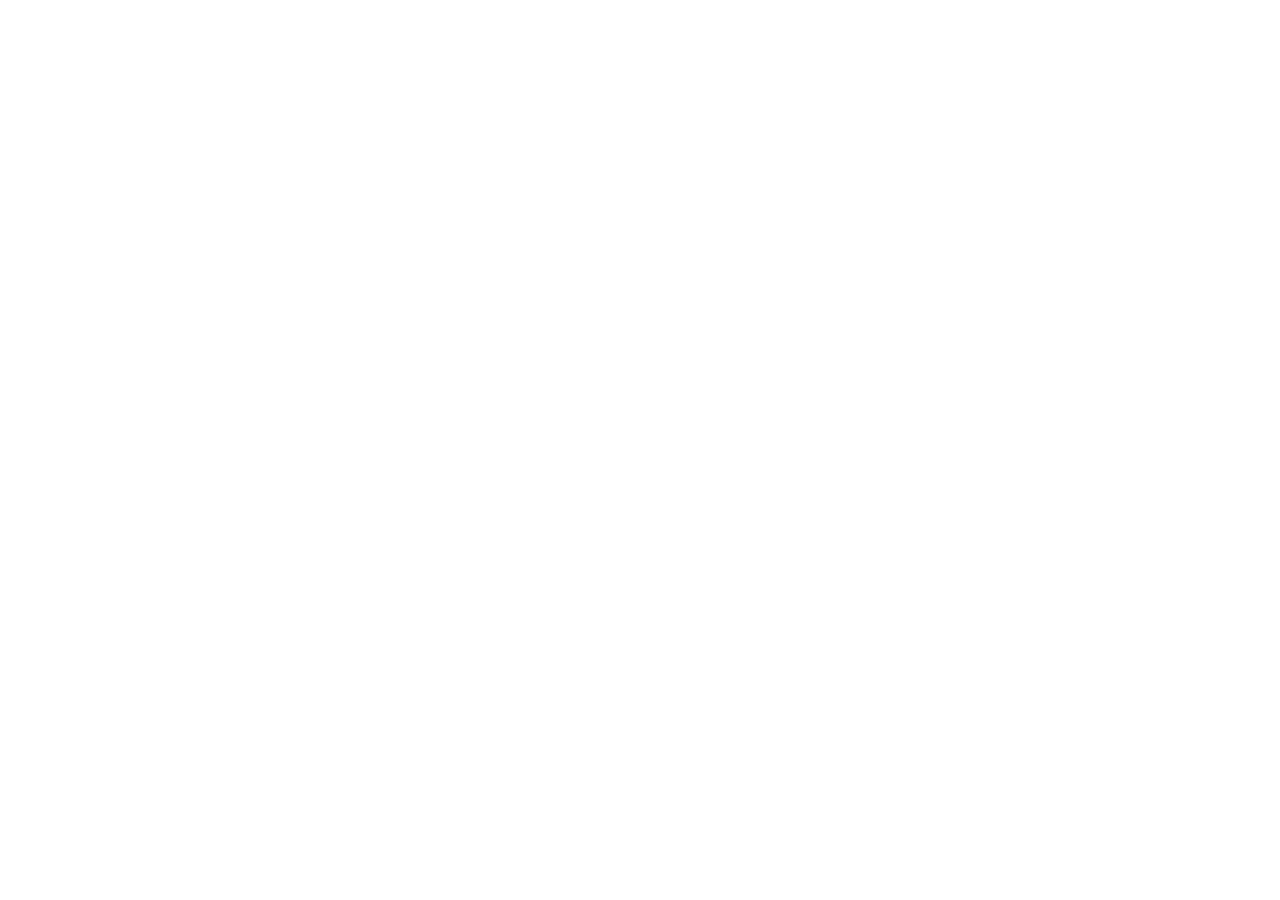
==== commit d6cfaa5d: "Rebuild Furniture8home as a React catalog for the two Guwahati showrooms. WhatsApp ordering, per-pro" ====
--- a/index.html
+++ b/index.html
@@ -3,3697 +3,58 @@
 <head>
   <meta charset="UTF-8">
   <meta name="viewport" content="width=device-width, initial-scale=1, viewport-fit=cover">
-  <title>furniture8home.com — Sharma &amp; Sons | Handcrafted Furniture, Guwahati Assam</title>
-  <meta name="description" content="Guwahati's premier workshop for solid Assam teakwood sofas, custom L-shaped sectionals, accent armchairs and dining seating. Direct workshop pricing, bespoke sizes, and white-glove delivery across Assam.">
-  <meta name="keywords" content="furniture Guwahati, teak sofa Guwahati, L shape sofa Guwahati, wooden sofa Assam, Sharma and Sons furniture, Assam teakwood, bespoke furniture Guwahati">
-  <meta property="og:title" content="furniture8home.com — Sharma &amp; Sons | Guwahati, Assam">
-  <meta property="og:description" content="Solid teakwood sofas, custom L-sectionals, and bespoke seating direct from our Guwahati workshop.">
+  <title>Furniture8home — Sofas &amp; Custom Furniture in Guwahati</title>
+  <meta name="description" content="Furniture8home showrooms in Maligaon and Paschim Boragaon, Guwahati. Solid teak sofas, custom L-sectionals, accent chairs and dining seating. Order on WhatsApp: 60025 84075.">
+  <meta name="keywords" content="furniture Guwahati, Furniture8home, teak sofa Guwahati, L shape sofa Maligaon, wooden sofa Boragaon, custom furniture Guwahati">
+  <link rel="canonical" href="https://furniture8home.com/">
+  <meta property="og:title" content="Furniture8home — Guwahati Showrooms">
+  <meta property="og:description" content="Visit us at AT Road Maligaon or Paschim Boragaon. Sofas, sectionals and custom sizes. WhatsApp 60025 84075.">
   <meta property="og:type" content="website">
+  <meta property="og:url" content="https://furniture8home.com/">
+  <meta property="og:locale" content="en_IN">
   <meta name="theme-color" content="#384832">
-
-  <!-- Google Fonts: Fraunces & Plus Jakarta Sans -->
+  <link rel="icon" href="/favicon.svg" type="image/svg+xml">
   <link rel="preconnect" href="https://fonts.googleapis.com">
   <link rel="preconnect" href="https://fonts.gstatic.com" crossorigin>
   <link href="https://fonts.googleapis.com/css2?family=Fraunces:ital,opsz,wght@0,9..144,400;0,9..144,500;0,9..144,600;0,9..144,700;1,9..144,400&family=Plus+Jakarta+Sans:wght@300;400;500;600;700&display=swap" rel="stylesheet">
-
-  <style>
-    :root {
-      --bg: #FAF7F2;
-      --surface: #FFFFFF;
-      --surface-card: #FFFFFF;
-      --surface-subtle: #F3EFE8;
-      --ink: #1C1917;
-      --ink-secondary: #57534E;
-      --ink-muted: #857D75;
-      --line: #E8E2D5;
-      --line-dark: #D6CEBD;
-      --brand-sage: #384832;
-      --brand-sage-hover: #293625;
-      --brand-sage-light: #EBF1E8;
-      --brand-brass: #B08238;
-      --brand-brass-hover: #966C28;
-      --brand-brass-light: #FAF2E4;
-      --terracotta: #A45A38;
-      --whatsapp-green: #25D366;
-      --whatsapp-dark: #128C7E;
-      --shadow-sm: 0 2px 8px rgba(28,25,23,0.04);
-      --shadow-md: 0 12px 28px -10px rgba(28,25,23,0.08), 0 4px 12px -2px rgba(28,25,23,0.03);
-      --shadow-lg: 0 24px 48px -12px rgba(28,25,23,0.14), 0 8px 24px -4px rgba(28,25,23,0.05);
-      --radius-sm: 8px;
-      --radius-md: 14px;
-      --radius-lg: 20px;
-      --radius-full: 9999px;
-      --header-h: 76px;
-      --font-serif: 'Fraunces', Georgia, serif;
-      --font-sans: 'Plus Jakarta Sans', system-ui, -apple-system, sans-serif;
-    }
-
-    :root[data-theme="dark"] {
-      --bg: #141210;
-      --surface: #1E1B17;
-      --surface-card: #25211B;
-      --surface-subtle: #2D2720;
-      --ink: #F7F4EE;
-      --ink-secondary: #D4CEBF;
-      --ink-muted: #A39A88;
-      --line: #383228;
-      --line-dark: #4A4234;
-      --brand-sage: #7DA071;
-      --brand-sage-hover: #93B588;
-      --brand-sage-light: #23311E;
-      --brand-brass: #D7A656;
-      --brand-brass-hover: #E4B86E;
-      --brand-brass-light: #332712;
-      --shadow-sm: 0 2px 8px rgba(0,0,0,0.25);
-      --shadow-md: 0 12px 28px -10px rgba(0,0,0,0.45);
-      --shadow-lg: 0 24px 48px -12px rgba(0,0,0,0.65);
-    }
-
-    @media (prefers-color-scheme: dark) {
-      :root:not([data-theme="light"]) {
-        --bg: #141210;
-        --surface: #1E1B17;
-        --surface-card: #25211B;
-        --surface-subtle: #2D2720;
-        --ink: #F7F4EE;
-        --ink-secondary: #D4CEBF;
-        --ink-muted: #A39A88;
-        --line: #383228;
-        --line-dark: #4A4234;
-        --brand-sage: #7DA071;
-        --brand-sage-hover: #93B588;
-        --brand-sage-light: #23311E;
-        --brand-brass: #D7A656;
-        --brand-brass-hover: #E4B86E;
-        --brand-brass-light: #332712;
-        --shadow-sm: 0 2px 8px rgba(0,0,0,0.25);
-        --shadow-md: 0 12px 28px -10px rgba(0,0,0,0.45);
-        --shadow-lg: 0 24px 48px -12px rgba(0,0,0,0.65);
+  <script type="application/ld+json">
+  {
+    "@context": "https://schema.org",
+    "@type": "FurnitureStore",
+    "name": "Furniture8home",
+    "url": "https://furniture8home.com/",
+    "telephone": "+916002584075",
+    "image": "https://furniture8home.com/images/original_site/hero.jpeg",
+    "areaServed": "Guwahati",
+    "address": [
+      {
+        "@type": "PostalAddress",
+        "streetAddress": "AT Road, Maligaon, Opposite The GYM",
+        "addressLocality": "Guwahati",
+        "postalCode": "781011",
+        "addressRegion": "Assam",
+        "addressCountry": "IN"
+      },
+      {
+        "@type": "PostalAddress",
+        "streetAddress": "Paschim Boragaon, Opposite GYM Central",
+        "addressLocality": "Guwahati",
+        "postalCode": "781035",
+        "addressRegion": "Assam",
+        "addressCountry": "IN"
       }
-    }
-
-    *, *::before, *::after { box-sizing: border-box; margin: 0; padding: 0; }
-    html { scroll-behavior: smooth; height: 100%; }
-    body {
-      min-height: 100%;
-      background-color: var(--bg);
-      color: var(--ink);
-      font-family: var(--font-sans);
-      font-size: 15px;
-      line-height: 1.6;
-      -webkit-font-smoothing: antialiased;
-      -moz-osx-font-smoothing: grayscale;
-      overflow-x: hidden;
-      transition: background-color 0.3s ease, color 0.3s ease;
-    }
-
-    h1, h2, h3, h4, .font-serif {
-      font-family: var(--font-serif);
-      font-weight: 600;
-      letter-spacing: -0.02em;
-      line-height: 1.2;
-    }
-
-    a { color: inherit; text-decoration: none; }
-    button { font-family: inherit; cursor: pointer; border: none; background: none; }
-    img { max-width: 100%; height: auto; display: block; }
-
-    .wrap {
-      max-width: 1280px;
-      margin: 0 auto;
-      padding: 0 24px;
-    }
-
-    /* --- Announcement Bar --- */
-    .top-bar {
-      background: var(--brand-sage);
-      color: #FFFFFF;
-      font-size: 12.5px;
-      font-weight: 500;
-      padding: 8px 16px;
-      text-align: center;
-      letter-spacing: 0.01em;
-      display: flex;
-      align-items: center;
-      justify-content: center;
-      gap: 12px;
-      flex-wrap: wrap;
-    }
-    .top-bar strong { color: #F7D794; font-weight: 600; }
-    .top-bar a { text-decoration: underline; text-underline-offset: 3px; color: #FFFFFF; }
-    .top-bar .phone-link { display: inline-flex; align-items: center; gap: 4px; background: rgba(255,255,255,0.15); padding: 2px 8px; border-radius: 4px; }
-
-    /* --- Sticky Header --- */
-    header {
-      position: sticky;
-      top: 0;
-      z-index: 100;
-      background: rgba(250, 247, 242, 0.90);
-      backdrop-filter: blur(16px);
-      -webkit-backdrop-filter: blur(16px);
-      border-bottom: 1px solid var(--line);
-      transition: background 0.3s ease, border-color 0.3s ease;
-    }
-    :root[data-theme="dark"] header {
-      background: rgba(20, 18, 16, 0.90);
-    }
-    @media (prefers-color-scheme: dark) {
-      :root:not([data-theme="light"]) header {
-        background: rgba(20, 18, 16, 0.90);
-      }
-    }
-
-    .nav {
-      display: flex;
-      align-items: center;
-      justify-content: space-between;
-      height: var(--header-h);
-      gap: 20px;
-    }
-
-    .logo {
-      display: flex;
-      align-items: center;
-      gap: 12px;
-      text-decoration: none;
-      flex-shrink: 0;
-    }
-    .logo-icon {
-      width: 44px;
-      height: 44px;
-      background: var(--surface-subtle);
-      border: 1px solid var(--line);
-      border-radius: 12px;
-      display: flex;
-      align-items: center;
-      justify-content: center;
-      color: var(--brand-brass);
-      transition: transform 0.2s ease;
-    }
-    .logo:hover .logo-icon { transform: rotate(-4deg) scale(1.05); }
-    .logo-text {
-      font-family: var(--font-serif);
-      font-weight: 700;
-      font-size: 20px;
-      color: var(--ink);
-      letter-spacing: -0.02em;
-    }
-    .logo-text .num { color: var(--brand-brass); }
-    .logo-sub {
-      font-size: 11px;
-      font-weight: 500;
-      color: var(--ink-muted);
-      letter-spacing: 0.02em;
-      margin-top: 1px;
-    }
-
-    .nav-links {
-      display: flex;
-      align-items: center;
-      gap: 22px;
-      font-size: 14px;
-      font-weight: 500;
-      color: var(--ink-secondary);
-    }
-    .nav-links a {
-      transition: color 0.15s ease;
-      position: relative;
-      padding: 6px 0;
-    }
-    .nav-links a:hover { color: var(--ink); }
-    .nav-links a.active { color: var(--brand-sage); font-weight: 600; }
-
-    .nav-actions {
-      display: flex;
-      align-items: center;
-      gap: 10px;
-    }
-
-    .icon-btn {
-      width: 40px;
-      height: 40px;
-      border-radius: var(--radius-full);
-      border: 1px solid var(--line);
-      background: var(--surface);
-      color: var(--ink);
-      display: flex;
-      align-items: center;
-      justify-content: center;
-      position: relative;
-      transition: all 0.2s ease;
-    }
-    .icon-btn:hover {
-      border-color: var(--brand-sage);
-      background: var(--surface-subtle);
-      transform: translateY(-1px);
-    }
-    .icon-btn .badge-count {
-      position: absolute;
-      top: -3px;
-      right: -3px;
-      background: var(--terracotta);
-      color: #fff;
-      font-size: 10px;
-      font-weight: 700;
-      height: 18px;
-      min-width: 18px;
-      border-radius: 9px;
-      display: flex;
-      align-items: center;
-      justify-content: center;
-      padding: 0 4px;
-      border: 2px solid var(--bg);
-    }
-
-    .btn-wa-header {
-      background: var(--brand-sage);
-      color: #FFFFFF;
-      font-size: 13.5px;
-      font-weight: 600;
-      padding: 10px 18px;
-      border-radius: var(--radius-full);
-      display: inline-flex;
-      align-items: center;
-      gap: 8px;
-      transition: all 0.2s ease;
-      white-space: nowrap;
-      box-shadow: 0 4px 14px rgba(56, 72, 50, 0.2);
-    }
-    .btn-wa-header:hover {
-      background: var(--brand-sage-hover);
-      transform: translateY(-1px);
-      box-shadow: 0 6px 20px rgba(56, 72, 50, 0.3);
-    }
-
-    /* --- Hero Section --- */
-    .hero {
-      padding: 48px 0 64px;
-      position: relative;
-    }
-    .hero-grid {
-      display: grid;
-      grid-template-columns: 1.15fr 0.95fr;
-      gap: 56px;
-      align-items: center;
-    }}
-    .eyebrow-pill {
-      display: inline-flex;
-      align-items: center;
-      gap: 8px;
-      background: var(--brand-sage-light);
-      color: var(--brand-sage);
-      font-size: 12.5px;
-      font-weight: 600;
-      padding: 6px 14px;
-      border-radius: var(--radius-full);
-      margin-bottom: 20px;
-      letter-spacing: 0.02em;
-      border: 1px solid rgba(56, 72, 50, 0.15);
-    }
-    .hero h1 {
-      font-size: 52px;
-      line-height: 1.08;
-      color: var(--ink);
-      margin-bottom: 20px;
-    }
-    .hero h1 .highlight {
-      color: var(--brand-brass);
-      font-style: italic;
-    }
-    .hero-lead {
-      font-size: 17px;
-      line-height: 1.65;
-      color: var(--ink-secondary);
-      max-width: 52ch;
-      margin-bottom: 32px;
-    }
-    .hero-actions {
-      display: flex;
-      align-items: center;
-      gap: 14px;
-      flex-wrap: wrap;
-      margin-bottom: 40px;
-    }
-    .btn-primary {
-      background: var(--brand-sage);
-      color: #FFFFFF;
-      font-size: 15px;
-      font-weight: 600;
-      padding: 14px 28px;
-      border-radius: var(--radius-md);
-      display: inline-flex;
-      align-items: center;
-      gap: 10px;
-      transition: all 0.2s ease;
-      box-shadow: 0 8px 24px -6px rgba(56, 72, 50, 0.35);
-    }
-    .btn-primary:hover {
-      background: var(--brand-sage-hover);
-      transform: translateY(-2px);
-      box-shadow: 0 12px 30px -6px rgba(56, 72, 50, 0.45);
-    }
-    .btn-secondary {
-      background: var(--surface);
-      color: var(--ink);
-      border: 1px solid var(--line);
-      font-size: 15px;
-      font-weight: 600;
-      padding: 14px 24px;
-      border-radius: var(--radius-md);
-      display: inline-flex;
-      align-items: center;
-      gap: 8px;
-      transition: all 0.2s ease;
-    }
-    .btn-secondary:hover {
-      border-color: var(--brand-brass);
-      background: var(--surface-subtle);
-      transform: translateY(-1px);
-    }
-
-    .hero-stats {
-      display: grid;
-      grid-template-columns: repeat(4, 1fr);
-      gap: 18px;
-      border-top: 1px solid var(--line);
-      padding-top: 24px;
-    }
-    .stat-item .num {
-      font-family: var(--font-serif);
-      font-size: 24px;
-      font-weight: 700;
-      color: var(--ink);
-      display: block;
-      line-height: 1.1;
-    }
-    .stat-item .label {
-      font-size: 12px;
-      color: var(--ink-muted);
-      margin-top: 3px;
-      line-height: 1.3;
-    }
-
-    .hero-visual {
-      position: relative;
-    }
-    .hero-main-card {
-      position: relative;
-      background: var(--surface-card);
-      border: 1px solid var(--line);
-      border-radius: var(--radius-lg);
-      padding: 12px;
-      box-shadow: var(--shadow-lg);
-      overflow: hidden;
-    }
-    .hero-main-card img {
-      width: 100%;
-      height: 480px;
-      object-fit: cover;
-      border-radius: calc(var(--radius-lg) - 4px);
-      display: block;
-    }
-    .floating-badge {
-      position: absolute;
-      background: var(--surface-card);
-      border: 1px solid var(--line);
-      border-radius: var(--radius-md);
-      padding: 14px 18px;
-      box-shadow: var(--shadow-md);
-      backdrop-filter: blur(12px);
-      z-index: 2;
-      animation: floatSlow 6s ease-in-out infinite alternate;
-    }
-    .badge-top {
-      top: 24px;
-      right: -16px;
-      display: flex;
-      align-items: center;
-      gap: 12px;
-    }
-    .badge-bottom {
-      bottom: -18px;
-      left: -18px;
-      display: flex;
-      align-items: center;
-      gap: 12px;
-      animation-delay: -3s;
-    }
-    @keyframes floatSlow {
-      0% { transform: translateY(0); }
-      100% { transform: translateY(-8px); }
-    }
-    .badge-icon-box {
-      width: 40px;
-      height: 40px;
-      border-radius: 10px;
-      background: var(--brand-brass-light);
-      color: var(--brand-brass);
-      display: flex;
-      align-items: center;
-      justify-content: center;
-      font-size: 18px;
-    }
-    .badge-title {
-      font-size: 13px;
-      font-weight: 700;
-      color: var(--ink);
-    }
-    .badge-sub {
-      font-size: 11px;
-      color: var(--ink-muted);
-    }
-
-    /* --- Category Quick Explorer --- */
-    .quick-categories {
-      padding: 20px 0 54px;
-    }
-    .section-eyebrow {
-      text-align: center;
-      font-size: 12.5px;
-      font-weight: 700;
-      text-transform: uppercase;
-      letter-spacing: 0.12em;
-      color: var(--brand-brass);
-      margin-bottom: 8px;
-    }
-    .section-title {
-      text-align: center;
-      font-size: 34px;
-      color: var(--ink);
-      margin-bottom: 12px;
-    }
-    .section-desc {
-      text-align: center;
-      font-size: 15.5px;
-      color: var(--ink-secondary);
-      max-width: 580px;
-      margin: 0 auto 36px;
-    }
-
-    .cat-explorer-grid {
-      display: grid;
-      grid-template-columns: repeat(5, 1fr);
-      gap: 16px;
-    }
-    .cat-pill-card {
-      background: var(--surface-card);
-      border: 1px solid var(--line);
-      border-radius: var(--radius-md);
-      overflow: hidden;
-      cursor: pointer;
-      transition: all 0.25s ease;
-      display: flex;
-      flex-direction: column;
-      position: relative;
-    }
-    .cat-pill-card:hover {
-      transform: translateY(-4px);
-      box-shadow: var(--shadow-md);
-      border-color: var(--brand-brass);
-    }
-    .cat-pill-card.active {
-      border-color: var(--brand-sage);
-      box-shadow: 0 0 0 2px var(--brand-sage);
-    }
-    .cat-pill-card .img-box {
-      width: 100%;
-      height: 120px;
-      overflow: hidden;
-      background: var(--surface-subtle);
-    }
-    .cat-pill-card .img-box img {
-      width: 100%;
-      height: 100%;
-      object-fit: cover;
-      transition: transform 0.3s ease;
-    }
-    .cat-pill-card:hover .img-box img {
-      transform: scale(1.06);
-    }
-    .cat-pill-card .cat-body {
-      padding: 12px 14px;
-      text-align: center;
-    }
-    .cat-pill-card .cat-title {
-      font-size: 13.5px;
-      font-weight: 700;
-      color: var(--ink);
-      line-height: 1.2;
-    }
-    .cat-pill-card .cat-count {
-      font-size: 11.5px;
-      color: var(--ink-muted);
-      margin-top: 3px;
-    }
-
-    /* --- Catalog Section --- */
-    .catalog {
-      padding: 40px 0 96px;
-      border-top: 1px solid var(--line);
-    }
-
-    .catalog-controls {
-      background: var(--surface-card);
-      border: 1px solid var(--line);
-      border-radius: var(--radius-lg);
-      padding: 20px 24px;
-      margin-bottom: 32px;
-      box-shadow: var(--shadow-sm);
-    }
-
-    .controls-top {
-      display: flex;
-      align-items: center;
-      justify-content: space-between;
-      gap: 16px;
-      margin-bottom: 18px;
-      flex-wrap: wrap;
-    }
-
-    .search-box {
-      position: relative;
-      flex: 1;
-      min-width: 260px;
-      max-width: 440px;
-    }
-    .search-box svg {
-      position: absolute;
-      left: 14px;
-      top: 50%;
-      transform: translateY(-50%);
-      color: var(--ink-muted);
-      pointer-events: none;
-    }
-    .search-box input {
-      width: 100%;
-      padding: 11px 40px 11px 42px;
-      border: 1px solid var(--line);
-      border-radius: var(--radius-full);
-      background: var(--surface-subtle);
-      color: var(--ink);
-      font-size: 14px;
-      font-family: inherit;
-      outline: none;
-      transition: all 0.2s ease;
-    }
-    .search-box input:focus {
-      border-color: var(--brand-sage);
-      background: var(--surface);
-      box-shadow: 0 0 0 3px rgba(56, 72, 50, 0.12);
-    }
-    .search-clear-btn {
-      position: absolute;
-      right: 12px;
-      top: 50%;
-      transform: translateY(-50%);
-      color: var(--ink-muted);
-      display: none;
-      font-size: 16px;
-      line-height: 1;
-      padding: 4px;
-    }
-    .search-box.has-query .search-clear-btn {
-      display: block;
-    }
-
-    .sort-box {
-      display: flex;
-      align-items: center;
-      gap: 10px;
-      font-size: 13.5px;
-      color: var(--ink-secondary);
-    }
-    .sort-box select {
-      padding: 10px 34px 10px 14px;
-      border: 1px solid var(--line);
-      border-radius: var(--radius-full);
-      background: var(--surface);
-      color: var(--ink);
-      font-size: 13.5px;
-      font-family: inherit;
-      cursor: pointer;
-      outline: none;
-      appearance: none;
-      background-image: url("data:image/svg+xml,%3Csvg xmlns='http://www.w3.org/2000/svg' width='12' height='12' viewBox='0 0 24 24' fill='none' stroke='%23857D75' stroke-width='2' stroke-linecap='round' stroke-linejoin='round'%3E%3Cpolyline points='6 9 12 15 18 9'%3E%3C/polyline%3E%3C/svg%3E");
-      background-repeat: no-repeat;
-      background-position: right 12px center;
-    }
-
-    .filters-bar {
-      display: flex;
-      align-items: center;
-      gap: 8px;
-      flex-wrap: wrap;
-      border-top: 1px solid var(--line);
-      padding-top: 16px;
-    }
-    .filter-btn {
-      padding: 8px 18px;
-      border-radius: var(--radius-full);
-      font-size: 13.5px;
-      font-weight: 500;
-      color: var(--ink-secondary);
-      background: var(--surface-subtle);
-      border: 1px solid var(--line);
-      transition: all 0.2s ease;
-      display: inline-flex;
-      align-items: center;
-      gap: 6px;
-    }
-    .filter-btn:hover {
-      color: var(--ink);
-      border-color: var(--brand-sage);
-    }
-    .filter-btn.active {
-      background: var(--ink);
-      color: var(--bg);
-      border-color: var(--ink);
-      font-weight: 600;
-    }
-    .filter-btn .count-badge {
-      font-size: 11px;
-      opacity: 0.75;
-      padding: 1px 6px;
-      border-radius: 10px;
-      background: rgba(0,0,0,0.08);
-    }
-    .filter-btn.active .count-badge {
-      background: rgba(255,255,255,0.2);
-    }
-
-    .catalog-status {
-      display: flex;
-      align-items: center;
-      justify-content: space-between;
-      margin-bottom: 24px;
-      font-size: 14px;
-      color: var(--ink-muted);
-    }
-    .catalog-status strong {
-      color: var(--ink);
-      font-weight: 600;
-    }
-
-    /* --- Product Grid --- */
-    .grid {
-      display: grid;
-      grid-template-columns: repeat(auto-fill, minmax(285px, 1fr));
-      gap: 24px;
-    }
-
-    .card {
-      background: var(--surface-card);
-      border: 1px solid var(--line);
-      border-radius: var(--radius-md);
-      overflow: hidden;
-      cursor: pointer;
-      display: flex;
-      flex-direction: column;
-      transition: transform 0.25s cubic-bezier(0.16, 1, 0.3, 1), box-shadow 0.25s ease, border-color 0.2s ease;
-      position: relative;
-    }
-    .card:hover {
-      transform: translateY(-5px);
-      box-shadow: var(--shadow-lg);
-      border-color: var(--line-dark);
-    }
-
-    .card-img-wrap {
-      position: relative;
-      width: 100%;
-      aspect-ratio: 4 / 3.3;
-      background: var(--surface-subtle);
-      overflow: hidden;
-    }
-    .card-img-wrap img {
-      width: 100%;
-      height: 100%;
-      object-fit: cover;
-      display: block;
-      transition: transform 0.4s cubic-bezier(0.16, 1, 0.3, 1);
-    }
-    .card:hover .card-img-wrap img {
-      transform: scale(1.05);
-    }
-
-    .card-badge {
-      position: absolute;
-      top: 12px;
-      left: 12px;
-      background: rgba(255, 255, 255, 0.92);
-      backdrop-filter: blur(8px);
-      color: var(--ink);
-      font-size: 11px;
-      font-weight: 700;
-      text-transform: uppercase;
-      letter-spacing: 0.04em;
-      padding: 4px 10px;
-      border-radius: var(--radius-full);
-      box-shadow: 0 2px 8px rgba(0,0,0,0.1);
-      z-index: 2;
-    }
-    :root[data-theme="dark"] .card-badge {
-      background: rgba(30, 27, 23, 0.92);
-      color: #fff;
-    }
-    @media (prefers-color-scheme: dark) {
-      :root:not([data-theme="light"]) .card-badge {
-        background: rgba(30, 27, 23, 0.92);
-        color: #fff;
-      }
-    }
-
-    .wishlist-btn {
-      position: absolute;
-      top: 12px;
-      right: 12px;
-      width: 36px;
-      height: 36px;
-      border-radius: var(--radius-full);
-      background: rgba(255, 255, 255, 0.92);
-      backdrop-filter: blur(8px);
-      color: var(--ink-muted);
-      display: flex;
-      align-items: center;
-      justify-content: center;
-      z-index: 2;
-      transition: all 0.2s ease;
-      box-shadow: 0 2px 8px rgba(0,0,0,0.1);
-    }
-    :root[data-theme="dark"] .wishlist-btn {
-      background: rgba(30, 27, 23, 0.92);
-    }
-    @media (prefers-color-scheme: dark) {
-      :root:not([data-theme="light"]) .wishlist-btn {
-        background: rgba(30, 27, 23, 0.92);
-      }
-    }
-    .wishlist-btn:hover {
-      color: #E11D48;
-      transform: scale(1.1);
-    }
-    .wishlist-btn.active {
-      color: #E11D48;
-    }
-    .wishlist-btn.active svg {
-      fill: #E11D48;
-    }
-
-    .card-quick-overlay {
-      position: absolute;
-      bottom: 12px;
-      left: 12px;
-      right: 12px;
-      background: rgba(255, 255, 255, 0.95);
-      backdrop-filter: blur(8px);
-      color: var(--ink);
-      font-size: 13px;
-      font-weight: 600;
-      padding: 9px;
-      border-radius: var(--radius-sm);
-      text-align: center;
-      opacity: 0;
-      transform: translateY(8px);
-      transition: all 0.25s ease;
-      box-shadow: 0 4px 14px rgba(0,0,0,0.12);
-      z-index: 3;
-    }
-    :root[data-theme="dark"] .card-quick-overlay {
-      background: rgba(35, 30, 25, 0.95);
-      color: #fff;
-    }
-    @media (prefers-color-scheme: dark) {
-      :root:not([data-theme="light"]) .card-quick-overlay {
-        background: rgba(35, 30, 25, 0.95);
-        color: #fff;
-      }
-    }
-    .card:hover .card-quick-overlay {
-      opacity: 1;
-      transform: translateY(0);
-    }
-
-    .card-body {
-      padding: 18px 18px 20px;
-      display: flex;
-      flex-direction: column;
-      flex: 1;
-    }
-
-    .card-meta {
-      display: flex;
-      align-items: center;
-      justify-content: space-between;
-      margin-bottom: 6px;
-      font-size: 12px;
-    }
-    .card-cat {
-      color: var(--brand-sage);
-      font-weight: 600;
-      text-transform: uppercase;
-      letter-spacing: 0.05em;
-      font-size: 11px;
-    }
-    .card-rating {
-      display: flex;
-      align-items: center;
-      gap: 3px;
-      color: var(--brand-brass);
-      font-weight: 600;
-      font-size: 12px;
-    }
-
-    .card-title {
-      font-family: var(--font-serif);
-      font-size: 17.5px;
-      font-weight: 600;
-      color: var(--ink);
-      margin-bottom: 8px;
-      line-height: 1.3;
-      display: -webkit-box;
-      -webkit-line-clamp: 2;
-      -webkit-box-orient: vertical;
-      overflow: hidden;
-    }
-
-    .card-dims {
-      font-size: 12.5px;
-      color: var(--ink-muted);
-      margin-bottom: 12px;
-      white-space: nowrap;
-      overflow: hidden;
-      text-overflow: ellipsis;
-    }
-
-    .card-footer {
-      margin-top: auto;
-      display: flex;
-      align-items: center;
-      justify-content: space-between;
-      padding-top: 14px;
-      border-top: 1px solid var(--line);
-    }
-
-    .card-price-box {
-      display: flex;
-      flex-direction: column;
-    }
-    .card-price {
-      font-family: var(--font-serif);
-      font-size: 20px;
-      font-weight: 700;
-      color: var(--brand-brass);
-      line-height: 1;
-    }
-    .card-price-sub {
-      font-size: 10.5px;
-      color: var(--ink-muted);
-      margin-top: 3px;
-    }
-
-    .card-wa-btn {
-      width: 36px;
-      height: 36px;
-      border-radius: var(--radius-full);
-      background: var(--brand-sage-light);
-      color: var(--brand-sage);
-      display: flex;
-      align-items: center;
-      justify-content: center;
-      transition: all 0.2s ease;
-    }
-    .card-wa-btn:hover {
-      background: var(--brand-sage);
-      color: #fff;
-      transform: scale(1.08);
-    }
-
-    /* --- Empty State --- */
-    .empty-state {
-      grid-column: 1 / -1;
-      text-align: center;
-      padding: 64px 20px;
-      background: var(--surface-card);
-      border: 1px dashed var(--line);
-      border-radius: var(--radius-lg);
-    }
-    .empty-state h3 {
-      font-size: 22px;
-      margin-bottom: 8px;
-    }
-    .empty-state p {
-      color: var(--ink-muted);
-      margin-bottom: 20px;
-    }
-
-    /* --- Product Detail Modal --- */
-    .modal-overlay {
-      position: fixed;
-      inset: 0;
-      background: rgba(15, 13, 11, 0.72);
-      backdrop-filter: blur(12px);
-      -webkit-backdrop-filter: blur(12px);
-      z-index: 1000;
-      display: flex;
-      align-items: center;
-      justify-content: center;
-      padding: 24px;
-      opacity: 0;
-      visibility: hidden;
-      transition: all 0.3s cubic-bezier(0.16, 1, 0.3, 1);
-    }
-    .modal-overlay.open {
-      opacity: 1;
-      visibility: visible;
-    }
-
-    .modal-container {
-      background: var(--surface);
-      border: 1px solid var(--line);
-      border-radius: var(--radius-lg);
-      max-width: 1040px;
-      width: 100%;
-      max-height: 90vh;
-      overflow-y: auto;
-      box-shadow: var(--shadow-lg);
-      position: relative;
-      transform: scale(0.95) translateY(12px);
-      transition: all 0.3s cubic-bezier(0.16, 1, 0.3, 1);
-    }
-    .modal-overlay.open .modal-container {
-      transform: scale(1) translateY(0);
-    }
-
-    .modal-close-btn {
-      position: absolute;
-      top: 18px;
-      right: 18px;
-      width: 40px;
-      height: 40px;
-      border-radius: var(--radius-full);
-      background: var(--surface-subtle);
-      border: 1px solid var(--line);
-      color: var(--ink);
-      display: flex;
-      align-items: center;
-      justify-content: center;
-      z-index: 10;
-      transition: all 0.2s ease;
-    }
-    .modal-close-btn:hover {
-      background: var(--ink);
-      color: var(--bg);
-      transform: rotate(90deg);
-    }
-
-    .modal-content-grid {
-      display: grid;
-      grid-template-columns: 1.1fr 1fr;
-      gap: 36px;
-      padding: 32px;
-    }
-
-    .modal-gallery {
-      position: relative;
-    }
-    .modal-main-img-wrap {
-      border-radius: var(--radius-md);
-      overflow: hidden;
-      background: var(--surface-subtle);
-      border: 1px solid var(--line);
-      box-shadow: var(--shadow-md);
-      cursor: zoom-in;
-    }
-    .modal-main-img-wrap img {
-      width: 100%;
-      height: 440px;
-      object-fit: cover;
-      display: block;
-      transition: transform 0.3s ease;
-    }
-    .modal-gallery-note {
-      font-size: 11.5px;
-      color: var(--ink-muted);
-      text-align: center;
-      margin-top: 10px;
-      display: flex;
-      align-items: center;
-      justify-content: center;
-      gap: 6px;
-    }
-
-    .modal-info {
-      display: flex;
-      flex-direction: column;
-    }
-    .modal-breadcrumbs {
-      font-size: 12px;
-      color: var(--brand-sage);
-      font-weight: 600;
-      text-transform: uppercase;
-      letter-spacing: 0.05em;
-      margin-bottom: 8px;
-    }
-    .modal-title {
-      font-size: 30px;
-      color: var(--ink);
-      line-height: 1.15;
-      margin-bottom: 12px;
-    }
-    .modal-price-row {
-      display: flex;
-      align-items: baseline;
-      gap: 12px;
-      margin-bottom: 16px;
-    }
-    .modal-price {
-      font-family: var(--font-serif);
-      font-size: 30px;
-      font-weight: 700;
-      color: var(--brand-brass);
-    }
-    .modal-price-tax {
-      font-size: 13px;
-      color: var(--ink-muted);
-    }
-
-    .modal-desc {
-      font-size: 15px;
-      line-height: 1.7;
-      color: var(--ink-secondary);
-      margin-bottom: 24px;
-    }
-
-    /* Custom options inside modal */
-    .custom-section {
-      background: var(--surface-subtle);
-      border: 1px solid var(--line);
-      border-radius: var(--radius-md);
-      padding: 16px;
-      margin-bottom: 24px;
-    }
-    .custom-title {
-      font-size: 13px;
-      font-weight: 700;
-      color: var(--ink);
-      margin-bottom: 10px;
-      display: flex;
-      align-items: center;
-      justify-content: space-between;
-    }
-    .custom-title span {
-      font-size: 12px;
-      color: var(--brand-brass);
-      font-weight: 500;
-    }
-    .swatches {
-      display: flex;
-      gap: 8px;
-      flex-wrap: wrap;
-    }
-    .swatch-btn {
-      display: flex;
-      align-items: center;
-      gap: 6px;
-      padding: 6px 12px;
-      border-radius: var(--radius-full);
-      background: var(--surface);
-      border: 1px solid var(--line);
-      font-size: 12.5px;
-      color: var(--ink);
-      transition: all 0.2s ease;
-    }
-    .swatch-btn .color-dot {
-      width: 14px;
-      height: 14px;
-      border-radius: 50%;
-      display: inline-block;
-      border: 1px solid rgba(0,0,0,0.15);
-    }
-    .swatch-btn.active {
-      border-color: var(--brand-sage);
-      background: var(--brand-sage-light);
-      color: var(--brand-sage);
-      font-weight: 600;
-    }
-
-    /* Specs table */
-    .specs-table {
-      width: 100%;
-      border-collapse: collapse;
-      margin-bottom: 28px;
-      font-size: 13px;
-    }
-    .specs-table tr {
-      border-bottom: 1px solid var(--line);
-    }
-    .specs-table td {
-      padding: 10px 0;
-    }
-    .specs-table td:first-child {
-      color: var(--ink-muted);
-      width: 35%;
-      font-weight: 500;
-    }
-    .specs-table td:last-child {
-      color: var(--ink);
-      font-weight: 600;
-    }
-
-    .modal-actions {
-      display: flex;
-      flex-direction: column;
-      gap: 12px;
-    }
-    .btn-wa-modal {
-      background: var(--brand-sage);
-      color: #FFFFFF;
-      font-size: 15.5px;
-      font-weight: 600;
-      padding: 16px 24px;
-      border-radius: var(--radius-md);
-      display: flex;
-      align-items: center;
-      justify-content: center;
-      gap: 10px;
-      box-shadow: 0 8px 20px rgba(56, 72, 50, 0.3);
-      transition: all 0.2s ease;
-    }
-    .btn-wa-modal:hover {
-      background: var(--brand-sage-hover);
-      transform: translateY(-1px);
-      box-shadow: 0 10px 24px rgba(56, 72, 50, 0.4);
-    }
-    .btn-call-modal {
-      display: flex;
-      align-items: center;
-      justify-content: center;
-      gap: 8px;
-      font-size: 14px;
-      font-weight: 600;
-      color: var(--ink-secondary);
-      padding: 12px;
-      border-radius: var(--radius-md);
-      border: 1px solid var(--line);
-      background: var(--surface);
-      transition: all 0.2s ease;
-    }
-    .btn-call-modal:hover {
-      border-color: var(--ink);
-      color: var(--ink);
-    }
-
-    /* --- Wishlist Slide-Over Drawer --- */
-    .drawer-overlay {
-      position: fixed;
-      inset: 0;
-      background: rgba(15, 13, 11, 0.6);
-      backdrop-filter: blur(8px);
-      z-index: 1050;
-      opacity: 0;
-      visibility: hidden;
-      transition: all 0.3s ease;
-    }
-    .drawer-overlay.open {
-      opacity: 1;
-      visibility: visible;
-    }
-    .drawer {
-      position: fixed;
-      top: 0;
-      right: 0;
-      bottom: 0;
-      width: 100%;
-      max-width: 440px;
-      background: var(--surface);
-      box-shadow: -8px 0 32px rgba(0,0,0,0.25);
-      z-index: 1100;
-      transform: translateX(100%);
-      transition: transform 0.3s cubic-bezier(0.16, 1, 0.3, 1);
-      display: flex;
-      flex-direction: column;
-    }
-    .drawer-overlay.open .drawer {
-      transform: translateX(0);
-    }
-    .drawer-head {
-      padding: 20px 24px;
-      border-bottom: 1px solid var(--line);
-      display: flex;
-      align-items: center;
-      justify-content: space-between;
-    }
-    .drawer-head h3 {
-      font-size: 19px;
-    }
-    .drawer-body {
-      flex: 1;
-      overflow-y: auto;
-      padding: 20px 24px;
-    }
-    .drawer-item {
-      display: flex;
-      gap: 14px;
-      padding: 14px 0;
-      border-bottom: 1px solid var(--line);
-      align-items: center;
-    }
-    .drawer-item img {
-      width: 72px;
-      height: 72px;
-      object-fit: cover;
-      border-radius: var(--radius-sm);
-      border: 1px solid var(--line);
-    }
-    .drawer-item-info {
-      flex: 1;
-      min-width: 0;
-    }
-    .drawer-item-title {
-      font-size: 14px;
-      font-weight: 600;
-      color: var(--ink);
-      white-space: nowrap;
-      overflow: hidden;
-      text-overflow: ellipsis;
-    }
-    .drawer-item-price {
-      font-family: var(--font-serif);
-      font-size: 15px;
-      font-weight: 700;
-      color: var(--brand-brass);
-      margin-top: 3px;
-    }
-    .drawer-item-del {
-      color: var(--ink-muted);
-      padding: 6px;
-      border-radius: var(--radius-full);
-      transition: color 0.2s ease;
-    }
-    .drawer-item-del:hover {
-      color: #E11D48;
-    }
-    .drawer-foot {
-      padding: 20px 24px;
-      border-top: 1px solid var(--line);
-      background: var(--surface-subtle);
-    }
-    .drawer-total-row {
-      display: flex;
-      justify-content: space-between;
-      align-items: center;
-      margin-bottom: 16px;
-      font-size: 14px;
-    }
-    .drawer-total-price {
-      font-family: var(--font-serif);
-      font-size: 22px;
-      font-weight: 700;
-      color: var(--brand-brass);
-    }
-    .btn-wa-drawer {
-      width: 100%;
-      background: var(--brand-sage);
-      color: #FFFFFF;
-      font-size: 15px;
-      font-weight: 600;
-      padding: 14px;
-      border-radius: var(--radius-md);
-      display: flex;
-      align-items: center;
-      justify-content: center;
-      gap: 10px;
-      transition: background 0.2s ease;
-    }
-    .btn-wa-drawer:hover {
-      background: var(--brand-sage-hover);
-    }
-
-    /* --- Bespoke Consultation Banner --- */
-    .bespoke-section {
-      padding: 80px 0;
-      background: var(--surface-subtle);
-      border-top: 1px solid var(--line);
-      border-bottom: 1px solid var(--line);
-    }
-    .bespoke-card {
-      background: var(--surface);
-      border: 1px solid var(--line);
-      border-radius: var(--radius-lg);
-      padding: 48px;
-      box-shadow: var(--shadow-md);
-      display: grid;
-      grid-template-columns: 1.2fr 0.8fr;
-      gap: 48px;
-      align-items: center;
-    }
-    .bespoke-content h2 {
-      font-size: 36px;
-      margin-bottom: 16px;
-    }
-    .bespoke-content p {
-      font-size: 16px;
-      color: var(--ink-secondary);
-      line-height: 1.7;
-      margin-bottom: 24px;
-    }
-    .bespoke-steps {
-      display: grid;
-      grid-template-columns: repeat(2, 1fr);
-      gap: 16px;
-      margin-bottom: 32px;
-    }
-    .step-item {
-      background: var(--surface-subtle);
-      padding: 14px 16px;
-      border-radius: var(--radius-sm);
-      border: 1px solid var(--line);
-    }
-    .step-num {
-      font-size: 11px;
-      font-weight: 700;
-      color: var(--brand-brass);
-      text-transform: uppercase;
-      letter-spacing: 0.05em;
-    }
-    .step-text {
-      font-size: 13.5px;
-      font-weight: 600;
-      color: var(--ink);
-      margin-top: 2px;
-    }
-    .bespoke-contact-box {
-      background: var(--brand-sage-light);
-      border: 1px solid rgba(56,72,50,0.2);
-      border-radius: var(--radius-md);
-      padding: 32px;
-      text-align: center;
-    }
-    .bespoke-contact-box h3 {
-      font-size: 22px;
-      color: var(--brand-sage);
-      margin-bottom: 12px;
-    }
-    .bespoke-contact-box p {
-      font-size: 14px;
-      color: var(--ink-secondary);
-      margin-bottom: 20px;
-    }
-
-    /* --- Why Sharma & Sons --- */
-    .why-section {
-      padding: 88px 0;
-    }
-    .features-grid {
-      display: grid;
-      grid-template-columns: repeat(4, 1fr);
-      gap: 24px;
-      margin-top: 48px;
-    }
-    .feature-card {
-      background: var(--surface-card);
-      border: 1px solid var(--line);
-      border-radius: var(--radius-md);
-      padding: 28px 24px;
-      transition: all 0.25s ease;
-    }
-    .feature-card:hover {
-      transform: translateY(-4px);
-      box-shadow: var(--shadow-md);
-      border-color: var(--brand-brass);
-    }
-    .feature-icon-box {
-      width: 52px;
-      height: 52px;
-      border-radius: 14px;
-      background: var(--brand-brass-light);
-      color: var(--brand-brass);
-      display: flex;
-      align-items: center;
-      justify-content: center;
-      font-size: 24px;
-      margin-bottom: 20px;
-    }
-    .feature-card h3 {
-      font-size: 18px;
-      margin-bottom: 10px;
-      color: var(--ink);
-    }
-    .feature-card p {
-      font-size: 14px;
-      color: var(--ink-secondary);
-      line-height: 1.6;
-    }
-
-    /* --- Guwahati Customer Reviews --- */
-    .reviews-section {
-      padding: 80px 0;
-      background: var(--surface-subtle);
-      border-top: 1px solid var(--line);
-    }
-    .reviews-grid {
-      display: grid;
-      grid-template-columns: repeat(3, 1fr);
-      gap: 24px;
-      margin-top: 40px;
-    }
-    .review-card {
-      background: var(--surface-card);
-      border: 1px solid var(--line);
-      border-radius: var(--radius-md);
-      padding: 28px;
-      box-shadow: var(--shadow-sm);
-    }
-    .review-stars {
-      color: var(--brand-brass);
-      margin-bottom: 14px;
-      font-size: 15px;
-    }
-    .review-card p {
-      font-size: 14.5px;
-      color: var(--ink-secondary);
-      line-height: 1.7;
-      margin-bottom: 18px;
-      font-style: italic;
-    }
-    .review-author {
-      display: flex;
-      align-items: center;
-      gap: 12px;
-    }
-    .review-avatar {
-      width: 42px;
-      height: 42px;
-      border-radius: 50%;
-      background: var(--brand-sage);
-      color: #fff;
-      display: flex;
-      align-items: center;
-      justify-content: center;
-      font-weight: 700;
-      font-size: 14px;
-    }
-    .author-name {
-      font-weight: 700;
-      font-size: 14px;
-      color: var(--ink);
-    }
-    .author-loc {
-      font-size: 12px;
-      color: var(--ink-muted);
-    }
-
-    /* --- Workshop & Location --- */
-    .workshop-section {
-      padding: 80px 0;
-    }
-    .workshop-box {
-      background: var(--surface-card);
-      border: 1px solid var(--line);
-      border-radius: var(--radius-lg);
-      padding: 40px;
-      box-shadow: var(--shadow-md);
-      display: grid;
-      grid-template-columns: 1fr 1fr;
-      gap: 40px;
-      align-items: center;
-    }
-    .workshop-details h2 {
-      font-size: 32px;
-      margin-bottom: 14px;
-    }
-    .workshop-details p {
-      font-size: 15px;
-      color: var(--ink-secondary);
-      line-height: 1.7;
-      margin-bottom: 24px;
-    }
-    .contact-list {
-      display: flex;
-      flex-direction: column;
-      gap: 14px;
-      margin-bottom: 28px;
-    }
-    .contact-item {
-      display: flex;
-      align-items: center;
-      gap: 12px;
-      font-size: 14.5px;
-      color: var(--ink);
-    }
-    .contact-item svg {
-      color: var(--brand-brass);
-      flex-shrink: 0;
-    }
-    .workshop-photo-wrap {
-      border-radius: var(--radius-md);
-      overflow: hidden;
-      border: 1px solid var(--line);
-      box-shadow: var(--shadow-md);
-    }
-    .workshop-photo-wrap img {
-      width: 100%;
-      height: 380px;
-      object-fit: cover;
-      display: block;
-    }
-
-    /* --- Footer --- */
-    footer {
-      background: var(--surface);
-      border-top: 1px solid var(--line);
-      padding: 64px 0 32px;
-    }
-    .foot-grid {
-      display: grid;
-      grid-template-columns: 1.5fr 1fr 1fr 1.2fr;
-      gap: 40px;
-      margin-bottom: 48px;
-    }
-    .foot-col h4 {
-      font-family: var(--font-sans);
-      font-size: 13px;
-      font-weight: 700;
-      text-transform: uppercase;
-      letter-spacing: 0.08em;
-      color: var(--ink);
-      margin-bottom: 18px;
-    }
-    .foot-col p {
-      font-size: 14px;
-      color: var(--ink-secondary);
-      line-height: 1.6;
-    }
-    .foot-col ul {
-      list-style: none;
-    }
-    .foot-col ul li {
-      margin-bottom: 10px;
-      font-size: 14px;
-      color: var(--ink-secondary);
-    }
-    .foot-col ul li a:hover {
-      color: var(--brand-sage);
-    }
-    .foot-bottom {
-      border-top: 1px solid var(--line);
-      padding-top: 24px;
-      display: flex;
-      align-items: center;
-      justify-content: space-between;
-      font-size: 13px;
-      color: var(--ink-muted);
-      flex-wrap: wrap;
-      gap: 12px;
-    }
-
-    /* --- Floating Quick WhatsApp Button & Back to Top --- */
-    .floating-wa-btn {
-      position: fixed;
-      bottom: 24px;
-      right: 24px;
-      background: var(--whatsapp-green);
-      color: #FFFFFF;
-      padding: 12px 20px;
-      border-radius: var(--radius-full);
-      font-size: 14px;
-      font-weight: 700;
-      display: flex;
-      align-items: center;
-      gap: 10px;
-      box-shadow: 0 8px 24px rgba(37, 211, 102, 0.4);
-      z-index: 900;
-      transition: all 0.25s ease;
-      text-decoration: none;
-    }
-    .floating-wa-btn:hover {
-      background: var(--whatsapp-dark);
-      transform: translateY(-3px) scale(1.02);
-      box-shadow: 0 12px 30px rgba(37, 211, 102, 0.5);
-    }
-    .floating-wa-btn .pulse-dot {
-      width: 10px;
-      height: 10px;
-      background: #FFFFFF;
-      border-radius: 50%;
-      animation: pulse 1.8s infinite;
-    }
-    @keyframes pulse {
-      0% { transform: scale(0.95); box-shadow: 0 0 0 0 rgba(255, 255, 255, 0.7); }
-      70% { transform: scale(1); box-shadow: 0 0 0 8px rgba(255, 255, 255, 0); }
-      100% { transform: scale(0.95); box-shadow: 0 0 0 0 rgba(255, 255, 255, 0); }
-    }
-
-    .back-to-top {
-      position: fixed;
-      bottom: 84px;
-      right: 28px;
-      width: 42px;
-      height: 42px;
-      border-radius: var(--radius-full);
-      background: var(--surface);
-      border: 1px solid var(--line);
-      color: var(--ink);
-      display: flex;
-      align-items: center;
-      justify-content: center;
-      box-shadow: var(--shadow-md);
-      z-index: 890;
-      opacity: 0;
-      visibility: hidden;
-      transition: all 0.25s ease;
-    }
-    .back-to-top.visible {
-      opacity: 1;
-      visibility: visible;
-    }
-    .back-to-top:hover {
-      background: var(--ink);
-      color: var(--bg);
-      transform: translateY(-2px);
-    }
-
-    /* --- Responsive Breakpoints --- */
-    @media (max-width: 1024px) {
-      .hero-grid { grid-template-columns: 1fr; gap: 40px; }
-      .hero h1 { font-size: 40px; }
-      .hero-main-card img { height: 380px; }
-      .cat-explorer-grid { grid-template-columns: repeat(3, 1fr); }
-      .features-grid { grid-template-columns: repeat(2, 1fr); }
-      .bespoke-card { grid-template-columns: 1fr; }
-      .workshop-box { grid-template-columns: 1fr; }
-      .modal-content-grid { grid-template-columns: 1fr; }
-      .foot-grid { grid-template-columns: 1fr 1fr; }
-    }
-
-    @media (max-width: 768px) {
-      .nav-links { display: none; }
-      .hero h1 { font-size: 32px; }
-      .hero-stats { grid-template-columns: repeat(2, 1fr); }
-      .cat-explorer-grid { grid-template-columns: repeat(2, 1fr); }
-      .reviews-grid { grid-template-columns: 1fr; }
-      .foot-grid { grid-template-columns: 1fr; }
-      .floating-badge { display: none; }
-      .top-bar { font-size: 11.5px; }
-      .controls-top { flex-direction: column; align-items: stretch; }
-      .search-box { max-width: none; }
-    }
-  </style>
+    ]
+  }
+  </script>
+  <script>
+    (function () {
+      var saved = localStorage.getItem('f8h_theme');
+      if (saved) document.documentElement.setAttribute('data-theme', saved);
+    })();
+  </script>
 </head>
 <body>
-
-  <!-- Top Announcement Bar -->
-  <div class="top-bar">
-    <span>✨ <strong>Direct Workshop Pricing</strong> across Guwahati &amp; North East</span>
-    <span>•</span>
-    <span>Solid Assam Teak, Sheesham &amp; 50+ Custom Fabric Choices</span>
-    <span>•</span>
-    <a href="tel:+919085033301" class="phone-link">
-      <svg width="12" height="12" viewBox="0 0 24 24" fill="none" stroke="currentColor" stroke-width="2.2"><path d="M22 16.92v3a2 2 0 0 1-2.18 2 19.79 19.79 0 0 1-8.63-3.07 19.5 19.5 0 0 1-6-6 19.79 19.79 0 0 1-3.07-8.67A2 2 0 0 1 4.11 2h3a2 2 0 0 1 2 1.72 12.84 12.84 0 0 0 .7 2.81 2 2 0 0 1-.45 2.11L8.09 9.91a16 16 0 0 0 6 6l1.27-1.27a2 2 0 0 1 2.11-.45 12.84 12.84 0 0 0 2.81.7A2 2 0 0 1 22 16.92z"/></svg>
-      Call Manoj Sharma: 90850 33301
-    </a>
-  </div>
-
-  <!-- Header -->
-  <header>
-    <div class="nav wrap">
-      <a href="#" class="logo">
-        <div class="logo-icon">
-          <!-- Artisanal Chair Logo SVG -->
-          <svg width="26" height="26" viewBox="0 0 24 24" fill="none" stroke="currentColor" stroke-width="2" stroke-linecap="round" stroke-linejoin="round">
-            <path d="M6 19v2M18 19v2M5 11h14a1 1 0 0 1 1 1v4a1 1 0 0 1-1 1H5a1 1 0 0 1-1-1v-4a1 1 0 0 1 1-1Z"/>
-            <path d="M7 11V6a3 3 0 0 1 3-3h4a3 3 0 0 1 3 3v5"/>
-          </svg>
-        </div>
-        <div>
-          <div class="logo-text">furniture<span class="num">8</span>home</div>
-          <div class="logo-sub">Sharma &amp; Sons · Guwahati, Assam</div>
-        </div>
-      </a>
-
-      <nav class="nav-links">
-        <a href="#catalog" onclick="filterCategory('all'); return false;">All Pieces (49)</a>
-        <a href="#catalog" onclick="filterCategory('Sectionals'); return false;">L-Sectionals</a>
-        <a href="#catalog" onclick="filterCategory('Wooden Sofas'); return false;">Wooden Sofas</a>
-        <a href="#catalog" onclick="filterCategory('Accent'); return false;">Accent Chairs</a>
-        <a href="#catalog" onclick="filterCategory('Dining'); return false;">Dining Chairs</a>
-        <a href="#bespoke">Bespoke Orders</a>
-        <a href="#why-us">Why Us</a>
-      </nav>
-
-      <div class="nav-actions">
-        <!-- Theme Switcher -->
-        <button class="icon-btn" id="themeToggle" title="Toggle dark/light mode" aria-label="Toggle theme">
-          <svg class="sun-icon" width="18" height="18" viewBox="0 0 24 24" fill="none" stroke="currentColor" stroke-width="2" stroke-linecap="round" stroke-linejoin="round"><circle cx="12" cy="12" r="5"></circle><line x1="12" y1="1" x2="12" y2="3"></line><line x1="12" y1="21" x2="12" y2="23"></line><line x1="4.22" y1="4.22" x2="5.64" y2="5.64"></line><line x1="18.36" y1="18.36" x2="19.78" y2="19.78"></line><line x1="1" y1="12" x2="3" y2="12"></line><line x1="21" y1="12" x2="23" y2="12"></line><line x1="4.22" y1="19.78" x2="5.64" y2="18.36"></line><line x1="18.36" y1="5.64" x2="19.78" y2="4.22"></line></svg>
-        </button>
-
-        <!-- Wishlist Drawer Trigger -->
-        <button class="icon-btn" id="wishlistTrigger" title="View saved pieces" aria-label="Wishlist">
-          <svg width="18" height="18" viewBox="0 0 24 24" fill="none" stroke="currentColor" stroke-width="2" stroke-linecap="round" stroke-linejoin="round"><path d="M20.84 4.61a5.5 5.5 0 0 0-7.78 0L12 5.67l-1.06-1.06a5.5 5.5 0 0 0-7.78 7.78l1.06 1.06L12 21.23l7.78-7.78 1.06-1.06a5.5 5.5 0 0 0 0-7.78z"></path></svg>
-          <span class="badge-count" id="wishlistCount">0</span>
-        </button>
-
-        <!-- WhatsApp Direct CTA -->
-        <a class="btn-wa-header" href="https://wa.me/919085033301?text=Hi%2C%20I%20am%20visiting%20furniture8home.com%20and%20would%20like%20to%20enquire%20about%20your%20furniture%20collection." target="_blank" rel="noopener">
-          <svg width="17" height="17" viewBox="0 0 24 24" fill="currentColor"><path d="M12 0C5.4 0 0 5.4 0 12c0 2.1.6 4.1 1.6 5.9L0 24l6.3-1.6c1.7.9 3.6 1.4 5.7 1.4 6.6 0 12-5.4 12-12S18.6 0 12 0zm6.9 17c-.3.8-1.6 1.5-2.5 1.6-.7.1-1.5.2-4.9-1s-5.4-4.2-5.6-4.4-1.5-2-1.5-3.8 1-2.7 1.3-3.1c.3-.3.7-.4 1-.4h.7c.2 0 .5 0 .7.6.3.7.9 2.4 1 2.6.1.2.1.4 0 .6-.1.2-.2.4-.4.6l-.6.7c-.2.2-.4.4-.2.8.2.4 1 1.6 2.1 2.6 1.4 1.3 2.6 1.7 3 1.9.4.2.6.1.8-.1l1.2-1.4c.3-.3.5-.3.8-.2l2.3 1.1c.3.1.5.2.6.3.1.2.1 1-.2 1.8z"/></svg>
-          <span>Chat on WhatsApp</span>
-        </a>
-      </div>
-    </div>
-  </header>
-
-  <main>
-    <!-- Hero Section -->
-    <section class="hero wrap" id="hero">
-      <div class="hero-grid">
-        <div>
-          <div class="eyebrow-pill">
-            <svg width="14" height="14" viewBox="0 0 24 24" fill="none" stroke="currentColor" stroke-width="2.5"><path d="M12 2L2 7l10 5 10-5-10-5zM2 17l10 5 10-5M2 12l10 5 10-5"/></svg>
-            Handcrafted in Guwahati · Direct Workshop Pricing
-          </div>
-          <h1>Heirloom Seating, Built for <span class="highlight">Assam Living.</span></h1>
-          <p class="hero-lead">
-            Sharma &amp; Sons has been fitting Guwahati homes with solid Assam teakwood sofas, custom-tailored L-sectionals, and signature accent chairs for over three decades. Direct from our local workshop floor to your living room.
-          </p>
-          <div class="hero-actions">
-            <a class="btn-primary" href="#catalog" onclick="document.getElementById('catalog').scrollIntoView({behavior:'smooth'}); return false;">
-              Explore All 49 Designs
-              <svg width="16" height="16" viewBox="0 0 24 24" fill="none" stroke="currentColor" stroke-width="2.5"><line x1="12" y1="5" x2="12" y2="19"></line><polyline points="19 12 12 19 5 12"></polyline></svg>
-            </a>
-            <a class="btn-secondary" href="https://wa.me/919085033301?text=Hi%2C%20I%20have%20a%20specific%20room%20dimension%20and%20want%20to%20order%20a%20custom%20sofa%2Fchair." target="_blank" rel="noopener">
-              <svg width="16" height="16" viewBox="0 0 24 24" fill="currentColor"><path d="M12 0C5.4 0 0 5.4 0 12c0 2.1.6 4.1 1.6 5.9L0 24l6.3-1.6c1.7.9 3.6 1.4 5.7 1.4 6.6 0 12-5.4 12-12S18.6 0 12 0zm6.9 17c-.3.8-1.6 1.5-2.5 1.6-.7.1-1.5.2-4.9-1s-5.4-4.2-5.6-4.4-1.5-2-1.5-3.8 1-2.7 1.3-3.1c.3-.3.7-.4 1-.4h.7c.2 0 .5 0 .7.6.3.7.9 2.4 1 2.6.1.2.1.4 0 .6-.1.2-.2.4-.4.6l-.6.7c-.2.2-.4.4-.2.8.2.4 1 1.6 2.1 2.6 1.4 1.3 2.6 1.7 3 1.9.4.2.6.1.8-.1l1.2-1.4c.3-.3.5-.3.8-.2l2.3 1.1c.3.1.5.2.6.3.1.2.1 1-.2 1.8z"/></svg>
-              Custom Size Request
-            </a>
-          </div>
-
-          <div class="hero-stats">
-            <div class="stat-item">
-              <span class="num">30+</span>
-              <span class="label">Years of Master Woodcraft</span>
-            </div>
-            <div class="stat-item">
-              <span class="num">3,500+</span>
-              <span class="label">Homes Fitted in Assam</span>
-            </div>
-            <div class="stat-item">
-              <span class="num">10-Yr</span>
-              <span class="label">Solid Timber Warranty</span>
-            </div>
-            <div class="stat-item">
-              <span class="num">100%</span>
-              <span class="label">Termite &amp; Borer Treated</span>
-            </div>
-          </div>
-        </div>
-
-        <div class="hero-visual">
-          <div class="hero-main-card">
-            <img src="images/original_site/hero.jpeg" alt="Signature Sharma &amp; Sons Handcrafted Chair" loading="eager">
-          </div>
-
-          <div class="floating-badge badge-top">
-            <div class="badge-icon-box">★</div>
-            <div>
-              <div class="badge-title">4.9 Star Rating</div>
-              <div class="badge-sub">340+ Verified Reviews in Guwahati</div>
-            </div>
-          </div>
-
-          <div class="floating-badge badge-bottom">
-            <div class="badge-icon-box">🪵</div>
-            <div>
-              <div class="badge-title">100% Seasoned Assam Teak</div>
-              <div class="badge-sub">High-Density 40D Foam Core</div>
-            </div>
-          </div>
-        </div>
-      </div>
-    </section>
-
-    <!-- Quick Category Explorer -->
-    <section class="quick-categories wrap">
-      <div class="section-eyebrow">Curated Collections</div>
-      <h2 class="section-title">Explore by Furniture Type</h2>
-      <p class="section-desc">Click any category below to immediately browse all models, specifications, and workshop pricing.</p>
-
-      <div class="cat-explorer-grid">
-        <div class="cat-pill-card" onclick="filterCategory('Sectionals')">
-          <div class="img-box">
-            <img src="images/lsofa/0e06df108cba5f38f4c09e7d95643405.jpg" alt="L-Shaped Sectional Sofas" loading="lazy">
-          </div>
-          <div class="cat-body">
-            <div class="cat-title">L-Sectionals</div>
-            <div class="cat-count">15 Master Models</div>
-          </div>
-        </div>
-
-        <div class="cat-pill-card" onclick="filterCategory('Wooden Sofas')">
-          <div class="img-box">
-            <img src="images/woodensofa/2223b117512a2b4decec1a5c0d5163e2.jpg" alt="Solid Wooden Sofas" loading="lazy">
-          </div>
-          <div class="cat-body">
-            <div class="cat-title">Wooden Sofas</div>
-            <div class="cat-count">11 Teak Designs</div>
-          </div>
-        </div>
-
-        <div class="cat-pill-card" onclick="filterCategory('Accent')">
-          <div class="img-box">
-            <img src="images/singlechair/5d54248074aaac490842264668b74d3d.jpg" alt="Accent &amp; Lounge Chairs" loading="lazy">
-          </div>
-          <div class="cat-body">
-            <div class="cat-title">Accent Chairs</div>
-            <div class="cat-count">11 Statement Pieces</div>
-          </div>
-        </div>
-
-        <div class="cat-pill-card" onclick="filterCategory('Dining')">
-          <div class="img-box">
-            <img src="images/chairs/B612_20221205_111922_652.jpg" alt="Dining Chairs" loading="lazy">
-          </div>
-          <div class="cat-body">
-            <div class="cat-title">Dining Chairs</div>
-            <div class="cat-count">7 Pairs &amp; Sets</div>
-          </div>
-        </div>
-
-        <div class="cat-pill-card" onclick="filterCategory('Wingback')">
-          <div class="img-box">
-            <img src="images/original_site/prod_5_meadow_floral_wingback_ottoman.jpeg" alt="Wingbacks &amp; Ottomans" loading="lazy">
-          </div>
-          <div class="cat-body">
-            <div class="cat-title">Wingbacks</div>
-            <div class="cat-count">5 Luxury Sets</div>
-          </div>
-        </div>
-      </div>
-    </section>
-
-    <!-- Master Catalog Section -->
-    <section class="catalog wrap" id="catalog">
-      <div class="catalog-controls">
-        <div class="controls-top">
-          <div class="search-box" id="searchBoxWrap">
-            <svg width="18" height="18" viewBox="0 0 24 24" fill="none" stroke="currentColor" stroke-width="2"><circle cx="11" cy="11" r="8"></circle><line x1="21" y1="21" x2="16.65" y2="16.65"></line></svg>
-            <input type="text" id="searchInput" placeholder="Search by name, fabric, teak, blue, velvet..." autocomplete="off">
-            <button class="search-clear-btn" id="searchClearBtn" title="Clear search">&times;</button>
-          </div>
-
-          <div class="sort-box">
-            <label for="sortSelect">Sort by:</label>
-            <select id="sortSelect">
-              <option value="featured">Featured / Curated</option>
-              <option value="price-asc">Price: Low to High</option>
-              <option value="price-desc">Price: High to Low</option>
-              <option value="rating-desc">Highest Rated</option>
-              <option value="name-asc">Name: A to Z</option>
-            </select>
-          </div>
-        </div>
-
-        <div class="filters-bar" id="filtersBar">
-          <button class="filter-btn active" data-cat="all">
-            All Collections <span class="count-badge">49</span>
-          </button>
-          <button class="filter-btn" data-cat="Sectionals">
-            L-Sectionals <span class="count-badge">15</span>
-          </button>
-          <button class="filter-btn" data-cat="Wooden Sofas">
-            Wooden Sofas <span class="count-badge">11</span>
-          </button>
-          <button class="filter-btn" data-cat="Accent">
-            Accent Chairs <span class="count-badge">11</span>
-          </button>
-          <button class="filter-btn" data-cat="Dining">
-            Dining Chairs <span class="count-badge">7</span>
-          </button>
-          <button class="filter-btn" data-cat="Wingback">
-            Wingbacks &amp; Ottomans <span class="count-badge">5</span>
-          </button>
-        </div>
-      </div>
-
-      <div class="catalog-status">
-        <span id="catalogCountText">Showing <strong>49</strong> handcrafted pieces</span>
-        <span id="activeFilterLabel">All Collections</span>
-      </div>
-
-      <!-- Products Grid -->
-      <div class="grid" id="grid"></div>
-    </section>
-
-    <!-- Bespoke / Custom Size Service Section -->
-    <section class="bespoke-section" id="bespoke">
-      <div class="wrap">
-        <div class="bespoke-card">
-          <div class="bespoke-content">
-            <div class="section-eyebrow" style="text-align: left;">Bespoke Woodcraft</div>
-            <h2>Have a Specific Room Size or Design in Mind?</h2>
-            <p>
-              Every home in Guwahati is unique. If standard store dimensions don't fit your living room or staircase, our master carpenters tailor L-sectionals, wooden sofas, and dining sets down to the exact inch. Send us your floor plan or a photo from Pinterest!
-            </p>
-
-            <div class="bespoke-steps">
-              <div class="step-item">
-                <div class="step-num">Step 1 · Measurements</div>
-                <div class="step-text">Share your wall size or photo on WhatsApp</div>
-              </div>
-              <div class="step-item">
-                <div class="step-num">Step 2 · Fabric Swatches</div>
-                <div class="step-text">Pick from 50+ velvet, chenille &amp; linen samples</div>
-              </div>
-              <div class="step-item">
-                <div class="step-num">Step 3 · Handcrafting</div>
-                <div class="step-text">Built in 7-10 days by our Guwahati artisans</div>
-              </div>
-              <div class="step-item">
-                <div class="step-num">Step 4 · White Glove</div>
-                <div class="step-text">Delivered &amp; assembled directly in your home</div>
-              </div>
-            </div>
-
-            <a href="https://wa.me/919085033301?text=Hi%2C%20I%20would%20like%20to%20consult%20for%20a%20bespoke%20custom-sized%20sofa%2Fchair." target="_blank" rel="noopener" class="btn-primary">
-              <svg width="18" height="18" viewBox="0 0 24 24" fill="currentColor"><path d="M12 0C5.4 0 0 5.4 0 12c0 2.1.6 4.1 1.6 5.9L0 24l6.3-1.6c1.7.9 3.6 1.4 5.7 1.4 6.6 0 12-5.4 12-12S18.6 0 12 0zm6.9 17c-.3.8-1.6 1.5-2.5 1.6-.7.1-1.5.2-4.9-1s-5.4-4.2-5.6-4.4-1.5-2-1.5-3.8 1-2.7 1.3-3.1c.3-.3.7-.4 1-.4h.7c.2 0 .5 0 .7.6.3.7.9 2.4 1 2.6.1.2.1.4 0 .6-.1.2-.2.4-.4.6l-.6.7c-.2.2-.4.4-.2.8.2.4 1 1.6 2.1 2.6 1.4 1.3 2.6 1.7 3 1.9.4.2.6.1.8-.1l1.2-1.4c.3-.3.5-.3.8-.2l2.3 1.1c.3.1.5.2.6.3.1.2.1 1-.2 1.8z"/></svg>
-              Start Custom Consultation
-            </a>
-          </div>
-
-          <div class="bespoke-contact-box">
-            <h3>Speak Directly with Manoj Sharma</h3>
-            <p>Master Craftsman &amp; Owner at Sharma &amp; Sons</p>
-            <div style="font-family: var(--font-serif); font-size: 26px; font-weight: 700; color: var(--brand-brass); margin-bottom: 8px;">
-              90850 33301
-            </div>
-            <div style="font-size: 13px; color: var(--ink-muted); margin-bottom: 24px;">
-              Also available: 95082 69888
-            </div>
-            <a href="tel:+919085033301" class="btn-secondary" style="width: 100%; justify-content: center;">
-              <svg width="16" height="16" viewBox="0 0 24 24" fill="none" stroke="currentColor" stroke-width="2"><path d="M22 16.92v3a2 2 0 0 1-2.18 2 19.79 19.79 0 0 1-8.63-3.07 19.5 19.5 0 0 1-6-6 19.79 19.79 0 0 1-3.07-8.67A2 2 0 0 1 4.11 2h3a2 2 0 0 1 2 1.72 12.84 12.84 0 0 0 .7 2.81 2 2 0 0 1-.45 2.11L8.09 9.91a16 16 0 0 0 6 6l1.27-1.27a2 2 0 0 1 2.11-.45 12.84 12.84 0 0 0 2.81.7A2 2 0 0 1 22 16.92z"/></svg>
-              Direct Workshop Call
-            </a>
-          </div>
-        </div>
-      </div>
-    </section>
-
-    <!-- Why Choose Sharma & Sons -->
-    <section class="why-section wrap" id="why-us">
-      <div class="section-eyebrow">The Sharma &amp; Sons Guarantee</div>
-      <h2 class="section-title">Built for Guwahati Homes. Built for Generations.</h2>
-      <p class="section-desc">We refuse to use cheap particle boards, synthetic foams, or flimsy imported hardware.</p>
-
-      <div class="features-grid">
-        <div class="feature-card">
-          <div class="feature-icon-box">🪵</div>
-          <h3>Seasoned Assam Timber</h3>
-          <p>Every frame is crafted from chemically treated, kiln-seasoned Assam Teak or Indian Sheesham, 100% immune to termites and humidity distortion.</p>
-        </div>
-
-        <div class="feature-card">
-          <div class="feature-icon-box">🛋️</div>
-          <h3>High-Density 40D Foam</h3>
-          <p>We use commercial-grade 40D high-resilience foam layered over anti-sag pocket coil springs, guaranteed to maintain its rebound for 10+ years.</p>
-        </div>
-
-        <div class="feature-card">
-          <div class="feature-icon-box">🏷️</div>
-          <h3>Zero Middleman Markup</h3>
-          <p>You buy directly from our Guwahati workshop floor. No showroom overhead markups or franchise commissions — just authentic artisan value.</p>
-        </div>
-
-        <div class="feature-card">
-          <div class="feature-icon-box">🚚</div>
-          <h3>White-Glove Delivery</h3>
-          <p>Our own workshop team delivers, carries up stairs, and carefully installs every piece in your home across Guwahati, Dispur, and greater Assam.</p>
-        </div>
-      </div>
-    </section>
-
-    <!-- Customer Reviews -->
-    <section class="reviews-section" id="reviews">
-      <div class="wrap">
-        <div class="section-eyebrow">Guwahati Homeowners Love Us</div>
-        <h2 class="section-title">Word on the Street</h2>
-        <p class="section-desc">Over 3,500 homes across Assam have trusted Sharma &amp; Sons for custom living room seating.</p>
-
-        <div class="reviews-grid">
-          <div class="review-card">
-            <div class="review-stars">★★★★★</div>
-            <p>"We ordered the Royal Indigo L-sectional for our flat in Zoo Road. Manoj ji customized the chaise to fit our balcony door perfectly. The 40D foam cushioning is so comfortable. Highly recommended!"</p>
-            <div class="review-author">
-              <div class="review-avatar">PB</div>
-              <div>
-                <div class="author-name">Pranab Barua</div>
-                <div class="author-loc">Zoo Road, Guwahati</div>
-              </div>
-            </div>
-          </div>
-
-          <div class="review-card">
-            <div class="review-stars">★★★★★</div>
-            <p>"Found them on WhatsApp and visited their workshop in Guwahati. The solid teak 3-seater settee with the lattice work has become the centerpiece of our home. Genuine craftsmanship at honest prices."</p>
-            <div class="review-author">
-              <div class="review-avatar">AC</div>
-              <div>
-                <div class="author-name">Anamika Choudhury</div>
-                <div class="author-loc">Ulubari, Guwahati</div>
-              </div>
-            </div>
-          </div>
-
-          <div class="review-card">
-            <div class="review-stars">★★★★★</div>
-            <p>"Purchased the Meadow Floral Wingback with Ottoman for my parents' reading corner in Beltola. Beautiful fabric quality, sturdy wooden legs, and prompt delivery. True artisans!"</p>
-            <div class="review-author">
-              <div class="review-avatar">RS</div>
-              <div>
-                <div class="author-name">Rituraj Sarma</div>
-                <div class="author-loc">Beltola, Guwahati</div>
-              </div>
-            </div>
-          </div>
-        </div>
-      </div>
-    </section>
-
-    <!-- Workshop Location & Direct Contact -->
-    <section class="workshop-section wrap">
-      <div class="workshop-box">
-        <div class="workshop-details">
-          <div class="section-eyebrow" style="text-align: left;">Visit Our Workshop</div>
-          <h2>Sharma &amp; Sons Workshop &amp; Showroom</h2>
-          <p>
-            You are warmly welcome to visit our workshop in Guwahati to touch the fabrics, test cushion firmness, inspect timber grains, and discuss custom dimensions in person with Manoj Sharma.
-          </p>
-
-          <div class="contact-list">
-            <div class="contact-item">
-              <svg width="20" height="20" viewBox="0 0 24 24" fill="none" stroke="currentColor" stroke-width="2"><path d="M21 10c0 7-9 13-9 13s-9-6-9-13a9 9 0 0 1 18 0z"></path><circle cx="12" cy="10" r="3"></circle></svg>
-              <span>Sharma &amp; Sons, Guwahati, Assam, India</span>
-            </div>
-            <div class="contact-item">
-              <svg width="20" height="20" viewBox="0 0 24 24" fill="none" stroke="currentColor" stroke-width="2"><path d="M22 16.92v3a2 2 0 0 1-2.18 2 19.79 19.79 0 0 1-8.63-3.07 19.5 19.5 0 0 1-6-6 19.79 19.79 0 0 1-3.07-8.67A2 2 0 0 1 4.11 2h3a2 2 0 0 1 2 1.72 12.84 12.84 0 0 0 .7 2.81 2 2 0 0 1-.45 2.11L8.09 9.91a16 16 0 0 0 6 6l1.27-1.27a2 2 0 0 1 2.11-.45 12.84 12.84 0 0 0 2.81.7A2 2 0 0 1 22 16.92z"/></svg>
-              <span>+91 90850 33301 &nbsp;·&nbsp; +91 95082 69888</span>
-            </div>
-            <div class="contact-item">
-              <svg width="20" height="20" viewBox="0 0 24 24" fill="none" stroke="currentColor" stroke-width="2"><circle cx="12" cy="12" r="10"></circle><polyline points="12 6 12 12 16 14"></polyline></svg>
-              <span>Open Monday – Sunday: 9:30 AM – 8:30 PM (WhatsApp 24/7)</span>
-            </div>
-          </div>
-
-          <a href="https://wa.me/919085033301?text=Hi%20Manoj%20ji%2C%20I%20would%20like%20to%20visit%20your%20workshop%20in%20Guwahati." target="_blank" rel="noopener" class="btn-primary">
-            Plan a Workshop Visit
-          </a>
-        </div>
-
-        <div class="workshop-photo-wrap">
-          <img src="images/lsofa/IMG_20210625_095157.jpg" alt="Sharma &amp; Sons Guwahati Workshop Floor" loading="lazy">
-        </div>
-      </div>
-    </section>
-  </main>
-
-  <!-- Product Detail Modal -->
-  <div class="modal-overlay" id="productModal" role="dialog" aria-modal="true" aria-hidden="true">
-    <div class="modal-container">
-      <button class="modal-close-btn" id="modalCloseBtn" aria-label="Close modal">
-        <svg width="20" height="20" viewBox="0 0 24 24" fill="none" stroke="currentColor" stroke-width="2"><line x1="18" y1="6" x2="6" y2="18"></line><line x1="6" y1="6" x2="18" y2="18"></line></svg>
-      </button>
-
-      <div class="modal-content-grid">
-        <div class="modal-gallery">
-          <div class="modal-main-img-wrap" id="modalImgWrap">
-            <img id="modalImg" src="" alt="">
-          </div>
-          <div class="modal-gallery-note">
-            <svg width="14" height="14" viewBox="0 0 24 24" fill="none" stroke="currentColor" stroke-width="2"><circle cx="11" cy="11" r="8"></circle><line x1="21" y1="21" x2="16.65" y2="16.65"></line><line x1="11" y1="8" x2="11" y2="14"></line><line x1="8" y1="11" x2="14" y2="11"></line></svg>
-            Click image to open high-resolution photo
-          </div>
-        </div>
-
-        <div class="modal-info">
-          <div class="modal-breadcrumbs" id="modalCat"></div>
-          <h2 class="modal-title" id="modalTitle"></h2>
-
-          <div class="modal-price-row">
-            <div class="modal-price" id="modalPrice"></div>
-            <div class="modal-price-tax">Includes GST &amp; Guwahati Delivery</div>
-          </div>
-
-          <p class="modal-desc" id="modalDesc"></p>
-
-          <!-- Interactive Swatches -->
-          <div class="custom-section">
-            <div class="custom-title">
-              Choose Upholstery Color / Fabric
-              <span id="selectedSwatchLabel">Royal Navy</span>
-            </div>
-            <div class="swatches" id="modalSwatches">
-              <button class="swatch-btn active" data-color="Royal Navy" data-hex="#1E3A8A">
-                <span class="color-dot" style="background:#1E3A8A;"></span> Royal Navy
-              </button>
-              <button class="swatch-btn" data-color="Charcoal Grey" data-hex="#374151">
-                <span class="color-dot" style="background:#374151;"></span> Charcoal Grey
-              </button>
-              <button class="swatch-btn" data-color="Forest Sage" data-hex="#384832">
-                <span class="color-dot" style="background:#384832;"></span> Forest Sage
-              </button>
-              <button class="swatch-btn" data-color="Ivory Cream" data-hex="#F3EFE8">
-                <span class="color-dot" style="background:#F3EFE8;"></span> Ivory Cream
-              </button>
-              <button class="swatch-btn" data-color="Mustard Gold" data-hex="#D97706">
-                <span class="color-dot" style="background:#D97706;"></span> Mustard Gold
-              </button>
-            </div>
-          </div>
-
-          <!-- L-Sectional Chaise Selector -->
-          <div class="custom-section" id="chaiseSelectorSection" style="display:none;">
-            <div class="custom-title">
-              L-Shape Orientation
-              <span id="selectedChaiseLabel">Right Facing Chaise</span>
-            </div>
-            <div class="swatches">
-              <button class="swatch-btn active" data-chaise="Right Facing Chaise">Right Facing Chaise</button>
-              <button class="swatch-btn" data-chaise="Left Facing Chaise">Left Facing Chaise</button>
-              <button class="swatch-btn" data-chaise="Custom Measurement">Custom Dimensions</button>
-            </div>
-          </div>
-
-          <!-- Specifications Table -->
-          <table class="specs-table">
-            <tbody>
-              <tr>
-                <td>Dimensions</td>
-                <td id="modalDims"></td>
-              </tr>
-              <tr>
-                <td>Frame &amp; Materials</td>
-                <td id="modalMaterial"></td>
-              </tr>
-              <tr>
-                <td>Warranty</td>
-                <td>10 Years on Solid Timber &amp; Structure</td>
-              </tr>
-              <tr>
-                <td>Delivery</td>
-                <td>Free Delivery &amp; Setup across Guwahati (3-5 Days)</td>
-              </tr>
-            </tbody>
-          </table>
-
-          <div class="modal-actions">
-            <a href="#" target="_blank" rel="noopener" class="btn-wa-modal" id="modalWaBtn">
-              <svg width="20" height="20" viewBox="0 0 24 24" fill="currentColor"><path d="M12 0C5.4 0 0 5.4 0 12c0 2.1.6 4.1 1.6 5.9L0 24l6.3-1.6c1.7.9 3.6 1.4 5.7 1.4 6.6 0 12-5.4 12-12S18.6 0 12 0zm6.9 17c-.3.8-1.6 1.5-2.5 1.6-.7.1-1.5.2-4.9-1s-5.4-4.2-5.6-4.4-1.5-2-1.5-3.8 1-2.7 1.3-3.1c.3-.3.7-.4 1-.4h.7c.2 0 .5 0 .7.6.3.7.9 2.4 1 2.6.1.2.1.4 0 .6-.1.2-.2.4-.4.6l-.6.7c-.2.2-.4.4-.2.8.2.4 1 1.6 2.1 2.6 1.4 1.3 2.6 1.7 3 1.9.4.2.6.1.8-.1l1.2-1.4c.3-.3.5-.3.8-.2l2.3 1.1c.3.1.5.2.6.3.1.2.1 1-.2 1.8z"/></svg>
-              <span>Enquire &amp; Order on WhatsApp</span>
-            </a>
-
-            <div style="display:flex; gap:10px;">
-              <a href="tel:+919085033301" class="btn-call-modal" style="flex:1;">
-                <svg width="16" height="16" viewBox="0 0 24 24" fill="none" stroke="currentColor" stroke-width="2"><path d="M22 16.92v3a2 2 0 0 1-2.18 2 19.79 19.79 0 0 1-8.63-3.07 19.5 19.5 0 0 1-6-6 19.79 19.79 0 0 1-3.07-8.67A2 2 0 0 1 4.11 2h3a2 2 0 0 1 2 1.72 12.84 12.84 0 0 0 .7 2.81 2 2 0 0 1-.45 2.11L8.09 9.91a16 16 0 0 0 6 6l1.27-1.27a2 2 0 0 1 2.11-.45 12.84 12.84 0 0 0 2.81.7A2 2 0 0 1 22 16.92z"/></svg>
-                Call: 90850 33301
-              </a>
-              <button class="btn-call-modal" id="modalWishlistBtn" style="flex:1;">
-                <svg width="16" height="16" viewBox="0 0 24 24" fill="none" stroke="currentColor" stroke-width="2"><path d="M20.84 4.61a5.5 5.5 0 0 0-7.78 0L12 5.67l-1.06-1.06a5.5 5.5 0 0 0-7.78 7.78l1.06 1.06L12 21.23l7.78-7.78 1.06-1.06a5.5 5.5 0 0 0 0-7.78z"></path></svg>
-                Save to Wishlist
-              </button>
-            </div>
-          </div>
-        </div>
-      </div>
-    </div>
-  </div>
-
-  <!-- Wishlist Slide-Over Drawer -->
-  <div class="drawer-overlay" id="wishlistDrawer">
-    <div class="drawer">
-      <div class="drawer-head">
-        <h3>Saved Pieces (<span id="drawerCount">0</span>)</h3>
-        <button class="modal-close-btn" id="drawerCloseBtn" style="position:static;" aria-label="Close drawer">
-          <svg width="18" height="18" viewBox="0 0 24 24" fill="none" stroke="currentColor" stroke-width="2"><line x1="18" y1="6" x2="6" y2="18"></line><line x1="6" y1="6" x2="18" y2="18"></line></svg>
-        </button>
-      </div>
-
-      <div class="drawer-body" id="drawerItemsList">
-        <!-- Rendered via JS -->
-      </div>
-
-      <div class="drawer-foot" id="drawerFoot">
-        <div class="drawer-total-row">
-          <span>Estimated Total:</span>
-          <span class="drawer-total-price" id="drawerTotalPrice">₹0</span>
-        </div>
-        <a href="#" target="_blank" rel="noopener" class="btn-wa-drawer" id="drawerWaBtn">
-          <svg width="18" height="18" viewBox="0 0 24 24" fill="currentColor"><path d="M12 0C5.4 0 0 5.4 0 12c0 2.1.6 4.1 1.6 5.9L0 24l6.3-1.6c1.7.9 3.6 1.4 5.7 1.4 6.6 0 12-5.4 12-12S18.6 0 12 0zm6.9 17c-.3.8-1.6 1.5-2.5 1.6-.7.1-1.5.2-4.9-1s-5.4-4.2-5.6-4.4-1.5-2-1.5-3.8 1-2.7 1.3-3.1c.3-.3.7-.4 1-.4h.7c.2 0 .5 0 .7.6.3.7.9 2.4 1 2.6.1.2.1.4 0 .6-.1.2-.2.4-.4.6l-.6.7c-.2.2-.4.4-.2.8.2.4 1 1.6 2.1 2.6 1.4 1.3 2.6 1.7 3 1.9.4.2.6.1.8-.1l1.2-1.4c.3-.3.5-.3.8-.2l2.3 1.1c.3.1.5.2.6.3.1.2.1 1-.2 1.8z"/></svg>
-          Enquire All on WhatsApp
-        </a>
-      </div>
-    </div>
-  </div>
-
-  <!-- Footer -->
-  <footer>
-    <div class="wrap foot-grid">
-      <div class="foot-col">
-        <div class="logo-text" style="font-size:22px; margin-bottom:12px;">furniture<span class="num">8</span>home</div>
-        <p>
-          Sharma &amp; Sons is Guwahati's premier artisan furniture workshop. Handcrafting solid Assam teakwood sofas, custom L-sectionals, accent chairs, and dining suites for over 30 years.
-        </p>
-        <div style="margin-top:16px; font-size:13.5px; color:var(--brand-sage); font-weight:600;">
-          Direct Workshop · No Showroom Middlemen
-        </div>
-      </div>
-
-      <div class="foot-col">
-        <h4>Browse Categories</h4>
-        <ul>
-          <li><a href="#catalog" onclick="filterCategory('Sectionals'); return false;">L-Shaped Sectionals (15)</a></li>
-          <li><a href="#catalog" onclick="filterCategory('Wooden Sofas'); return false;">Handcrafted Wooden Sofas (11)</a></li>
-          <li><a href="#catalog" onclick="filterCategory('Accent'); return false;">Accent &amp; Lounge Chairs (11)</a></li>
-          <li><a href="#catalog" onclick="filterCategory('Dining'); return false;">Dining Chairs (7)</a></li>
-          <li><a href="#catalog" onclick="filterCategory('Wingback'); return false;">Wingbacks &amp; Ottomans (5)</a></li>
-        </ul>
-      </div>
-
-      <div class="foot-col">
-        <h4>Workshop Contact</h4>
-        <p>
-          <strong>Sharma &amp; Sons</strong><br>
-          Guwahati, Assam, India<br><br>
-          <strong>Manoj Sharma</strong><br>
-          Phone: +91 90850 33301<br>
-          Alt: +91 95082 69888
-        </p>
-      </div>
-
-      <div class="foot-col">
-        <h4>Direct WhatsApp Order</h4>
-        <p style="margin-bottom:16px;">
-          Send us a message anytime. We reply within minutes during the day with custom photos, fabric swatches, and dimension advice.
-        </p>
-        <a href="https://wa.me/919085033301?text=Hi%2C%20I%20would%20like%20to%20enquire%20about%20your%20furniture%20collection." target="_blank" rel="noopener" class="btn-wa-header" style="justify-content:center;">
-          <svg width="16" height="16" viewBox="0 0 24 24" fill="currentColor"><path d="M12 0C5.4 0 0 5.4 0 12c0 2.1.6 4.1 1.6 5.9L0 24l6.3-1.6c1.7.9 3.6 1.4 5.7 1.4 6.6 0 12-5.4 12-12S18.6 0 12 0zm6.9 17c-.3.8-1.6 1.5-2.5 1.6-.7.1-1.5.2-4.9-1s-5.4-4.2-5.6-4.4-1.5-2-1.5-3.8 1-2.7 1.3-3.1c.3-.3.7-.4 1-.4h.7c.2 0 .5 0 .7.6.3.7.9 2.4 1 2.6.1.2.1.4 0 .6-.1.2-.2.4-.4.6l-.6.7c-.2.2-.4.4-.2.8.2.4 1 1.6 2.1 2.6 1.4 1.3 2.6 1.7 3 1.9.4.2.6.1.8-.1l1.2-1.4c.3-.3.5-.3.8-.2l2.3 1.1c.3.1.5.2.6.3.1.2.1 1-.2 1.8z"/></svg>
-          Chat with Manoj Sharma
-        </a>
-      </div>
-    </div>
-
-    <div class="wrap foot-bottom">
-      <div>&copy; 1994–2026 furniture8home.com · Sharma &amp; Sons, Guwahati, Assam. All rights reserved.</div>
-      <div>Designed with pride for homes in Assam and the North East.</div>
-    </div>
-  </footer>
-
-  <!-- Floating Quick WhatsApp Button -->
-  <a class="floating-wa-btn" href="https://wa.me/919085033301?text=Hi%2C%20I%20am%20looking%20for%20furniture%20in%20Guwahati%20and%20would%20like%20to%20chat." target="_blank" rel="noopener" title="Chat directly with Manoj Sharma on WhatsApp">
-    <div class="pulse-dot"></div>
-    <svg width="20" height="20" viewBox="0 0 24 24" fill="currentColor"><path d="M12 0C5.4 0 0 5.4 0 12c0 2.1.6 4.1 1.6 5.9L0 24l6.3-1.6c1.7.9 3.6 1.4 5.7 1.4 6.6 0 12-5.4 12-12S18.6 0 12 0zm6.9 17c-.3.8-1.6 1.5-2.5 1.6-.7.1-1.5.2-4.9-1s-5.4-4.2-5.6-4.4-1.5-2-1.5-3.8 1-2.7 1.3-3.1c.3-.3.7-.4 1-.4h.7c.2 0 .5 0 .7.6.3.7.9 2.4 1 2.6.1.2.1.4 0 .6-.1.2-.2.4-.4.6l-.6.7c-.2.2-.4.4-.2.8.2.4 1 1.6 2.1 2.6 1.4 1.3 2.6 1.7 3 1.9.4.2.6.1.8-.1l1.2-1.4c.3-.3.5-.3.8-.2l2.3 1.1c.3.1.5.2.6.3.1.2.1 1-.2 1.8z"/></svg>
-    <span>WhatsApp Us</span>
-  </a>
-
-  <!-- Scroll to Top Button -->
-  <button class="back-to-top" id="backToTopBtn" title="Back to top" aria-label="Back to top">
-    <svg width="20" height="20" viewBox="0 0 24 24" fill="none" stroke="currentColor" stroke-width="2.5"><line x1="12" y1="19" x2="12" y2="5"></line><polyline points="5 12 12 5 19 12"></polyline></svg>
-  </button>
-
-  <!-- Complete Product Database & Application Script -->
-  <script>
-    const WHATSAPP_NUMBER = "919085033301";
-    const ALT_PHONE = "95082 69888";
-    const products = [
-  {
-    "id": 101,
-    "slug": "aura-dusty-lilac-dining-chairs",
-    "name": "Aura Curved Dining Chairs \u2014 Dusty Lilac (Pair)",
-    "cat": "Dining",
-    "price": "\u20b914,500",
-    "priceNum": 14500,
-    "badge": "Sold in Pairs",
-    "rating": 4.9,
-    "reviews": 28,
-    "img": "images/chairs/B612_20221205_111922_652.jpg",
-    "desc": "Sculptural curved bucket-back dining chairs upholstered in stain-resistant dusty lilac velvet. Built over a reinforced steel sub-frame with slim brushed-brass tapered legs for a luxe contemporary dining space.",
-    "dims": "Sold in pairs \u00b7 W 54cm \u00b7 D 58cm \u00b7 H 86cm \u00b7 Seat H 48cm",
-    "material": "Luxe Velvet \u00b7 High Density 40D Foam \u00b7 Brass-Finish Steel Legs",
-    "features": [
-      "Ergonomic wrap-around backrest",
-      "Floor-protection glides included",
-      "Wipe-clean velvet treatment"
-    ]
-  },
-  {
-    "id": 102,
-    "slug": "celeste-marine-blue-accent-chairs",
-    "name": "Celeste Velvet Dining Chairs \u2014 Marine Blue (Pair)",
-    "cat": "Dining",
-    "price": "\u20b915,000",
-    "priceNum": 15000,
-    "badge": "Bestseller",
-    "rating": 5.0,
-    "reviews": 34,
-    "img": "images/chairs/B612_20221205_112007_914.jpg",
-    "desc": "Deep marine blue velvet with tailored channel tufting and contrast gold-capped legs. Offers supportive lumbar contouring for long dinner conversations.",
-    "dims": "Sold in pairs \u00b7 W 55cm \u00b7 D 60cm \u00b7 H 88cm \u00b7 Seat H 48cm",
-    "material": "Marine Velvet \u00b7 Cast Iron Core \u00b7 Gold-Tipped Legs",
-    "features": [
-      "Channel-quilted backrest",
-      "Anti-sag curved seat cushion",
-      "Available in custom jewel tones"
-    ]
-  },
-  {
-    "id": 103,
-    "slug": "artisan-woven-dining-chair",
-    "name": "Artisan Solid Oak Dining Chair \u2014 Natural Weave",
-    "cat": "Dining",
-    "price": "\u20b99,200",
-    "priceNum": 9200,
-    "badge": "Handmade",
-    "rating": 4.8,
-    "reviews": 19,
-    "img": "images/chairs/image.jpg",
-    "desc": "Clean minimalist dining chair crafted from seasoned oak with natural textured fiber seat. Perfect for organic Japandi and Scandinavian style dining areas.",
-    "dims": "W 50cm \u00b7 D 52cm \u00b7 H 82cm \u00b7 Seat H 46cm",
-    "material": "Solid Seasoned Oak \u00b7 Natural Fiber Weave \u00b7 Clear Matte Lacquer",
-    "features": [
-      "Steam-bent backrest",
-      "Mortise-and-tenon joints",
-      "Natural organic aesthetic"
-    ]
-  },
-  {
-    "id": 104,
-    "slug": "nordic-cane-back-dining-chair",
-    "name": "Kaziranga Cane-Back Dining Chair \u2014 Teak & Rattan",
-    "cat": "Dining",
-    "price": "\u20b912,800",
-    "priceNum": 12800,
-    "badge": "Natural Cane",
-    "rating": 4.9,
-    "reviews": 42,
-    "img": "images/chairs/image_1.jpg",
-    "desc": "Hand-woven natural cane backrest set into a solid Assam teakwood frame. Fitted with an oatmeal linen cushioned seat pad for breathable all-day comfort in Assam summers.",
-    "dims": "W 52cm \u00b7 D 56cm \u00b7 H 84cm \u00b7 Seat H 47cm",
-    "material": "Solid Assam Teakwood \u00b7 Natural Assam Rattan Cane \u00b7 Linen Upholstery",
-    "features": [
-      "Breathable hand-woven cane",
-      "High-density foam cushion",
-      "Water-resistant wood sealer"
-    ]
-  },
-  {
-    "id": 105,
-    "slug": "heritage-spindle-windsor-chair",
-    "name": "Heritage Spindle Windsor Chair \u2014 Walnut Finish",
-    "cat": "Dining",
-    "price": "\u20b98,900",
-    "priceNum": 8900,
-    "badge": "Solid Timber",
-    "rating": 4.7,
-    "reviews": 16,
-    "img": "images/chairs/image_2.jpg",
-    "desc": "A timeless spindle-back Windsor chair with a deeply sculpted saddle seat and splayed turned legs. Built from seasoned hardwood in a warm dark walnut luster.",
-    "dims": "W 56cm \u00b7 D 54cm \u00b7 H 92cm \u00b7 Seat H 46cm",
-    "material": "Seasoned Teak Hardwood \u00b7 Dark Walnut Polish",
-    "features": [
-      "Comfort saddle seat carving",
-      "Reinforced H-stretcher base",
-      "Heirloom joinery guaranteed for life"
-    ]
-  },
-  {
-    "id": 201,
-    "slug": "royal-indigo-chenille-l-sectional",
-    "name": "Royal Indigo Chenille L-Sectional with Chaise",
-    "cat": "Sectionals",
-    "price": "\u20b948,500",
-    "priceNum": 48500,
-    "badge": "Bestseller",
-    "rating": 5.0,
-    "reviews": 51,
-    "img": "images/lsofa/0e06df108cba5f38f4c09e7d95643405.jpg",
-    "desc": "Our most loved 5-seater corner sectional upholstered in heavy-duty indigo blue chenille fabric. Features pocket-spring seating, reversible chaise, and modular configuration.",
-    "dims": "W 274cm \u00b7 D 168cm (Chaise) \u00b7 H 88cm \u00b7 Seat D 62cm",
-    "material": "Premium Chenille Fabric \u00b7 Salwood Inner Frame \u00b7 40D High-Resilience Foam",
-    "features": [
-      "Reversible left or right chaise",
-      "Anti-sag pocket coil springs",
-      "Includes 4 designer throw cushions"
-    ]
-  },
-  {
-    "id": 202,
-    "slug": "brahmaputra-charcoal-tufted-6-seater-sofa",
-    "name": "Brahmaputra Charcoal Tufted 6-Seater L-Sofa",
-    "cat": "Sectionals",
-    "price": "\u20b956,000",
-    "priceNum": 56000,
-    "badge": "Grand 6-Seater",
-    "rating": 4.9,
-    "reviews": 39,
-    "img": "images/lsofa/3e769403acea61e2f0a02902364c1f63.jpg",
-    "desc": "Expansive family sectional sofa in deep graphite weave. Features tufted back cushions, wide padded armrests, and extra seating depth designed for living rooms.",
-    "dims": "W 295cm \u00b7 D 180cm (Chaise) \u00b7 H 90cm \u00b7 Seat D 65cm",
-    "material": "Graphite Woven Blend \u00b7 Solid Timber Frame \u00b7 Double Layer Cushioning",
-    "features": [
-      "High-back cervical head support",
-      "Spacious 6-adult seating capacity",
-      "Removable washable cushion covers"
-    ]
-  },
-  {
-    "id": 203,
-    "slug": "kaziranga-warm-earth-sectional",
-    "name": "Kaziranga Warm Earth 5-Seater Sectional",
-    "cat": "Sectionals",
-    "price": "\u20b949,500",
-    "priceNum": 49500,
-    "badge": "Custom Size",
-    "rating": 4.8,
-    "reviews": 27,
-    "img": "images/lsofa/783f46aab0d564bb19c97477c32749f1.jpg",
-    "desc": "Earth-toned taupe chenille corner sofa designed to blend seamlessly into warm wooden interiors. Solid hardwood internal framing with 10-year structural warranty.",
-    "dims": "W 260cm \u00b7 D 165cm \u00b7 H 86cm",
-    "material": "Taupe Textured Chenille \u00b7 Solid Salwood Core \u00b7 40D Foam",
-    "features": [
-      "Stain-resistant fabric coating",
-      "Solid hardwood support legs",
-      "Free delivery & assembly in Guwahati"
-    ]
-  },
-  {
-    "id": 204,
-    "slug": "nilachal-slate-grey-low-profile-sectional",
-    "name": "Nilachal Slate Grey Low-Profile Sectional",
-    "cat": "Sectionals",
-    "price": "\u20b944,000",
-    "priceNum": 44000,
-    "badge": "Modern Minimal",
-    "rating": 4.7,
-    "reviews": 23,
-    "img": "images/lsofa/B612_20220730_111518_887.jpg",
-    "desc": "Contemporary low-slung L-sectional with broad flat armrests and sleek chrome feet. Minimalist profile that keeps modern living rooms feeling open and spacious.",
-    "dims": "W 250cm \u00b7 D 155cm \u00b7 H 78cm \u00b7 Seat H 42cm",
-    "material": "Slate Grey Textured Poly-Linen \u00b7 Metal Legs \u00b7 Multi-Density Foam",
-    "features": [
-      "Modern low-profile silhouette",
-      "Ultra-wide resting armrests",
-      "Easy to clean underneath"
-    ]
-  },
-  {
-    "id": 205,
-    "slug": "dispur-custom-velvet-sectional-royal-mauve",
-    "name": "Dispur Bespoke Velvet Sectional \u2014 Royal Mauve",
-    "cat": "Sectionals",
-    "price": "\u20b952,500",
-    "priceNum": 52500,
-    "badge": "Workshop Special",
-    "rating": 4.9,
-    "reviews": 31,
-    "img": "images/lsofa/IMG-20210802-WA0015.jpg",
-    "desc": "Directly from our Guwahati workshop: rich royal mauve velvet sectional featuring tailored piping, deep pocket seating, and custom bolster pillows.",
-    "dims": "W 270cm \u00b7 D 170cm \u00b7 H 88cm",
-    "material": "Luxe Velvet \u00b7 Hardwood Structure \u00b7 Pocket Springs & 40D Foam",
-    "features": [
-      "Hand-upholstered by master craftsmen",
-      "Plush feather-touch back cushions",
-      "Custom color options available"
-    ]
-  },
-  {
-    "id": 206,
-    "slug": "beltola-modern-corner-suite-forest-spruce",
-    "name": "Beltola Modern Corner Suite \u2014 Forest Spruce",
-    "cat": "Sectionals",
-    "price": "\u20b947,000",
-    "priceNum": 47000,
-    "badge": "Trending Color",
-    "rating": 4.9,
-    "reviews": 29,
-    "img": "images/lsofa/IMG-20210805-WA0001.jpg",
-    "desc": "Rich forest spruce teal-green sectional sofa with deep button-tufted back panels and supportive lumber geometry. A striking centerpiece for contemporary homes.",
-    "dims": "W 260cm \u00b7 D 160cm \u00b7 H 85cm",
-    "material": "Forest Green Velvet-Chenille \u00b7 Solid Teak Wood Frame Base",
-    "features": [
-      "High density anti-sag core",
-      "Includes 3 patterned accent cushions",
-      "Custom chaise orientation"
-    ]
-  },
-  {
-    "id": 207,
-    "slug": "saraighat-oatmeal-linen-luxury-sectional",
-    "name": "Saraighat Oatmeal Linen Luxury Sectional",
-    "cat": "Sectionals",
-    "price": "\u20b954,500",
-    "priceNum": 54500,
-    "badge": "Premium Linen",
-    "rating": 5.0,
-    "reviews": 44,
-    "img": "images/lsofa/IMG-20210919-WA0047.jpg",
-    "desc": "Airy, luxurious 6-seater corner sofa in textured oatmeal linen-blend. Generous proportions with down-alternative padded cushions for cloud-like seating.",
-    "dims": "W 285cm \u00b7 D 175cm \u00b7 H 86cm",
-    "material": "Heavyweight Linen Blend \u00b7 Kiln-Dried Hardwood \u00b7 Dual Layer Foam",
-    "features": [
-      "Stain-guard fabric treatment",
-      "Generous seat depth",
-      "Elegant tapered timber legs"
-    ]
-  },
-  {
-    "id": 208,
-    "slug": "guwahati-compact-corner-sectional",
-    "name": "Guwahati Compact Corner Sectional \u2014 Natural Sand",
-    "cat": "Sectionals",
-    "price": "\u20b938,500",
-    "priceNum": 38500,
-    "badge": "Apartment Size",
-    "rating": 4.8,
-    "reviews": 38,
-    "img": "images/lsofa/IMG-20210919-WA0049.jpg",
-    "desc": "Engineered specifically for apartments and compact living rooms without sacrificing seating space. Warm natural sand upholstery with firm, posture-friendly support.",
-    "dims": "W 220cm \u00b7 D 145cm \u00b7 H 84cm",
-    "material": "Sand Poly-Cotton Weave \u00b7 Solid Salwood \u00b7 High-Resilience Foam",
-    "features": [
-      "Fits through tight Guwahati staircases & doors",
-      "Space-efficient corner fit",
-      "Budget-friendly workshop direct"
-    ]
-  },
-  {
-    "id": 209,
-    "slug": "kamakhya-grand-chesterfield-l-sectional",
-    "name": "Kamakhya Grand Chesterfield L-Sectional",
-    "cat": "Sectionals",
-    "price": "\u20b962,000",
-    "priceNum": 62000,
-    "badge": "Luxury Classic",
-    "rating": 5.0,
-    "reviews": 21,
-    "img": "images/lsofa/IMG-20230106-WA0003.jpg",
-    "desc": "Deep diamond button-tufting, rolled arms, and brass nailhead studs adorn this regal Chesterfield corner suite. Upholstered in rich vintage-finish distressed fabric.",
-    "dims": "W 290cm \u00b7 D 180cm \u00b7 H 82cm",
-    "material": "Vintage Suede-Touch Fabric \u00b7 Solid Teak Wood Frame \u00b7 Brass Nailheads",
-    "features": [
-      "100% hand-tufted diamond buttons",
-      "Heirloom rolled Chesterfield arms",
-      "Turned teakwood legs"
-    ]
-  },
-  {
-    "id": 210,
-    "slug": "sharma-sons-signature-workshop-sectional",
-    "name": "Sharma & Sons Signature Workshop Sectional",
-    "cat": "Sectionals",
-    "price": "\u20b958,500",
-    "priceNum": 58500,
-    "badge": "Workshop Craft",
-    "rating": 4.9,
-    "reviews": 47,
-    "img": "images/lsofa/IMG_20210625_095157.jpg",
-    "desc": "Photographed on our Guwahati workshop floor: custom dual-tone graphite and silver chenille with integrated wooden arm ledge, cup holders, and high back support.",
-    "dims": "W 280cm \u00b7 D 170cm \u00b7 H 90cm",
-    "material": "Dual-Tone Chenille \u00b7 Assam Teak Frame \u00b7 High Density 45D Foam",
-    "features": [
-      "Built-in teakwood side drink tray",
-      "Anti-sag zigzag spring foundation",
-      "10-Year structural frame guarantee"
-    ]
-  },
-  {
-    "id": 211,
-    "slug": "umananda-sky-blue-plush-corner-suite",
-    "name": "Umananda Sky Blue Plush Corner Suite",
-    "cat": "Sectionals",
-    "price": "\u20b951,000",
-    "priceNum": 51000,
-    "badge": "Plush Comfort",
-    "rating": 4.9,
-    "reviews": 25,
-    "img": "images/lsofa/Picsart_22-06-02_12-01-50-691.jpg",
-    "desc": "Refreshing sky blue velvet upholstery brings natural light and serenity to your living room. Generous 5-seater L-layout with oversized scatter cushions.",
-    "dims": "W 270cm \u00b7 D 165cm \u00b7 H 86cm",
-    "material": "Sky Blue Soft-Touch Velvet \u00b7 Seasoned Salwood \u00b7 40D Foam",
-    "features": [
-      "Plush fiber-filled back pillows",
-      "Solid hardwood inner framing",
-      "Customizable chaise orientation"
-    ]
-  },
-  {
-    "id": 212,
-    "slug": "haflong-contemporary-dual-tone-sectional",
-    "name": "Haflong Contemporary Dual-Tone Sectional",
-    "cat": "Sectionals",
-    "price": "\u20b949,000",
-    "priceNum": 49000,
-    "badge": "Designer Pick",
-    "rating": 4.8,
-    "reviews": 33,
-    "img": "images/lsofa/Picsart_22-06-02_12-03-55-289.jpg",
-    "desc": "Sophisticated charcoal base frame paired with misty grey textured seat cushions and contrasting patterned throw pillows. Built for heavy family use.",
-    "dims": "W 265cm \u00b7 D 165cm \u00b7 H 88cm",
-    "material": "Commercial-Grade Heavy Weave \u00b7 Solid Timber Core",
-    "features": [
-      "Heavy-duty 50,000 rub count fabric",
-      "Reinforced corner block joinery",
-      "Easy spot-clean upholstery"
-    ]
-  },
-  {
-    "id": 213,
-    "slug": "assam-heritage-suede-l-sofa",
-    "name": "Assam Heritage Suede L-Sofa \u2014 Cocoa Brown",
-    "cat": "Sectionals",
-    "price": "\u20b946,500",
-    "priceNum": 46500,
-    "badge": "Easy Care",
-    "rating": 4.7,
-    "reviews": 36,
-    "img": "images/lsofa/Screenshot_20210405-102214~2.png",
-    "desc": "Rich cocoa brown micro-suede upholstery with contrast stitching. Incredibly soft to the touch, water repellent, and ideal for homes with kids and pets.",
-    "dims": "W 255cm \u00b7 D 160cm \u00b7 H 86cm",
-    "material": "Micro-Suede Upholstery \u00b7 Solid Salwood \u00b7 Pocket Spring Cushioning",
-    "features": [
-      "Pet and kid friendly micro-suede",
-      "Plush padded arm pillows",
-      "Reversible left/right orientation"
-    ]
-  },
-  {
-    "id": 214,
-    "slug": "horizon-two-tone-chenille-sectional",
-    "name": "Horizon Two-Tone Chenille L-Sectional (Blue & Grey)",
-    "cat": "Sectionals",
-    "price": "\u20b945,500",
-    "priceNum": 45500,
-    "badge": "Bestseller",
-    "rating": 4.9,
-    "reviews": 64,
-    "img": "images/lsofa/blue-and-grey-chenille-sofiabluegreylhd-flipkart-perfect-homes-original-imafw9nh8zn2gwzb.jpeg",
-    "desc": "Our iconic two-tone design featuring royal blue accents over heather grey chenille. High density foam cushioning with integrated lumbar pillows.",
-    "dims": "W 260cm \u00b7 D 160cm \u00b7 H 85cm",
-    "material": "Textured Chenille \u00b7 Kiln-Dried Wood \u00b7 40D Foam",
-    "features": [
-      "Two-tone modern aesthetic",
-      "Ergonomic lumbar support",
-      "Quick delivery in Guwahati"
-    ]
-  },
-  {
-    "id": 215,
-    "slug": "emerald-peak-velvet-corner-sectional",
-    "name": "Emerald Peak Velvet Corner Sectional",
-    "cat": "Sectionals",
-    "price": "\u20b955,000",
-    "priceNum": 55000,
-    "badge": "Luxury Velvet",
-    "rating": 5.0,
-    "reviews": 18,
-    "img": "images/lsofa/image.jpg",
-    "desc": "Jewel-tone emerald green velvet with deep vertical tufted backrests and warm gold brass-tipped legs. A showstopping centerpiece for designer living rooms.",
-    "dims": "W 275cm \u00b7 D 170cm \u00b7 H 86cm",
-    "material": "Heavyweight Emerald Velvet \u00b7 Solid Teak Wood \u00b7 Brass Leg Caps",
-    "features": [
-      "Vertical channel tufting",
-      "Brass leg accents",
-      "High-resilience foam core"
-    ]
-  },
-  {
-    "id": 301,
-    "slug": "sivasagar-solid-teak-3-seater",
-    "name": "Sivasagar Solid Teak 3-Seater Settee",
-    "cat": "Wooden Sofas",
-    "price": "\u20b934,500",
-    "priceNum": 34500,
-    "badge": "100% Teak",
-    "rating": 4.9,
-    "reviews": 31,
-    "img": "images/woodensofa/2223b117512a2b4decec1a5c0d5163e2.jpg",
-    "desc": "Clean geometric side lattice panels carved from 100% seasoned Assam teakwood. Fitted with high-density ivory cushioning and removable washable covers.",
-    "dims": "W 188cm \u00b7 D 78cm \u00b7 H 82cm \u00b7 Seat H 44cm",
-    "material": "Solid Assam Teakwood \u00b7 Honey Teak Polish \u00b7 40D High-Density Foam",
-    "features": [
-      "Artisan lattice side woodwork",
-      "Termite and borer resistant treatment",
-      "Washable cushion covers"
-    ]
-  },
-  {
-    "id": 302,
-    "slug": "tezpur-royal-carved-teak-sofa-set",
-    "name": "Tezpur Royal Carved Teakwood Living Suite",
-    "cat": "Wooden Sofas",
-    "price": "\u20b968,000",
-    "priceNum": 68000,
-    "badge": "Artisanal Carving",
-    "rating": 5.0,
-    "reviews": 24,
-    "img": "images/woodensofa/3cf5b908c9a37d5f5e02e8350d113a3e.jpg",
-    "desc": "Hand-chiseled floral cresting along the solid teak crown rail. Upholstered in regal gold-thread damask brocade with matching arm pads and lumbar pillows.",
-    "dims": "3-Seater: W 195cm \u00b7 D 82cm \u00b7 H 96cm (Set includes 3+1+1 options)",
-    "material": "Solid Teakwood \u00b7 Rich Walnut Luster \u00b7 Royal Brocade Fabric",
-    "features": [
-      "100% hand-carved floral crown",
-      "Heirloom mortise joinery",
-      "Complete living room set available"
-    ]
-  },
-  {
-    "id": 303,
-    "slug": "majuli-minimalist-teak-daybed-sofa",
-    "name": "Majuli Minimalist Teakwood Daybed Sofa",
-    "cat": "Wooden Sofas",
-    "price": "\u20b936,000",
-    "priceNum": 36000,
-    "badge": "Japandi Style",
-    "rating": 4.8,
-    "reviews": 19,
-    "img": "images/woodensofa/5a927d09f36add072c1d54006aa5ea5e.jpg",
-    "desc": "Scandinavian and Japandi inspired solid teak daybed sofa with vertical back slats, tapered legs, and natural oatmeal textured mattress cushion.",
-    "dims": "W 190cm \u00b7 D 82cm \u00b7 H 76cm \u00b7 Daybed depth 78cm",
-    "material": "Seasoned Teak \u00b7 Natural Matte Polyurethane Sealer \u00b7 Linen Blend",
-    "features": [
-      "Doubles as a comfortable guest daybed",
-      "Breathable open slatted frame",
-      "Removable cylinder bolster pillows"
-    ]
-  },
-  {
-    "id": 304,
-    "slug": "jorhat-sheesham-3-seater-sofa",
-    "name": "Jorhat Handcrafted Sheesham 3-Seater Sofa",
-    "cat": "Wooden Sofas",
-    "price": "\u20b932,000",
-    "priceNum": 32000,
-    "badge": "Solid Sheesham",
-    "rating": 4.9,
-    "reviews": 28,
-    "img": "images/woodensofa/5ca9e97f533e7b4d43a5add7da48e83c.jpg",
-    "desc": "Solid Indian rosewood (Sheesham) with prominent natural wood grain and rich walnut stain. Fitted with warm terracotta-toned high density seat & back cushions.",
-    "dims": "W 185cm \u00b7 D 76cm \u00b7 H 80cm",
-    "material": "Solid Indian Sheesham \u00b7 Dark Walnut Finish \u00b7 Heavy Poly-Weave Fabric",
-    "features": [
-      "Rich natural timber grain",
-      "Reinforced slatted base support",
-      "10-Year wood warranty against termites"
-    ]
-  },
-  {
-    "id": 305,
-    "slug": "darrang-classic-timber-box-sofa",
-    "name": "Darrang Classic Timber Box Sofa with Magazine Arm",
-    "cat": "Wooden Sofas",
-    "price": "\u20b929,500",
-    "priceNum": 29500,
-    "badge": "Practical Living",
-    "rating": 4.8,
-    "reviews": 35,
-    "img": "images/woodensofa/60a647e803c2db5282ddcc30ee6e2d88.jpg",
-    "desc": "Wide flat wooden armrests function as side ledges for tea cups, books, and laptops. Robust solid timber construction with grey textured cushions.",
-    "dims": "W 192cm \u00b7 D 80cm \u00b7 H 82cm \u00b7 Armrest W 18cm",
-    "material": "Solid Seasoned Hardwood \u00b7 Warm Teak Polish \u00b7 Durable Weave",
-    "features": [
-      "Extra-wide armrests for cups & remotes",
-      "Sturdy solid timber box construction",
-      "High density anti-sag foam"
-    ]
-  },
-  {
-    "id": 306,
-    "slug": "heritage-assam-teak-carved-3-seater",
-    "name": "Heritage Assam Teak Carved 3-Seater",
-    "cat": "Wooden Sofas",
-    "price": "\u20b942,000",
-    "priceNum": 42000,
-    "badge": "Heritage Collection",
-    "rating": 5.0,
-    "reviews": 22,
-    "img": "images/woodensofa/96559ad09e0273f7557159c197d07e48.jpg",
-    "desc": "Traditional Assamese woodcraft with carved decorative cresting along the backrest and apron. Warm golden-teak finish with supportive high-back cushions.",
-    "dims": "W 190cm \u00b7 D 80cm \u00b7 H 92cm",
-    "material": "100% Solid Assam Teakwood \u00b7 Honey Gloss Lacquer",
-    "features": [
-      "Traditional artisanal carvings",
-      "High-back ergonomic lumbar contouring",
-      "Heirloom piece made to last decades"
-    ]
-  },
-  {
-    "id": 307,
-    "slug": "ahom-royal-high-back-wooden-set",
-    "name": "Ahom Royal High-Back Carved Teakwood Sofa",
-    "cat": "Wooden Sofas",
-    "price": "\u20b946,000",
-    "priceNum": 46000,
-    "badge": "Royal Heritage",
-    "rating": 5.0,
-    "reviews": 17,
-    "img": "images/woodensofa/9cdb81a7810199c4f74fd133a1818d4d.jpg",
-    "desc": "Inspired by royal Ahom palace aesthetics, featuring tall turned spindles, floral crown cresting, and deep mahogany luster. Upholstered in rich printed velvet.",
-    "dims": "W 196cm \u00b7 D 84cm \u00b7 H 102cm \u00b7 Seat H 45cm",
-    "material": "Solid Teakwood \u00b7 Deep Mahogany Stain \u00b7 Patterned Velvet Upholstery",
-    "features": [
-      "Tall high-back royal silhouette",
-      "Master hand-carved accents",
-      "Matching single armchairs available"
-    ]
-  },
-  {
-    "id": 308,
-    "slug": "barpeta-traditional-slat-back-teak-sofa",
-    "name": "Barpeta Traditional Slat-Back Teak Sofa",
-    "cat": "Wooden Sofas",
-    "price": "\u20b931,500",
-    "priceNum": 31500,
-    "badge": "Best Value",
-    "rating": 4.7,
-    "reviews": 39,
-    "img": "images/woodensofa/aa367fbcb5102fe9337e971952df1253.jpg",
-    "desc": "Classic vertical timber slats across the back and sides, finished in a smooth natural teak polish. Comes with navy blue high-resilience foam seat & back pillows.",
-    "dims": "W 185cm \u00b7 D 76cm \u00b7 H 80cm",
-    "material": "Solid Teak Hardwood \u00b7 Natural Teak Polish \u00b7 Poly-Cotton Fabric",
-    "features": [
-      "Timeless vertical slat geometry",
-      "Washable zipped cushion covers",
-      "Termite-treated seasoned wood"
-    ]
-  },
-  {
-    "id": 309,
-    "slug": "golaghat-natural-teak-wood-lounger",
-    "name": "Golaghat Natural Teak Wood Lounger Sofa",
-    "cat": "Wooden Sofas",
-    "price": "\u20b935,000",
-    "priceNum": 35000,
-    "badge": "Deep Seating",
-    "rating": 4.9,
-    "reviews": 21,
-    "img": "images/woodensofa/d0c2882cd15582c76fd646bfb87c3668.jpg",
-    "desc": "Showcasing the golden grain of first-grade Assam teak with rounded smooth edges and deep seating. Fitted with sage green textured fabric cushions.",
-    "dims": "W 190cm \u00b7 D 82cm \u00b7 H 80cm \u00b7 Seat D 65cm",
-    "material": "Grade-A Assam Teakwood \u00b7 Natural Clear Polish \u00b7 Sage Green Fabric",
-    "features": [
-      "Extra-deep relaxation seat depth",
-      "Silky hand-sanded curved edges",
-      "Sag-proof support frame"
-    ]
-  },
-  {
-    "id": 310,
-    "slug": "cachar-carved-living-room-suite",
-    "name": "Cachar Carved Living Room Settee",
-    "cat": "Wooden Sofas",
-    "price": "\u20b948,000",
-    "priceNum": 48000,
-    "badge": "Artisan Handcraft",
-    "rating": 4.8,
-    "reviews": 15,
-    "img": "images/woodensofa/d3079166b5c194291978399a02816478.jpg",
-    "desc": "Chiseled floral flourishes, carved cabriole legs, and sweeping rolled arm rests. Finished in dark antique walnut with opulent jacquard brocade cushioning.",
-    "dims": "W 192cm \u00b7 D 82cm \u00b7 H 94cm",
-    "material": "Seasoned Teakwood \u00b7 Antique Walnut Polish \u00b7 Jacquard Brocade",
-    "features": [
-      "Carved French cabriole legs",
-      "Hand-padded upholstered armrests",
-      "Customizable polish & fabrics"
-    ]
-  },
-  {
-    "id": 311,
-    "slug": "nagaon-mid-century-solid-sheesham-sofa",
-    "name": "Nagaon Mid-Century Solid Sheesham Sofa",
-    "cat": "Wooden Sofas",
-    "price": "\u20b933,000",
-    "priceNum": 33000,
-    "badge": "Mid-Century",
-    "rating": 4.8,
-    "reviews": 26,
-    "img": "images/woodensofa/f30ae6a4bc4c457afeb28a6e27d28a10.jpg",
-    "desc": "Angled wooden arms, round tapered dowel legs, and clean minimalist lines. Made from seasoned Sheesham wood with warm charcoal grey cushion pads.",
-    "dims": "W 182cm \u00b7 D 76cm \u00b7 H 78cm",
-    "material": "Solid Indian Sheesham \u00b7 Satin Walnut Lacquer \u00b7 40D Foam",
-    "features": [
-      "Mid-Century Modern angled profile",
-      "Compact footprint for modern living",
-      "Durable high-density foam"
-    ]
-  },
-  {
-    "id": 401,
-    "slug": "elysian-blush-pink-tub-lounge-chair",
-    "name": "Elysian Blush Velvet Tub Lounge Chair",
-    "cat": "Accent",
-    "price": "\u20b921,500",
-    "priceNum": 21500,
-    "badge": "Luxe Velvet",
-    "rating": 4.9,
-    "reviews": 32,
-    "img": "images/singlechair/5d54248074aaac490842264668b74d3d.jpg",
-    "desc": "Rounded barrel-tub armchair upholstered in blush rose velvet with a circular brushed brass base plinth. Swivels gracefully into any cozy reading nook.",
-    "dims": "W 78cm \u00b7 D 76cm \u00b7 H 78cm \u00b7 Seat H 45cm",
-    "material": "Dusty Rose Velvet \u00b7 Brass Swivel Plinth \u00b7 High Resilience 40D Foam",
-    "features": [
-      "Smooth 360-degree brass swivel base",
-      "Barrel bucket backrest",
-      "Stain-resistant velvet finish"
-    ]
-  },
-  {
-    "id": 402,
-    "slug": "victoria-royal-carved-accent-chair",
-    "name": "Victoria Royal Carved Accent Chair",
-    "cat": "Accent",
-    "price": "\u20b923,000",
-    "priceNum": 23000,
-    "badge": "Antique Style",
-    "rating": 4.8,
-    "reviews": 18,
-    "img": "images/singlechair/7330890bdd2f8130113c24e0a4736a46.jpg",
-    "desc": "French Neoclassical inspired armchair featuring hand-carved floral cabriole legs and antiqued woodwork. Padded with damask brocade upholstery.",
-    "dims": "W 74cm \u00b7 D 76cm \u00b7 H 98cm \u00b7 Seat H 48cm",
-    "material": "Solid Hardwood Frame \u00b7 Antique Distressed Polish \u00b7 Damask Fabric",
-    "features": [
-      "Hand-carved acanthus leaf motifs",
-      "Plush feather-touch seat cushion",
-      "Classic parlor statement piece"
-    ]
-  },
-  {
-    "id": 403,
-    "slug": "riviera-mustard-yellow-velvet-club-chair",
-    "name": "Riviera Fluted Club Chair \u2014 Mustard Gold",
-    "cat": "Accent",
-    "price": "\u20b919,800",
-    "priceNum": 19800,
-    "badge": "Statement Color",
-    "rating": 4.9,
-    "reviews": 41,
-    "img": "images/singlechair/B612_20220902_203507_814.jpg",
-    "desc": "Striking mustard gold velvet club armchair featuring bold vertical channel stitching along the backrest, set on tapered dark-wood legs.",
-    "dims": "W 80cm \u00b7 D 78cm \u00b7 H 84cm \u00b7 Seat H 46cm",
-    "material": "Mustard Velvet \u00b7 Solid Wood Legs \u00b7 40D Foam",
-    "features": [
-      "Deep vertical channel tufting",
-      "Stain-resistant upholstery",
-      "Floor protection feet"
-    ]
-  },
-  {
-    "id": 404,
-    "slug": "brahmaputra-workshop-single-reading-chair",
-    "name": "Brahmaputra Workshop High-Back Reading Chair",
-    "cat": "Accent",
-    "price": "\u20b918,500",
-    "priceNum": 18500,
-    "badge": "Workshop Craft",
-    "rating": 4.7,
-    "reviews": 24,
-    "img": "images/singlechair/IMG-20210518-WA0005.jpg",
-    "desc": "Custom crafted on our Guwahati workshop floor: generous pillow-padded armrests with extra deep cushioning, engineered for hours of reading comfort.",
-    "dims": "W 84cm \u00b7 D 86cm \u00b7 H 96cm",
-    "material": "Textured Earth Weave \u00b7 Hardwood Salwood Structure \u00b7 Heavy-Duty Springs",
-    "features": [
-      "Deep relaxation seat angle",
-      "Padded pillow-top armrests",
-      "Direct from Guwahati workshop"
-    ]
-  },
-  {
-    "id": 405,
-    "slug": "florence-high-back-tufted-reading-chair",
-    "name": "Florence Diamond-Tufted Reading Chair",
-    "cat": "Wingback",
-    "price": "\u20b922,500",
-    "priceNum": 22500,
-    "badge": "Hand Tufted",
-    "rating": 4.9,
-    "reviews": 29,
-    "img": "images/singlechair/IMG-20210914-WA0001.jpg",
-    "desc": "Tall diamond button-tufted backrest with flared wingtips and rolled arms. Upholstered in a durable grey-oatmeal woven blend on dark turned legs.",
-    "dims": "W 82cm \u00b7 D 86cm \u00b7 H 106cm \u00b7 Seat H 48cm",
-    "material": "Oatmeal Tweed Weave \u00b7 Solid Teak Legs \u00b7 Deep Button Tufting",
-    "features": [
-      "Ergonomic tall headrest support",
-      "Deep hand-tied diamond tufting",
-      "Solid timber turned legs"
-    ]
-  },
-  {
-    "id": 406,
-    "slug": "regent-mid-century-teak-armchair",
-    "name": "Regent Sculpted Teak Lounge Armchair",
-    "cat": "Accent",
-    "price": "\u20b920,500",
-    "priceNum": 20500,
-    "badge": "Solid Teak",
-    "rating": 5.0,
-    "reviews": 37,
-    "img": "images/singlechair/IMG_20220418_184149_490.jpg",
-    "desc": "Sculpted solid teakwood arms that feel silky smooth to the touch. Fitted with olive green textured linen-blend cushions for timeless mid-century warmth.",
-    "dims": "W 76cm \u00b7 D 80cm \u00b7 H 82cm \u00b7 Seat H 44cm",
-    "material": "Hand-Carved Solid Assam Teak \u00b7 Olive Linen Fabric \u00b7 Natural Wax Finish",
-    "features": [
-      "Organic sculpted wooden arms",
-      "Exposed joinery detailing",
-      "Removable cushion covers"
-    ]
-  },
-  {
-    "id": 407,
-    "slug": "cleo-scalloped-velvet-accent-chair",
-    "name": "Cleo Scalloped Shell Velvet Accent Chair",
-    "cat": "Accent",
-    "price": "\u20b917,500",
-    "priceNum": 17500,
-    "badge": "Glam Design",
-    "rating": 4.9,
-    "reviews": 48,
-    "img": "images/singlechair/chairs_0f09d7e5-17eb-41a5-86d0-a6c2556dbd9a_600x.jpg",
-    "desc": "Glamorous scalloped seashell-back silhouette upholstered in plush velvet on slim splayed gold brass hairpin legs. Perfect for vanity tables or living room corners.",
-    "dims": "W 76cm \u00b7 D 74cm \u00b7 H 82cm \u00b7 Seat H 46cm",
-    "material": "Plush Velvet \u00b7 Gold Electroplated Steel Legs \u00b7 40D Foam",
-    "features": [
-      "Scalloped seashell back design",
-      "Brushed gold metal legs",
-      "Available in blush, emerald & navy"
-    ]
-  },
-  {
-    "id": 408,
-    "slug": "oslo-modern-boucle-lounge-chair",
-    "name": "Oslo Modern Boucl\u00e9 Lounge Chair",
-    "cat": "Accent",
-    "price": "\u20b919,000",
-    "priceNum": 19000,
-    "badge": "Cozy Boucl\u00e9",
-    "rating": 4.8,
-    "reviews": 33,
-    "img": "images/singlechair/homedecor_2e182883-9ea9-4bda-82c1-85f3fa91286c_600x.jpg",
-    "desc": "Upholstered in rich textured ivory boucl\u00e9 (curly wool-feel) on a minimalist architectural matte-black iron frame. Cloud-like softness meets clean modern design.",
-    "dims": "W 74cm \u00b7 D 78cm \u00b7 H 80cm \u00b7 Seat H 45cm",
-    "material": "Heavyweight Ivory Boucl\u00e9 \u00b7 Matte Black Powder-Coated Metal",
-    "features": [
-      "Tactile textured boucl\u00e9 fabric",
-      "Sleek architectural steel frame",
-      "Ultra-comfortable pocket foam"
-    ]
-  },
-  {
-    "id": 409,
-    "slug": "solstice-tufted-occasional-chair",
-    "name": "Solstice Tufted Occasional Chair \u2014 Amber",
-    "cat": "Accent",
-    "price": "\u20b916,500",
-    "priceNum": 16500,
-    "badge": "Compact Comfort",
-    "rating": 4.7,
-    "reviews": 20,
-    "img": "images/singlechair/image_1.jpg",
-    "desc": "Warm amber fabric with subtle button-tufting, curved wooden arms, and compact proportions that fit effortlessly into study rooms, bedrooms, or waiting areas.",
-    "dims": "W 70cm \u00b7 D 72cm \u00b7 H 78cm",
-    "material": "Amber Woven Fabric \u00b7 Solid Teak Frame \u00b7 High Density Foam",
-    "features": [
-      "Ergonomic lumbar slope",
-      "Space-saving footprint",
-      "Durable stain-resistant upholstery"
-    ]
-  },
-  {
-    "id": 501,
-    "slug": "bellamy-tufted-dining-chair-ivory",
-    "name": "Bellamy Tufted Dining Chair \u2014 Ivory (Pair)",
-    "cat": "Dining",
-    "price": "\u20b98,500",
-    "priceNum": 8500,
-    "badge": "Sold in Pairs",
-    "rating": 4.9,
-    "reviews": 56,
-    "img": "images/original_site/prod_1_bellamy_tufted_dining_chair_ivory.jpeg",
-    "desc": "Button-tufted back with nailhead trim, set on turned oak legs. Sold as a pair, upholstered in a wipeable linen-blend fabric designed for daily dining.",
-    "dims": "Sold in pairs \u00b7 W 56cm \u00b7 D 64cm \u00b7 H 104cm",
-    "material": "Wipeable Linen-Blend \u00b7 Turned Oak Legs \u00b7 Brass Nailheads",
-    "features": [
-      "Button-tufted backrest",
-      "Antiqued brass nailhead trim",
-      "Reinforced corner block frame"
-    ]
-  },
-  {
-    "id": 502,
-    "slug": "bellamy-tufted-dining-chair-grey",
-    "name": "Bellamy Tufted Dining Chair \u2014 Grey (Pair)",
-    "cat": "Dining",
-    "price": "\u20b98,500",
-    "priceNum": 8500,
-    "badge": "Sold in Pairs",
-    "rating": 4.9,
-    "reviews": 49,
-    "img": "images/original_site/prod_2_bellamy_tufted_dining_chair_grey.jpeg",
-    "desc": "The same button-tufted silhouette as our Ivory Bellamy, in a deeper charcoal-grey weave for darker dining settings. Sold as a pair.",
-    "dims": "Sold in pairs \u00b7 W 56cm \u00b7 D 64cm \u00b7 H 104cm",
-    "material": "Charcoal Weave \u00b7 Turned Dark Oak Legs \u00b7 Pewter Nailheads",
-    "features": [
-      "Stain-forgiving charcoal weave",
-      "Deep button tufting",
-      "High-density foam cushion"
-    ]
-  },
-  {
-    "id": 503,
-    "slug": "rosalind-channel-back-armchair",
-    "name": "Rosalind Channel-Back Armchair (Pair)",
-    "cat": "Accent",
-    "price": "\u20b924,000",
-    "priceNum": 24000,
-    "badge": "Sold in Pairs",
-    "rating": 5.0,
-    "reviews": 38,
-    "img": "images/original_site/prod_3_rosalind_channel_back_armchair.jpeg",
-    "desc": "Channel-tufted blush velvet on slim brass legs \u2014 a statement chair for a living room or reading corner. Sold as a pair for symmetrical salon seating.",
-    "dims": "Sold in pairs \u00b7 W 78cm \u00b7 D 80cm \u00b7 H 96cm",
-    "material": "Blush Velvet \u00b7 Electroplated Brass Legs \u00b7 40D Foam",
-    "features": [
-      "Channel-tufted backrest",
-      "Slim brass legs",
-      "Sold as a matching pair"
-    ]
-  },
-  {
-    "id": 504,
-    "slug": "ember-round-lounge-chair",
-    "name": "Ember Round Lounge Chair \u2014 Teakwood",
-    "cat": "Accent",
-    "price": "\u20b919,500",
-    "priceNum": 19500,
-    "badge": "Solid Teak",
-    "rating": 4.8,
-    "reviews": 29,
-    "img": "images/original_site/prod_4_ember_round_lounge_chair.jpeg",
-    "desc": "A solid teak frame wraps a low, round cushioned seat. Comfortable as a single accent piece or paired with our matching teakwood side table.",
-    "dims": "W 72cm \u00b7 D 72cm \u00b7 H 68cm \u00b7 Seat H 42cm",
-    "material": "Solid Teak Frame \u00b7 Round Foam Cushion \u00b7 Clear Natural Teak Wax",
-    "features": [
-      "Continuous steam-bent teak frame",
-      "360 round cushion comfort",
-      "Warm natural grain finish"
-    ]
-  },
-  {
-    "id": 505,
-    "slug": "meadow-floral-wingback-ottoman",
-    "name": "Meadow Floral Wingback + Matching Ottoman",
-    "cat": "Wingback",
-    "price": "\u20b927,000",
-    "priceNum": 27000,
-    "badge": "Ottoman Included",
-    "rating": 5.0,
-    "reviews": 45,
-    "img": "images/original_site/prod_5_meadow_floral_wingback_ottoman.jpeg",
-    "desc": "A tall wingback silhouette in hand-printed botanical floral fabric, paired with a matching footstool ottoman. Solid wood legs in a walnut finish.",
-    "dims": "Chair W 84cm \u00b7 D 90cm \u00b7 H 112cm \u00b7 Ottoman 56x44cm",
-    "material": "Hand-Printed Floral Fabric \u00b7 Solid Timber Legs \u00b7 High Back Support",
-    "features": [
-      "Includes matching cushioned footstool ottoman",
-      "Supportive wingback headrest",
-      "Handcrafted walnut turned legs"
-    ]
-  },
-  {
-    "id": 506,
-    "slug": "willow-velvet-armchair",
-    "name": "Willow Sage Velvet Armchair",
-    "cat": "Accent",
-    "price": "\u20b922,000",
-    "priceNum": 22000,
-    "badge": "Bestseller",
-    "rating": 4.9,
-    "reviews": 42,
-    "img": "images/original_site/prod_6_willow_velvet_armchair.jpeg",
-    "desc": "A relaxed, low-arm silhouette in sage velvet with a loose scatter cushion. Tapered wood legs in a rich walnut finish.",
-    "dims": "W 90cm \u00b7 D 88cm \u00b7 H 84cm",
-    "material": "Sage Green Velvet \u00b7 Tapered Walnut Legs \u00b7 Loose Scatter Cushion",
-    "features": [
-      "Low-arm relaxed lounge profile",
-      "Loose scatter cushion included",
-      "Soft-touch velvet upholstery"
-    ]
-  },
-  {
-    "id": 507,
-    "slug": "harlow-barrel-chair-ottoman",
-    "name": "Harlow Barrel Chair + Matching Ottoman",
-    "cat": "Wingback",
-    "price": "\u20b918,500",
-    "priceNum": 18500,
-    "badge": "Ottoman Included",
-    "rating": 4.8,
-    "reviews": 31,
-    "img": "images/original_site/prod_7_harlow_barrel_chair_ottoman.jpeg",
-    "desc": "A rounded barrel-back chair in a warm geometric trellis pattern, with a matching footstool ottoman. Compact enough for cozy living rooms and bay windows.",
-    "dims": "Chair W 76cm \u00b7 D 72cm \u00b7 H 78cm \u00b7 Ottoman 52x40cm",
-    "material": "Trellis Pattern Jacquard \u00b7 Hardwood Core \u00b7 40D Foam",
-    "features": [
-      "Matching footstool ottoman included",
-      "Space-efficient barrel back",
-      "Supportive wrap-around cushioning"
-    ]
-  },
-  {
-    "id": 508,
-    "slug": "camden-tufted-wingback",
-    "name": "Camden Tufted Wingback Armchair",
-    "cat": "Wingback",
-    "price": "\u20b921,000",
-    "priceNum": 21000,
-    "badge": "Classic Wingback",
-    "rating": 4.9,
-    "reviews": 37,
-    "img": "images/original_site/prod_8_camden_tufted_wingback.jpeg",
-    "desc": "A classic button-tufted wingback in a textured cream weave, featuring rolled arms, brass studs, and turned wood legs.",
-    "dims": "W 82cm \u00b7 D 86cm \u00b7 H 108cm",
-    "material": "Textured Cream Weave \u00b7 Turned Hardwood Legs \u00b7 High Density Core",
-    "features": [
-      "Diamond button-tufted back",
-      "Classic English rolled arms",
-      "Turned wooden legs"
-    ]
-  },
-  {
-    "id": 509,
-    "slug": "dalton-wingback-chair",
-    "name": "Dalton Modern Wingback Chair \u2014 Slate Grey",
-    "cat": "Wingback",
-    "price": "\u20b923,500",
-    "priceNum": 23500,
-    "badge": "Modern Wingback",
-    "rating": 4.8,
-    "reviews": 33,
-    "img": "images/original_site/prod_9_dalton_wingback_chair.jpeg",
-    "desc": "A cleaner, more modern take on the traditional wingback \u2014 angular lines in a soft grey weave, on tapered dark-wood legs.",
-    "dims": "W 80cm \u00b7 D 88cm \u00b7 H 104cm",
-    "material": "Soft Grey Weave \u00b7 Tapered Dark Wood Legs \u00b7 Lumbar Contouring",
-    "features": [
-      "Modern angular wing profile",
-      "High-resilience foam core",
-      "Supportive posture slope"
-    ]
-  }
-];
-
-    // State
-    let currentCategory = 'all';
-    let searchQuery = '';
-    let currentSort = 'featured';
-    let wishlist = JSON.parse(localStorage.getItem('f8h_wishlist') || '[]');
-    let activeModalProduct = null;
-    let selectedFabricColor = 'Royal Navy';
-    let selectedChaise = 'Right Facing Chaise';
-
-    // DOM Elements
-    const grid = document.getElementById('grid');
-    const searchInput = document.getElementById('searchInput');
-    const searchBoxWrap = document.getElementById('searchBoxWrap');
-    const searchClearBtn = document.getElementById('searchClearBtn');
-    const sortSelect = document.getElementById('sortSelect');
-    const filtersBar = document.getElementById('filtersBar');
-    const catalogCountText = document.getElementById('catalogCountText');
-    const activeFilterLabel = document.getElementById('activeFilterLabel');
-    const productModal = document.getElementById('productModal');
-    const modalCloseBtn = document.getElementById('modalCloseBtn');
-    const wishlistTrigger = document.getElementById('wishlistTrigger');
-    const wishlistDrawer = document.getElementById('wishlistDrawer');
-    const drawerCloseBtn = document.getElementById('drawerCloseBtn');
-    const drawerItemsList = document.getElementById('drawerItemsList');
-    const drawerCount = document.getElementById('drawerCount');
-    const drawerTotalPrice = document.getElementById('drawerTotalPrice');
-    const drawerWaBtn = document.getElementById('drawerWaBtn');
-    const wishlistCount = document.getElementById('wishlistCount');
-    const themeToggle = document.getElementById('themeToggle');
-    const backToTopBtn = document.getElementById('backToTopBtn');
-
-    // --- Theme Management ---
-    function initTheme() {
-      const saved = localStorage.getItem('f8h_theme');
-      if (saved) {
-        document.documentElement.setAttribute('data-theme', saved);
-      }
-    }
-    themeToggle.addEventListener('click', () => {
-      const current = document.documentElement.getAttribute('data-theme');
-      let next = 'dark';
-      if (current === 'dark') next = 'light';
-      else if (current === 'light') next = 'dark';
-      else {
-        const isDark = window.matchMedia('(prefers-color-scheme: dark)').matches;
-        next = isDark ? 'light' : 'dark';
-      }
-      document.documentElement.setAttribute('data-theme', next);
-      localStorage.setItem('f8h_theme', next);
-    });
-    initTheme();
-
-    // --- Wishlist Management ---
-    function updateWishlistBadge() {
-      wishlistCount.textContent = wishlist.length;
-      drawerCount.textContent = wishlist.length;
-      document.querySelectorAll('.wishlist-btn').forEach(btn => {
-        const pid = +btn.dataset.id;
-        if (wishlist.includes(pid)) {
-          btn.classList.add('active');
-        } else {
-          btn.classList.remove('active');
-        }
-      });
-      renderDrawer();
-    }
-
-    function toggleWishlist(id) {
-      const idx = wishlist.indexOf(id);
-      if (idx > -1) {
-        wishlist.splice(idx, 1);
-      } else {
-        wishlist.push(id);
-      }
-      localStorage.setItem('f8h_wishlist', JSON.stringify(wishlist));
-      updateWishlistBadge();
-    }
-
-    function renderDrawer() {
-      if (wishlist.length === 0) {
-        drawerItemsList.innerHTML = `
-          <div style="text-align:center; padding: 48px 16px; color: var(--ink-muted);">
-            <div style="font-size: 36px; margin-bottom: 12px;">🤍</div>
-            <div style="font-weight: 600; font-size: 16px; color: var(--ink);">Your Wishlist is Empty</div>
-            <p style="font-size: 13px; margin-top: 6px;">Click the heart icon on any sofa or chair to save your favorite designs.</p>
-          </div>
-        `;
-        drawerTotalPrice.textContent = '₹0';
-        drawerWaBtn.style.display = 'none';
-        return;
-      }
-
-      drawerWaBtn.style.display = 'flex';
-      const savedProds = products.filter(p => wishlist.includes(p.id));
-      let total = savedProds.reduce((sum, p) => sum + (p.priceNum || 0), 0);
-      drawerTotalPrice.textContent = '₹' + total.toLocaleString('en-IN');
-
-      drawerItemsList.innerHTML = savedProds.map(p => `
-        <div class="drawer-item">
-          <img src="${p.img}" alt="${p.name}">
-          <div class="drawer-item-info">
-            <div class="drawer-item-title">${p.name}</div>
-            <div class="drawer-item-price">${p.price}</div>
-          </div>
-          <button class="drawer-item-del" onclick="toggleWishlist(${p.id})" title="Remove item">
-            <svg width="16" height="16" viewBox="0 0 24 24" fill="none" stroke="currentColor" stroke-width="2"><line x1="18" y1="6" x2="6" y2="18"></line><line x1="6" y1="6" x2="18" y2="18"></line></svg>
-          </button>
-        </div>
-      `).join('');
-
-      const names = savedProds.map(p => `• ${p.name} (${p.price})`).join('%0A');
-      const msg = `Hi%20Sharma%20%26%20Sons%2C%20I%20have%20saved%20these%20items%20from%20furniture8home.com%20and%20would%20like%20to%20enquire%20about%20stock%20and%20delivery%20in%20Guwahati%3A%0A${names}%0ATotal%20Estimate%3A%20₹${total.toLocaleString('en-IN')}`;
-      drawerWaBtn.href = `https://wa.me/${WHATSAPP_NUMBER}?text=${msg}`;
-    }
-
-    wishlistTrigger.addEventListener('click', () => {
-      wishlistDrawer.classList.add('open');
-    });
-    drawerCloseBtn.addEventListener('click', () => {
-      wishlistDrawer.classList.remove('open');
-    });
-    wishlistDrawer.addEventListener('click', (e) => {
-      if (e.target === wishlistDrawer) wishlistDrawer.classList.remove('open');
-    });
-
-    // --- Filter & Render Products ---
-    function getFilteredProducts() {
-      return products.filter(p => {
-        const matchCat = (currentCategory === 'all' || p.cat === currentCategory);
-        const q = searchQuery.trim().toLowerCase();
-        if (!q) return matchCat;
-        const matchSearch = (
-          p.name.toLowerCase().includes(q) ||
-          p.desc.toLowerCase().includes(q) ||
-          p.cat.toLowerCase().includes(q) ||
-          p.material.toLowerCase().includes(q) ||
-          (p.badge && p.badge.toLowerCase().includes(q))
-        );
-        return matchCat && matchSearch;
-      }).sort((a, b) => {
-        if (currentSort === 'price-asc') return (a.priceNum || 0) - (b.priceNum || 0);
-        if (currentSort === 'price-desc') return (b.priceNum || 0) - (a.priceNum || 0);
-        if (currentSort === 'rating-desc') return (b.rating || 0) - (a.rating || 0);
-        if (currentSort === 'name-asc') return a.name.localeCompare(b.name);
-        return a.id - b.id;
-      });
-    }
-
-    function renderGrid() {
-      const prods = getFilteredProducts();
-
-      catalogCountText.innerHTML = `Showing <strong>${prods.length}</strong> of ${products.length} handcrafted pieces`;
-      activeFilterLabel.textContent = currentCategory === 'all' ? 'All Collections' : currentCategory;
-
-      if (prods.length === 0) {
-        grid.innerHTML = `
-          <div class="empty-state">
-            <h3>No matching furniture designs found</h3>
-            <p>Try searching for a different term like "teak", "sofa", "velvet", or reset filters.</p>
-            <button class="btn-primary" onclick="resetFilters()">Reset All Filters</button>
-          </div>
-        `;
-        return;
-      }
-
-      grid.innerHTML = prods.map(p => {
-        const isFav = wishlist.includes(p.id);
-        const waMsg = encodeURIComponent(`Hi Sharma & Sons, I'd like to enquire about the ${p.name} (${p.price}) on furniture8home.com. Is it available for delivery in Guwahati?`);
-        return `
-          <div class="card" data-id="${p.id}">
-            <div class="card-img-wrap" onclick="showProductModal(${p.id})">
-              <img src="${p.img}" alt="${p.name}" loading="lazy">
-              ${p.badge ? `<span class="card-badge">${p.badge}</span>` : ''}
-              <button class="wishlist-btn ${isFav ? 'active' : ''}" data-id="${p.id}" onclick="event.stopPropagation(); toggleWishlist(${p.id});" title="Save to Wishlist">
-                <svg width="17" height="17" viewBox="0 0 24 24" fill="${isFav ? 'currentColor' : 'none'}" stroke="currentColor" stroke-width="2"><path d="M20.84 4.61a5.5 5.5 0 0 0-7.78 0L12 5.67l-1.06-1.06a5.5 5.5 0 0 0-7.78 7.78l1.06 1.06L12 21.23l7.78-7.78 1.06-1.06a5.5 5.5 0 0 0 0-7.78z"></path></svg>
-              </button>
-              <div class="card-quick-overlay">Quick View Details</div>
-            </div>
-
-            <div class="card-body" onclick="showProductModal(${p.id})">
-              <div class="card-meta">
-                <span class="card-cat">${p.cat}</span>
-                <span class="card-rating">★ ${p.rating || '4.9'} (${p.reviews || 20})</span>
-              </div>
-              <h3 class="card-title">${p.name}</h3>
-              <div class="card-dims">${p.dims}</div>
-
-              <div class="card-footer">
-                <div class="card-price-box">
-                  <span class="card-price">${p.price}</span>
-                  <span class="card-price-sub">Guwahati Delivery Ready</span>
-                </div>
-                <a href="https://wa.me/${WHATSAPP_NUMBER}?text=${waMsg}" target="_blank" rel="noopener" class="card-wa-btn" onclick="event.stopPropagation();" title="Enquire on WhatsApp">
-                  <svg width="17" height="17" viewBox="0 0 24 24" fill="currentColor"><path d="M12 0C5.4 0 0 5.4 0 12c0 2.1.6 4.1 1.6 5.9L0 24l6.3-1.6c1.7.9 3.6 1.4 5.7 1.4 6.6 0 12-5.4 12-12S18.6 0 12 0zm6.9 17c-.3.8-1.6 1.5-2.5 1.6-.7.1-1.5.2-4.9-1s-5.4-4.2-5.6-4.4-1.5-2-1.5-3.8 1-2.7 1.3-3.1c.3-.3.7-.4 1-.4h.7c.2 0 .5 0 .7.6.3.7.9 2.4 1 2.6.1.2.1.4 0 .6-.1.2-.2.4-.4.6l-.6.7c-.2.2-.4.4-.2.8.2.4 1 1.6 2.1 2.6 1.4 1.3 2.6 1.7 3 1.9.4.2.6.1.8-.1l1.2-1.4c.3-.3.5-.3.8-.2l2.3 1.1c.3.1.5.2.6.3.1.2.1 1-.2 1.8z"/></svg>
-                </a>
-              </div>
-            </div>
-          </div>
-        `;
-      }).join('');
-    }
-
-    function filterCategory(cat) {
-      currentCategory = cat;
-      filtersBar.querySelectorAll('.filter-btn').forEach(btn => {
-        if (btn.dataset.cat === cat) btn.classList.add('active');
-        else btn.classList.remove('active');
-      });
-      document.querySelectorAll('.cat-pill-card').forEach(c => {
-        const title = c.querySelector('.cat-title').textContent.trim();
-        if ((cat === 'Sectionals' && title.includes('Sectionals')) ||
-            (cat === 'Wooden Sofas' && title.includes('Wooden')) ||
-            (cat === 'Accent' && title.includes('Accent')) ||
-            (cat === 'Dining' && title.includes('Dining')) ||
-            (cat === 'Wingback' && title.includes('Wingback'))) {
-          c.classList.add('active');
-        } else {
-          c.classList.remove('active');
-        }
-      });
-      renderGrid();
-      document.getElementById('catalog').scrollIntoView({behavior:'smooth'});
-    }
-
-    function resetFilters() {
-      currentCategory = 'all';
-      searchQuery = '';
-      searchInput.value = '';
-      searchBoxWrap.classList.remove('has-query');
-      sortSelect.value = 'featured';
-      currentSort = 'featured';
-      filtersBar.querySelectorAll('.filter-btn').forEach(b => b.classList.remove('active'));
-      filtersBar.querySelector('[data-cat="all"]').classList.add('active');
-      document.querySelectorAll('.cat-pill-card').forEach(c => c.classList.remove('active'));
-      renderGrid();
-    }
-
-    // --- Product Modal ---
-    function showProductModal(id) {
-      const p = products.find(x => x.id === id);
-      if (!p) return;
-      activeModalProduct = p;
-
-      document.getElementById('modalImg').src = p.img;
-      document.getElementById('modalImg').alt = p.name;
-      document.getElementById('modalCat').textContent = `${p.cat} Collection · SKU #${p.id}`;
-      document.getElementById('modalTitle').textContent = p.name;
-      document.getElementById('modalPrice').textContent = p.price;
-      document.getElementById('modalDesc').textContent = p.desc;
-      document.getElementById('modalDims').textContent = p.dims;
-      document.getElementById('modalMaterial').textContent = p.material;
-
-      const chaiseSection = document.getElementById('chaiseSelectorSection');
-      if (p.cat === 'Sectionals') {
-        chaiseSection.style.display = 'block';
-      } else {
-        chaiseSection.style.display = 'none';
-      }
-
-      selectedFabricColor = 'Royal Navy';
-      document.getElementById('selectedSwatchLabel').textContent = selectedFabricColor;
-      document.querySelectorAll('#modalSwatches .swatch-btn').forEach(b => {
-        if (b.dataset.color === 'Royal Navy') b.classList.add('active');
-        else b.classList.remove('active');
-      });
-
-      const isFav = wishlist.includes(p.id);
-      const modalWishlistBtn = document.getElementById('modalWishlistBtn');
-      modalWishlistBtn.innerHTML = `
-        <svg width="16" height="16" viewBox="0 0 24 24" fill="${isFav ? '#E11D48' : 'none'}" stroke="${isFav ? '#E11D48' : 'currentColor'}" stroke-width="2"><path d="M20.84 4.61a5.5 5.5 0 0 0-7.78 0L12 5.67l-1.06-1.06a5.5 5.5 0 0 0-7.78 7.78l1.06 1.06L12 21.23l7.78-7.78 1.06-1.06a5.5 5.5 0 0 0 0-7.78z"></path></svg>
-        ${isFav ? 'Saved in Wishlist' : 'Save to Wishlist'}
-      `;
-
-      updateModalWhatsAppLink();
-      productModal.classList.add('open');
-      document.body.style.overflow = 'hidden';
-    }
-
-    function updateModalWhatsAppLink() {
-      if (!activeModalProduct) return;
-      const p = activeModalProduct;
-      let extra = `Fabric: ${selectedFabricColor}`;
-      if (p.cat === 'Sectionals') {
-        extra += `, Orientation: ${selectedChaise}`;
-      }
-      const msg = encodeURIComponent(`Hi Sharma & Sons, I am interested in ordering the ${p.name} (${p.price}) on furniture8home.com.\nSelected Specs: ${extra}\nPlease let me know the availability, customization timeline and delivery to Guwahati.`);
-      document.getElementById('modalWaBtn').href = `https://wa.me/${WHATSAPP_NUMBER}?text=${msg}`;
-    }
-
-    modalCloseBtn.addEventListener('click', () => {
-      productModal.classList.remove('open');
-      document.body.style.overflow = '';
-    });
-    productModal.addEventListener('click', (e) => {
-      if (e.target === productModal) {
-        productModal.classList.remove('open');
-        document.body.style.overflow = '';
-      }
-    });
-
-    document.querySelectorAll('#modalSwatches .swatch-btn').forEach(btn => {
-      btn.addEventListener('click', () => {
-        document.querySelectorAll('#modalSwatches .swatch-btn').forEach(b => b.classList.remove('active'));
-        btn.classList.add('active');
-        selectedFabricColor = btn.dataset.color;
-        document.getElementById('selectedSwatchLabel').textContent = selectedFabricColor;
-        updateModalWhatsAppLink();
-      });
-    });
-
-    document.querySelectorAll('#chaiseSelectorSection .swatch-btn').forEach(btn => {
-      btn.addEventListener('click', () => {
-        document.querySelectorAll('#chaiseSelectorSection .swatch-btn').forEach(b => b.classList.remove('active'));
-        btn.classList.add('active');
-        selectedChaise = btn.dataset.chaise;
-        document.getElementById('selectedChaiseLabel').textContent = selectedChaise;
-        updateModalWhatsAppLink();
-      });
-    });
-
-    document.getElementById('modalWishlistBtn').addEventListener('click', () => {
-      if (!activeModalProduct) return;
-      toggleWishlist(activeModalProduct.id);
-      const isFav = wishlist.includes(activeModalProduct.id);
-      document.getElementById('modalWishlistBtn').innerHTML = `
-        <svg width="16" height="16" viewBox="0 0 24 24" fill="${isFav ? '#E11D48' : 'none'}" stroke="${isFav ? '#E11D48' : 'currentColor'}" stroke-width="2"><path d="M20.84 4.61a5.5 5.5 0 0 0-7.78 0L12 5.67l-1.06-1.06a5.5 5.5 0 0 0-7.78 7.78l1.06 1.06L12 21.23l7.78-7.78 1.06-1.06a5.5 5.5 0 0 0 0-7.78z"></path></svg>
-        ${isFav ? 'Saved in Wishlist' : 'Save to Wishlist'}
-      `;
-    });
-
-    document.getElementById('modalImgWrap').addEventListener('click', () => {
-      if (activeModalProduct) {
-        window.open(activeModalProduct.img, '_blank');
-      }
-    });
-
-    window.addEventListener('keydown', (e) => {
-      if (e.key === 'Escape') {
-        productModal.classList.remove('open');
-        wishlistDrawer.classList.remove('open');
-        document.body.style.overflow = '';
-      } else if (e.key === '/' && document.activeElement !== searchInput) {
-        e.preventDefault();
-        searchInput.focus();
-        document.getElementById('catalog').scrollIntoView({behavior:'smooth'});
-      }
-    });
-
-    searchInput.addEventListener('input', (e) => {
-      searchQuery = e.target.value;
-      if (searchQuery.trim().length > 0) {
-        searchBoxWrap.classList.add('has-query');
-      } else {
-        searchBoxWrap.classList.remove('has-query');
-      }
-      renderGrid();
-    });
-
-    searchClearBtn.addEventListener('click', () => {
-      searchInput.value = '';
-      searchQuery = '';
-      searchBoxWrap.classList.remove('has-query');
-      renderGrid();
-      searchInput.focus();
-    });
-
-    sortSelect.addEventListener('change', (e) => {
-      currentSort = e.target.value;
-      renderGrid();
-    });
-
-    filtersBar.querySelectorAll('.filter-btn').forEach(btn => {
-      btn.addEventListener('click', () => {
-        filterCategory(btn.dataset.cat);
-      });
-    });
-
-    window.addEventListener('scroll', () => {
-      if (window.scrollY > 400) {
-        backToTopBtn.classList.add('visible');
-      } else {
-        backToTopBtn.classList.remove('visible');
-      }
-    });
-    backToTopBtn.addEventListener('click', () => {
-      window.scrollTo({ top: 0, behavior: 'smooth' });
-    });
-
-    // Initial render
-    updateWishlistBadge();
-    renderGrid();
-  </script>
+  <div id="root"></div>
+  <script type="module" src="/src/main.jsx"></script>
 </body>
 </html>
